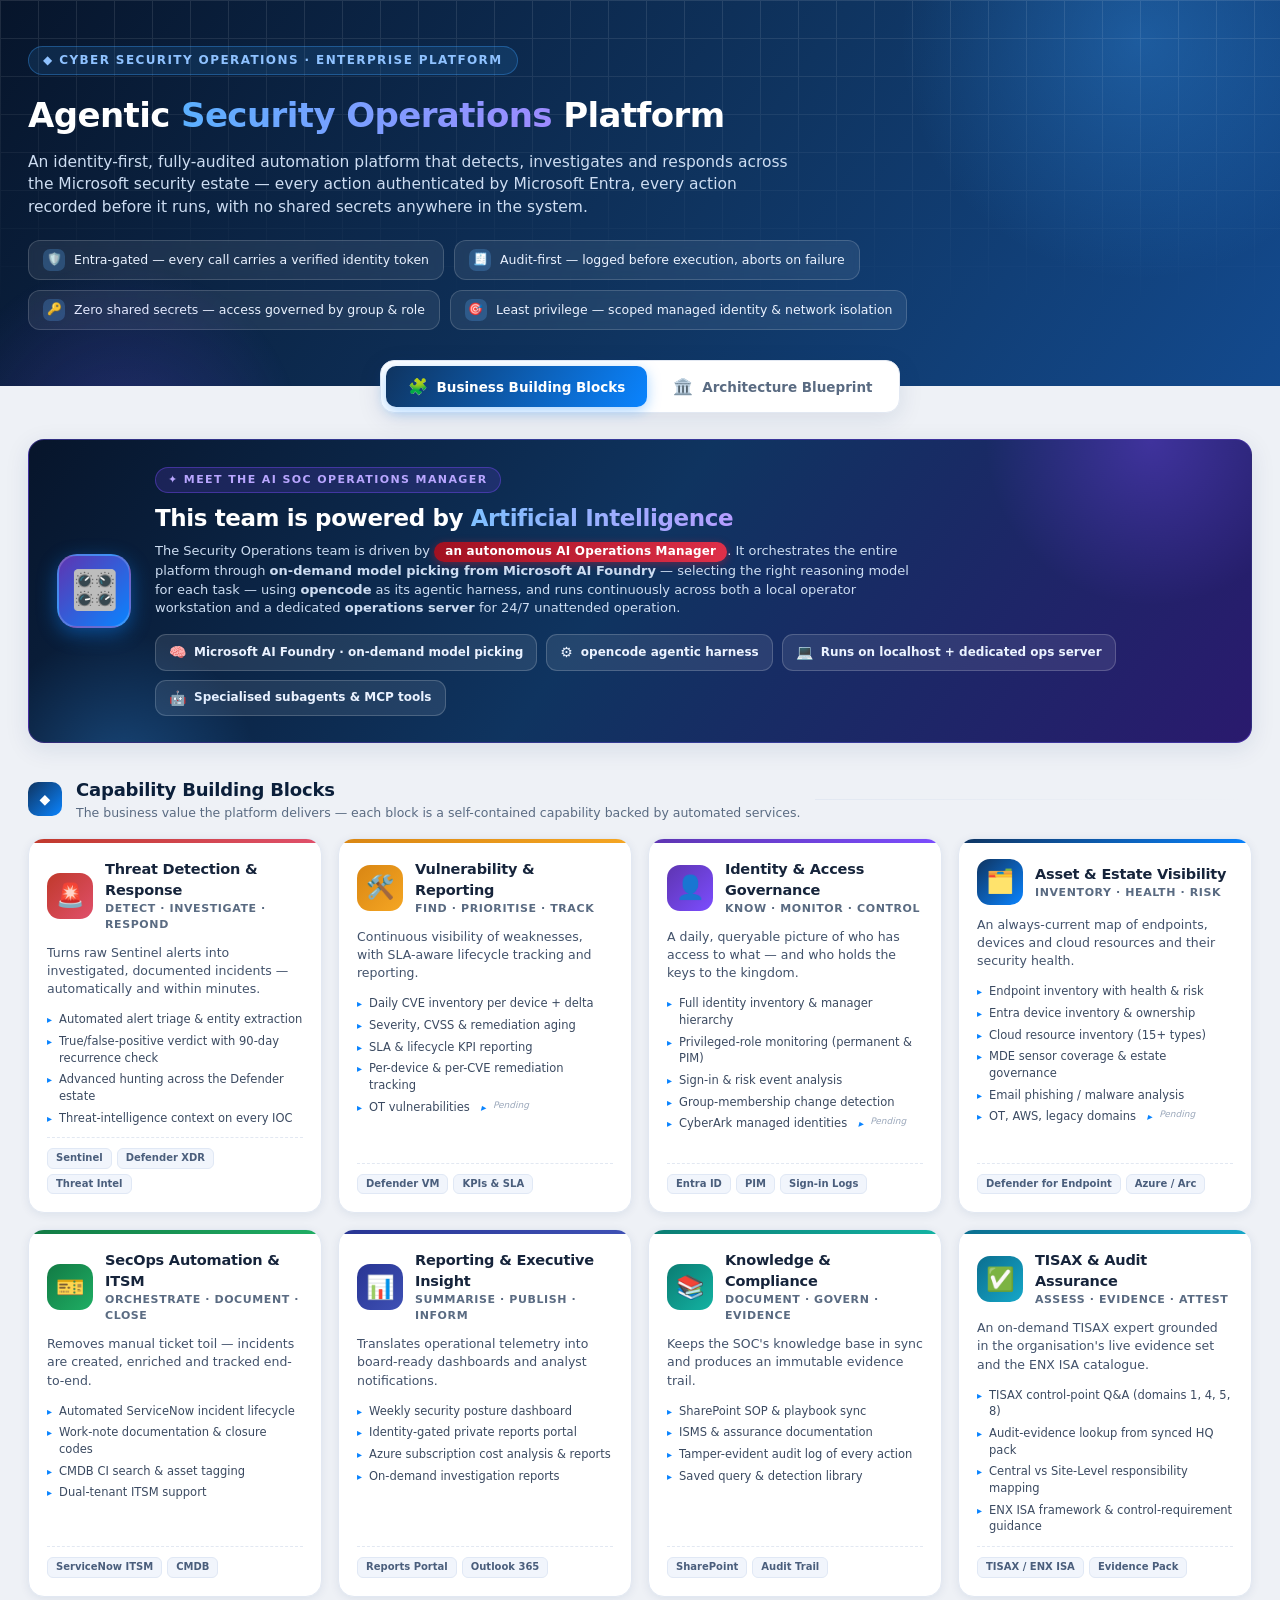
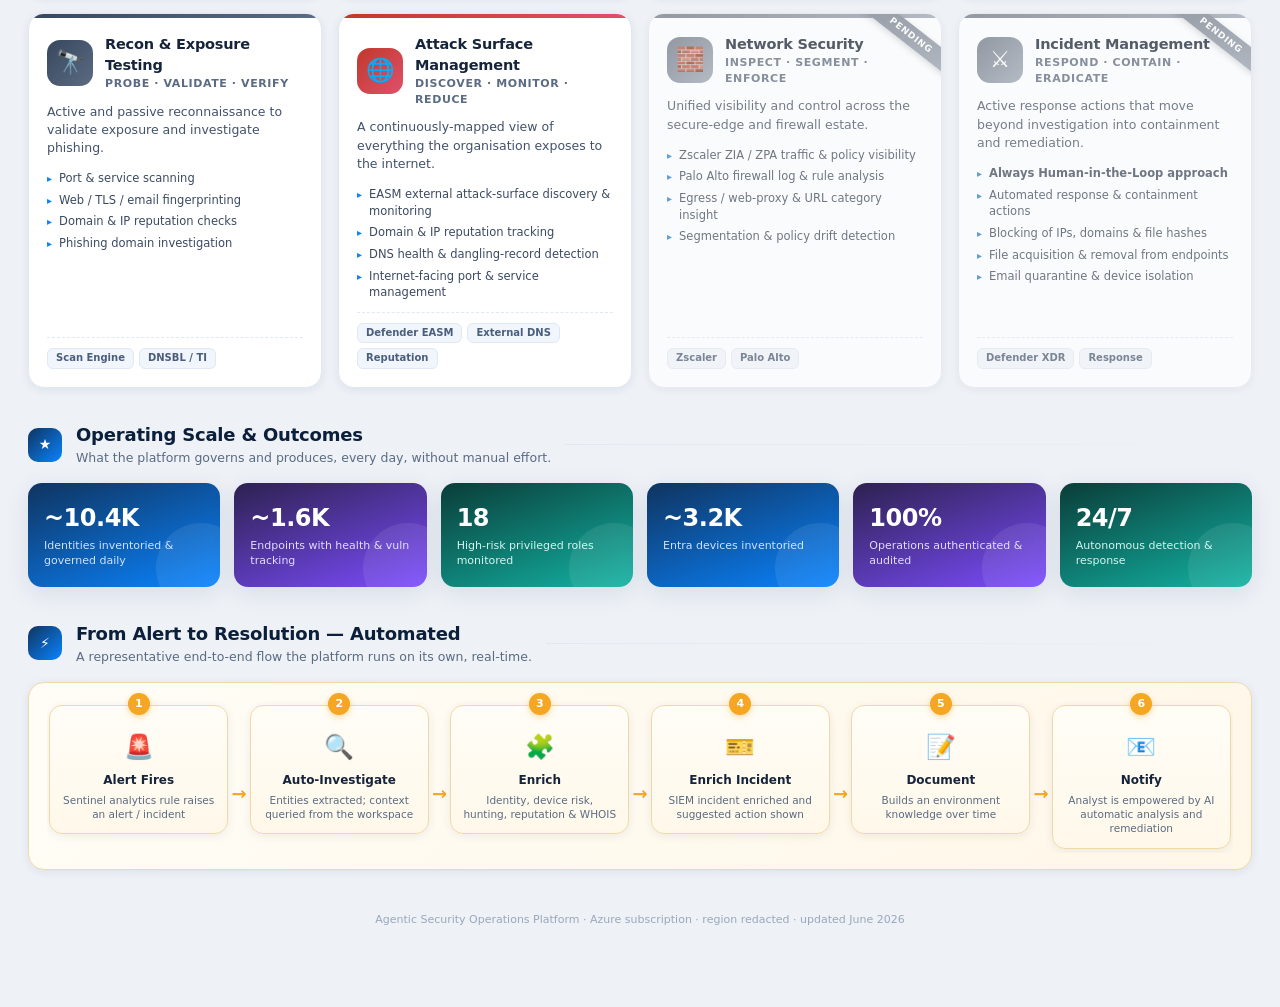
==== portfolio-agentic-SOC.html @ 091a1f12 "Publish TUI CV site" ====
<!DOCTYPE html>
<html lang="en">
<head>
<meta charset="UTF-8">
<meta name="viewport" content="width=device-width, initial-scale=1.0">
<title>Agentic Cyber Security Operations — Architecture Blueprint</title>
<style>
  /* ── Reset & tokens ─────────────────────────────────────────────── */
  *, *::before, *::after { box-sizing: border-box; margin: 0; padding: 0; }
  :root {
    --navy:#0b1f3a; --navy2:#0f3460; --azure:#0a84ff; --azure2:#3aa0ff;
    --ink:#16243b; --muted:#5a6b82; --line:#e2e8f2; --bg:#eef1f6; --card:#ffffff;
    --teal:#0e9c8f; --violet:#7c4dff; --amber:#f5a623; --rose:#e0506b; --green:#1a9d57;
    --shadow:0 6px 24px rgba(15,52,96,.10); --shadow-sm:0 2px 10px rgba(15,52,96,.08);
    --radius:16px;
  }
  body {
    font-family:"Segoe UI", system-ui, -apple-system, sans-serif;
    background:radial-gradient(1200px 600px at 80% -100px, #dde9fb 0%, var(--bg) 55%);
    color:var(--ink); min-height:100vh; line-height:1.45;
    padding:0 0 80px;
  }
  .wrap { max-width:1460px; margin:0 auto; padding:0 28px; }

  /* ── Hero ───────────────────────────────────────────────────────── */
  .hero {
    position:relative; overflow:hidden;
    background:linear-gradient(125deg, #07152b 0%, var(--navy2) 55%, #134a8e 100%);
    color:#fff; padding:46px 28px 56px; margin-bottom:-26px;
  }
  .hero::before, .hero::after {
    content:''; position:absolute; border-radius:50%; pointer-events:none;
  }
  .hero::before { width:520px; height:520px; top:-220px; right:-120px;
    background:radial-gradient(circle, rgba(58,160,255,.30), transparent 65%); }
  .hero::after { width:400px; height:400px; bottom:-260px; left:-80px;
    background:radial-gradient(circle, rgba(124,77,255,.22), transparent 65%); }
  .hero-grid {
    position:absolute; inset:0; opacity:.10;
    background-image:linear-gradient(#fff 1px, transparent 1px), linear-gradient(90deg,#fff 1px, transparent 1px);
    background-size:38px 38px; mask-image:linear-gradient(to bottom, #000, transparent 80%);
  }
  .hero-inner { position:relative; max-width:1460px; margin:0 auto; }
  .eyebrow {
    display:inline-flex; align-items:center; gap:8px; font-size:12px; font-weight:600;
    letter-spacing:1.4px; text-transform:uppercase; color:#8fc2ff;
    background:rgba(58,160,255,.12); border:1px solid rgba(58,160,255,.35);
    padding:5px 14px; border-radius:30px;
  }
  .hero h1 { font-size:34px; font-weight:800; letter-spacing:-.6px; margin-top:16px; }
  .hero h1 .grad {
    background:linear-gradient(90deg,#5bb0ff,#9d8bff); -webkit-background-clip:text;
    background-clip:text; -webkit-text-fill-color:transparent;
  }
  .hero .lede { font-size:15.5px; color:#cdddf2; max-width:760px; margin-top:10px; }
  .gov-ribbon { display:flex; flex-wrap:wrap; gap:10px; margin-top:22px; }
  .gov-pill {
    display:flex; align-items:center; gap:9px; font-size:12.5px; font-weight:500;
    background:rgba(255,255,255,.08); border:1px solid rgba(255,255,255,.16);
    padding:8px 14px; border-radius:12px; color:#eaf2ff; backdrop-filter:blur(4px);
  }
  .gov-pill .ic {
    width:22px; height:22px; border-radius:7px; display:grid; place-items:center;
    font-size:12px; background:rgba(91,176,255,.25);
  }

  /* ── View switch ────────────────────────────────────────────────── */
  .switch-bar { position:relative; z-index:3; display:flex; justify-content:center; margin:0 0 26px; }
  .switch {
    display:inline-flex; background:var(--card); border:1px solid var(--line);
    border-radius:14px; padding:5px; box-shadow:var(--shadow); gap:4px;
  }
  .switch button {
    border:none; background:transparent; cursor:pointer; font-family:inherit;
    font-size:13.5px; font-weight:700; color:var(--muted); padding:11px 22px;
    border-radius:10px; display:flex; align-items:center; gap:9px; transition:.18s;
  }
  .switch button .em { font-size:16px; }
  .switch button.active { color:#fff; background:linear-gradient(120deg,var(--navy2),var(--azure)); box-shadow:0 4px 14px rgba(10,132,255,.35); }
  .switch button:not(.active):hover { color:var(--navy2); background:#f1f5fc; }

  .view { display:none; animation:fade .35s ease; }
  .view.active { display:block; }
  @keyframes fade { from{opacity:0; transform:translateY(8px);} to{opacity:1; transform:none;} }

  /* ── Section heading ────────────────────────────────────────────── */
  .sec-head { display:flex; align-items:center; gap:14px; margin:34px 0 16px; }
  .sec-num {
    width:34px; height:34px; border-radius:10px; flex-shrink:0; display:grid; place-items:center;
    font-weight:800; font-size:14px; color:#fff;
    background:linear-gradient(135deg,var(--navy2),var(--azure));
  }
  .sec-head h2 { font-size:18px; font-weight:800; color:var(--navy); letter-spacing:-.2px; }
  .sec-head p { font-size:12.5px; color:var(--muted); margin-top:1px; }
  .sec-head .rule { flex:1; height:1px; background:linear-gradient(90deg,var(--line),transparent); }

  /* ── Generic cards ──────────────────────────────────────────────── */
  .card { background:var(--card); border:1px solid var(--line); border-radius:var(--radius); box-shadow:var(--shadow-sm); }

  /* ════════════════════════════ BUSINESS VIEW ════════════════════ */
  .blocks {
    display:grid; grid-template-columns:repeat(4,1fr); gap:16px;
  }
  .block {
    position:relative; background:var(--card); border:1px solid var(--line);
    border-radius:var(--radius); padding:20px 18px 18px; box-shadow:var(--shadow-sm);
    overflow:hidden; transition:.2s; display:flex; flex-direction:column; gap:11px;
  }
  .block:hover { transform:translateY(-4px); box-shadow:var(--shadow); border-color:#cfe0fb; }
  .block .accent-bar { position:absolute; top:0; left:0; right:0; height:4px; }
  .block .b-head { display:flex; align-items:center; gap:12px; }
  .block .b-ico {
    width:46px; height:46px; border-radius:13px; flex-shrink:0; display:grid; place-items:center;
    font-size:23px; color:#fff;
  }
  .block h3 { font-size:14.5px; font-weight:800; color:var(--ink); letter-spacing:-.2px; }
  .block .b-tag { font-size:11px; font-weight:600; color:var(--muted); text-transform:uppercase; letter-spacing:.6px; }
  .block .b-value { font-size:12.5px; color:#42526b; }
  .block .b-list { display:flex; flex-direction:column; gap:5px; margin-top:2px; }
  .block .b-list span { font-size:11.5px; color:#3b4a61; display:flex; align-items:flex-start; gap:7px; }
  .block .b-list span::before { content:'▸'; color:var(--azure); font-size:10px; margin-top:2px; flex-shrink:0; }
  .block .b-list span .pend {
    font-size:9px; color:#9aa7ba; font-style:italic; margin-left:4px;
  }
  .block .b-foot {
    margin-top:auto; padding-top:10px; border-top:1px dashed var(--line);
    font-size:10.5px; color:var(--muted); display:flex; flex-wrap:wrap; gap:5px;
  }
  .block .chip {
    background:#f1f5fc; border:1px solid #e0e8f5; border-radius:6px; padding:2px 8px;
    font-size:10px; font-weight:600; color:#4a5e7c;
  }

  /* accent themes */
  .t-rose   .accent-bar,.t-rose   .b-ico{background:linear-gradient(135deg,#c0392b,#e0506b);}
  .t-amber  .accent-bar,.t-amber  .b-ico{background:linear-gradient(135deg,#d98613,#f5a623);}
  .t-violet .accent-bar,.t-violet .b-ico{background:linear-gradient(135deg,#5e35b1,#7c4dff);}
  .t-teal   .accent-bar,.t-teal   .b-ico{background:linear-gradient(135deg,#0b7c72,#13b3a3);}
  .t-azure  .accent-bar,.t-azure  .b-ico{background:linear-gradient(135deg,#0f3460,#0a84ff);}
  .t-green  .accent-bar,.t-green  .b-ico{background:linear-gradient(135deg,#127a44,#1fae64);}
  .t-slate  .accent-bar,.t-slate  .b-ico{background:linear-gradient(135deg,#37475e,#5a6b82);}
  .t-indigo .accent-bar,.t-indigo .b-ico{background:linear-gradient(135deg,#283593,#3f51b5);}
  .t-cyan   .accent-bar,.t-cyan   .b-ico{background:linear-gradient(135deg,#0b6e8f,#16a8c9);}
  .t-gray   .accent-bar,.t-gray   .b-ico{background:linear-gradient(135deg,#6b7787,#9aa7ba);}

  /* pending / not-yet-live capability */
  .block.pending { opacity:.72; filter:grayscale(.35); }
  .block.pending:hover { opacity:1; filter:grayscale(0); }
  .block .b-pending {
    position:absolute; top:12px; right:-30px; transform:rotate(38deg);
    background:linear-gradient(135deg,#6b7787,#9aa7ba); color:#fff; font-size:9px; font-weight:800;
    letter-spacing:.8px; text-transform:uppercase; padding:3px 34px; box-shadow:0 2px 6px rgba(0,0,0,.18);
  }

  /* ── AI ops intro banner ────────────────────────────────────────── */
  .aiops {
    position:relative; overflow:hidden; border-radius:var(--radius); margin:6px 0 30px;
    background:linear-gradient(125deg,#07152b 0%, #0f3460 48%, #2a1a6e 100%);
    color:#fff; padding:26px 28px; box-shadow:var(--shadow);
    border:1px solid rgba(124,77,255,.35);
  }
  .aiops::before { content:''; position:absolute; width:360px; height:360px; top:-180px; right:-80px;
    background:radial-gradient(circle, rgba(124,77,255,.35), transparent 65%); pointer-events:none; }
  .aiops::after { content:''; position:absolute; width:300px; height:300px; bottom:-180px; left:-60px;
    background:radial-gradient(circle, rgba(58,160,255,.28), transparent 65%); pointer-events:none; }
  .aiops-inner { position:relative; display:flex; align-items:center; gap:24px; flex-wrap:wrap; }
  .aiops-avatar {
    width:74px; height:74px; border-radius:20px; flex-shrink:0; display:grid; place-items:center;
    font-size:38px; background:linear-gradient(135deg,#5e35b1,#0a84ff);
    box-shadow:0 6px 20px rgba(10,132,255,.45); border:2px solid rgba(255,255,255,.18);
  }
  .aiops-eyebrow {
    display:inline-flex; align-items:center; gap:8px; font-size:11px; font-weight:700;
    letter-spacing:1.4px; text-transform:uppercase; color:#b9a6ff;
    background:rgba(124,77,255,.16); border:1px solid rgba(124,77,255,.4);
    padding:4px 12px; border-radius:30px;
  }
  .aiops h3 { font-size:23px; font-weight:800; letter-spacing:-.4px; margin-top:9px; }
  .aiops h3 .grad { background:linear-gradient(90deg,#7fc0ff,#b69dff); -webkit-background-clip:text; background-clip:text; -webkit-text-fill-color:transparent; }
  .aiops p { font-size:13px; color:#cdddf2; max-width:760px; margin-top:7px; }
  .aiops-chips { display:flex; flex-wrap:wrap; gap:9px; margin-top:16px; }
  .aiops-chip {
    display:flex; align-items:center; gap:8px; font-size:12px; font-weight:600;
    background:rgba(255,255,255,.09); border:1px solid rgba(255,255,255,.18);
    padding:7px 13px; border-radius:11px; color:#eaf2ff;
  }
  .aiops-chip .rc-ic { font-size:14px; }
  .red-pill {
    display:inline-block; background:linear-gradient(120deg,#a01020,#e0304a);
    color:#fff; font-weight:800; font-style:normal; padding:1px 11px;
    border-radius:30px; font-size:.92em; letter-spacing:.2px;
    box-shadow:0 2px 8px rgba(200,30,50,.45);
  }

  /* outcomes strip */
  .outcomes { display:grid; grid-template-columns:repeat(6,1fr); gap:14px; }
  .kpi {
    background:linear-gradient(160deg,#0f3460,#0a84ff); color:#fff; border-radius:14px;
    padding:18px 16px; box-shadow:var(--shadow); position:relative; overflow:hidden;
  }
  .kpi::after { content:''; position:absolute; right:-26px; bottom:-26px; width:90px; height:90px; border-radius:50%; background:rgba(255,255,255,.08); }
  .kpi .n { font-size:24px; font-weight:800; letter-spacing:-.5px; }
  .kpi .l { font-size:11px; color:#cfe2ff; margin-top:3px; line-height:1.35; }
  .kpi.alt { background:linear-gradient(160deg,#2d2150,#7c4dff); }
  .kpi.alt .l { color:#e3dcff; }
  .kpi.alt2 { background:linear-gradient(160deg,#0a3d39,#13b3a3); }
  .kpi.alt2 .l { color:#d6f5f0; }

  /* triage flow (business story) */
  .flow { display:flex; align-items:stretch; gap:0; overflow-x:auto; padding:16px 2px 4px; }
  .flow-step { min-width:150px; flex:1; display:flex; flex-direction:column; align-items:center; }
  .flow-box {
    border:1.5px solid #f0d9a8; border-radius:13px; padding:18px 12px 12px;
    text-align:center; width:100%; box-shadow:var(--shadow-sm); position:relative;
    background:linear-gradient(180deg,#fffdf7,#fff8ea); overflow:visible;
  }
  .flow-num {
    position:absolute; top:-13px; left:50%; transform:translateX(-50%);
    width:22px; height:22px; border-radius:50%; background:var(--amber); color:#fff;
    font-size:11px; font-weight:800; display:grid; place-items:center; box-shadow:0 2px 6px rgba(245,166,35,.4);
  }
  .flow-ic { font-size:24px; margin:6px 0 7px; }
  .flow-t { font-size:12px; font-weight:800; color:var(--ink); }
  .flow-d { font-size:10.5px; color:var(--muted); margin-top:4px; line-height:1.35; }
  .flow-arr { display:flex; align-items:center; padding:0 3px; margin-top:34px; color:var(--amber); font-size:18px; font-weight:800; flex-shrink:0; }

  /* ════════════════════════════ ARCHITECTURE VIEW ════════════════ */
  .layer {
    background:var(--card); border:1px solid var(--line); border-radius:var(--radius);
    padding:16px 18px; box-shadow:var(--shadow-sm); position:relative;
  }
  .layer-tag {
    position:absolute; top:-10px; left:18px; font-size:10px; font-weight:800; letter-spacing:1px;
    text-transform:uppercase; color:#fff; padding:3px 11px; border-radius:20px;
    background:linear-gradient(120deg,var(--navy2),var(--azure));
  }
  .layer-sub { font-size:11.5px; color:var(--muted); margin:4px 0 12px; }

  /* identity plane */
  .plane { display:grid; grid-template-columns:repeat(4,1fr); gap:14px; }
  .node {
    border-radius:13px; padding:14px; border:1.5px solid var(--line); background:#fbfcff;
    display:flex; flex-direction:column; gap:7px;
  }
  .node .n-head { display:flex; align-items:center; gap:10px; }
  .node .n-ic { width:38px; height:38px; border-radius:11px; display:grid; place-items:center; font-size:19px; color:#fff; flex-shrink:0; }
  .node h4 { font-size:13px; font-weight:800; color:var(--ink); }
  .node .n-meta { font-size:11px; color:var(--muted); }
  .node ul { list-style:none; display:flex; flex-direction:column; gap:4px; }
  .node li { font-size:11px; color:#3b4a61; display:flex; gap:6px; align-items:flex-start; }
  .node li::before { content:'•'; color:var(--azure); flex-shrink:0; }
  .gate { background:linear-gradient(135deg,#10243f,#155293); color:#fff; border:none; }
  .gate h4, .gate .n-meta { color:#fff; }
  .gate .n-meta { color:#bcd6f5; }
  .gate li { color:#dbe8fa; } .gate li::before { color:#7fc0ff; }
  .gate .n-ic { background:rgba(255,255,255,.18); }

  /* vertical connector */
  .vconn { display:flex; flex-direction:column; align-items:center; height:34px; position:relative; }
  .vconn .ln { width:2px; flex:1; background:linear-gradient(#b9c6dc,#cfd9ea); }
  .vconn .hd { width:0; height:0; border-left:6px solid transparent; border-right:6px solid transparent; border-top:8px solid #b9c6dc; }
  .vconn .lbl {
    position:absolute; top:50%; left:calc(50% + 14px); transform:translateY(-50%);
    font-size:10px; color:var(--muted); background:var(--bg); border:1px solid var(--line);
    border-radius:10px; padding:1px 9px; white-space:nowrap;
  }

  /* audit band */
  .audit-band {
    display:flex; align-items:center; justify-content:center; gap:10px;
    background:linear-gradient(90deg,#fff5e9,#fff9f0); border:1.5px solid #f0c98c;
    border-radius:30px; padding:9px 20px; font-size:12px; font-weight:700; color:#b65d12;
    box-shadow:0 2px 10px rgba(245,166,35,.16); margin:0 auto; max-width:max-content;
  }
  .audit-band .pulse { width:9px; height:9px; border-radius:50%; background:var(--amber); animation:pulse 1.7s infinite; }
  @keyframes pulse { 0%,100%{opacity:1;transform:scale(1);} 50%{opacity:.35;transform:scale(.65);} }

  /* function grid */
  .fn-grid { display:grid; grid-template-columns:repeat(4,1fr); gap:9px; }
  .fn {
    background:#f6f9ff; border:1px solid #d8e6fb; border-radius:10px; padding:9px 11px;
    display:flex; flex-direction:column; gap:2px;
  }
  .fn .route { font-family:"Consolas","SF Mono",monospace; font-size:11px; font-weight:700; color:var(--azure); }
  .fn .desc { font-size:10.5px; color:#52617a; }
  .fn.proxy { background:linear-gradient(135deg,#eef4ff,#e7f0ff); border:1.5px solid #b9d2fb; grid-column:span 4; }
  .fn.proxy .route { color:var(--violet); }

  /* connectors row */
  .conn-grid { display:grid; grid-template-columns:repeat(7,1fr); gap:9px; }
  .conn {
    border-radius:11px; padding:11px 9px; text-align:center; border:1.5px solid #cfe0d6;
    background:#f3fbf6; display:flex; flex-direction:column; align-items:center; gap:6px;
  }
  .conn .c-ic { width:30px; height:30px; border-radius:9px; display:grid; place-items:center; font-size:14px; font-weight:800; color:#fff; }
  .conn .c-n { font-size:11px; font-weight:700; color:var(--ink); }
  .conn.email { background:#fff4f1; border-color:#f3cab8; }
  .iplock {
    display:inline-flex; align-items:center; gap:8px; font-size:11.5px; font-weight:700; color:#0b7c72;
    background:#e6f7f4; border:1.5px solid #a8e0d8; border-radius:10px; padding:7px 14px; margin-top:12px;
  }

  /* systems pillars */
  .pillars { display:grid; grid-template-columns:repeat(5,1fr); gap:13px; }
  .pillar { border-radius:13px; overflow:hidden; box-shadow:var(--shadow-sm); display:flex; flex-direction:column; }
  .pillar .p-head { padding:11px 14px; font-size:12px; font-weight:800; color:#fff; display:flex; align-items:center; gap:9px; letter-spacing:.3px; }
  .pillar .p-body { background:var(--card); border:1.5px solid var(--line); border-top:none; border-radius:0 0 13px 13px; padding:12px 13px; flex:1; display:flex; flex-direction:column; gap:9px; }
  .p-item { font-size:11.5px; }
  .p-item .pl { font-weight:700; color:var(--ink); }
  .p-item .pd { font-size:10.5px; color:var(--muted); }
  .ph-sentinel{background:linear-gradient(100deg,#0f3460,#0a84ff);}
  .ph-defender{background:linear-gradient(100deg,#7b1c1c,#d0473b);}
  .ph-entra{background:linear-gradient(100deg,#4a148c,#8e3ad0);}
  .ph-azure{background:linear-gradient(100deg,#2d1a7a,#5b3df0);}
  .ph-ext{background:linear-gradient(100deg,#27323f,#5a6b82);}

  /* data tables */
  .tbl-grid { display:grid; grid-template-columns:repeat(auto-fill,minmax(220px,1fr)); gap:9px; }
  .tbl {
    background:#f6f9ff; border:1px solid #d8e6fb; border-radius:9px; padding:10px 12px;
  }
  .tbl .tn { font-family:"Consolas","SF Mono",monospace; font-size:11px; font-weight:700; color:var(--azure); }
  .tbl .tdsc { font-size:10px; color:#5a6b82; margin-top:3px; line-height:1.4; }
  .tbl .tb { display:inline-block; margin-top:5px; font-size:9.5px; font-weight:700; border-radius:5px; padding:1px 7px; }
  .tb.daily{background:#e8f6ed;color:#127a44;} .tb.audit{background:#fff1df;color:#b65d12;}

  /* outputs */
  .out-grid { display:grid; grid-template-columns:repeat(4,1fr); gap:14px; }
  .out {
    border-radius:14px; padding:16px; border:1.5px solid var(--line); background:var(--card);
    box-shadow:var(--shadow-sm); display:flex; flex-direction:column; gap:8px;
  }
  .out .o-t { font-size:13.5px; font-weight:800; display:flex; align-items:center; gap:9px; }
  .out .o-b { font-size:11.5px; color:#52617a; }
  .out .o-b strong { color:var(--ink); }

  .footnote { text-align:center; font-size:11px; color:#9aa7ba; margin-top:42px; }

  @media (max-width:1080px){
    .blocks,.fn-grid{grid-template-columns:repeat(2,1fr);} .fn.proxy{grid-column:span 2;}
    .outcomes,.pillars,.out-grid{grid-template-columns:repeat(3,1fr);}
    .conn-grid{grid-template-columns:repeat(4,1fr);} .plane{grid-template-columns:1fr;}
  }
  @media (max-width:680px){
    .blocks,.outcomes,.pillars,.out-grid,.conn-grid{grid-template-columns:1fr 1fr;}
    .hero h1{font-size:26px;}
  }
</style>
</head>
<body>

<!-- ════════════════════════════════════════════════ HERO -->
<div class="hero">
  <div class="hero-grid"></div>
  <div class="hero-inner">
    <span class="eyebrow">◆ Cyber Security Operations · Enterprise Platform</span>
    <h1>Agentic <span class="grad">Security Operations</span> Platform</h1>
    <p class="lede">An identity-first, fully-audited automation platform that detects, investigates and
      responds across the Microsoft security estate — every action authenticated by Microsoft Entra,
      every action recorded before it runs, with no shared secrets anywhere in the system.</p>
    <div class="gov-ribbon">
      <div class="gov-pill"><span class="ic">🛡️</span> Entra-gated — every call carries a verified identity token</div>
      <div class="gov-pill"><span class="ic">🧾</span> Audit-first — logged before execution, aborts on failure</div>
      <div class="gov-pill"><span class="ic">🔑</span> Zero shared secrets — access governed by group &amp; role</div>
      <div class="gov-pill"><span class="ic">🎯</span> Least privilege — scoped managed identity &amp; network isolation</div>
    </div>
  </div>
</div>

<div class="wrap">

  <!-- ════════════════════════════════════════════════ VIEW SWITCH -->
  <div class="switch-bar">
    <div class="switch">
      <button id="btn-biz" class="active" onclick="showView('biz')"><span class="em">🧩</span> Business Building Blocks</button>
      <button id="btn-arch" onclick="showView('arch')"><span class="em">🏛️</span> Architecture Blueprint</button>
    </div>
  </div>

  <!-- ══════════════════════════════════════════════════════════════ -->
  <!-- ════════════════════════════  BUSINESS VIEW  ═════════════════ -->
  <!-- ══════════════════════════════════════════════════════════════ -->
  <section id="view-biz" class="view active">

    <!-- AI SOC Operations Manager intro -->
    <div class="aiops">
      <div class="aiops-inner">
        <div class="aiops-avatar">🎛️</div>
        <div style="flex:1;min-width:280px;">
          <span class="aiops-eyebrow">✦ Meet the AI SOC Operations Manager</span>
          <h3>This team is powered by <span class="grad">Artificial Intelligence</span></h3>
          <p>The Security Operations team is driven by <em class="red-pill">an autonomous AI Operations Manager</em>.
            It orchestrates the entire platform through <strong>on-demand model picking from Microsoft AI Foundry</strong> —
            selecting the right reasoning model for each task — using <strong>opencode</strong> as its agentic harness, and runs
            continuously across both a local operator workstation and a dedicated <strong>operations server</strong> for 24/7 unattended operation.</p>
          <div class="aiops-chips">
            <div class="aiops-chip"><span class="rc-ic">🧠</span> Microsoft AI Foundry · on-demand model picking</div>
            <div class="aiops-chip"><span class="rc-ic">⚙️</span> opencode agentic harness</div>
            <div class="aiops-chip"><span class="rc-ic">💻</span> Runs on localhost + dedicated ops server</div>
            <div class="aiops-chip"><span class="rc-ic">🤖</span> Specialised subagents &amp; MCP tools</div>
          </div>
        </div>
      </div>
    </div>

    <div class="sec-head">
      <div class="sec-num">◆</div>
      <div><h2>Capability Building Blocks</h2>
      <p>The business value the platform delivers — each block is a self-contained capability backed by automated services.</p></div>
      <div class="rule"></div>
    </div>

    <div class="blocks">

      <div class="block t-rose">
        <div class="accent-bar"></div>
        <div class="b-head"><div class="b-ico">🚨</div>
          <div><h3>Threat Detection &amp; Response</h3><div class="b-tag">Detect · Investigate · Respond</div></div></div>
        <div class="b-value">Turns raw Sentinel alerts into investigated, documented incidents — automatically and within minutes.</div>
        <div class="b-list">
          <span>Automated alert triage &amp; entity extraction</span>
          <span>True/false-positive verdict with 90-day recurrence check</span>
          <span>Advanced hunting across the Defender estate</span>
          <span>Threat-intelligence context on every IOC</span>
        </div>
        <div class="b-foot"><span class="chip">Sentinel</span><span class="chip">Defender XDR</span><span class="chip">Threat Intel</span></div>
      </div>

      <div class="block t-amber">
        <div class="accent-bar"></div>
        <div class="b-head"><div class="b-ico">🛠️</div>
          <div><h3>Vulnerability &amp; Reporting</h3><div class="b-tag">Find · Prioritise · Track</div></div></div>
        <div class="b-value">Continuous visibility of weaknesses, with SLA-aware lifecycle tracking and reporting.</div>
        <div class="b-list">
          <span>Daily CVE inventory per device + delta</span>
          <span>Severity, CVSS &amp; remediation aging</span>
          <span>SLA &amp; lifecycle KPI reporting</span>
          <span>Per-device &amp; per-CVE remediation tracking</span>
          <span>OT vulnerabilities <span class="pend">Pending</span></span>
        </div>
        <div class="b-foot"><span class="chip">Defender VM</span><span class="chip">KPIs &amp; SLA</span></div>
      </div>

      <div class="block t-violet">
        <div class="accent-bar"></div>
        <div class="b-head"><div class="b-ico">👤</div>
          <div><h3>Identity &amp; Access Governance</h3><div class="b-tag">Know · Monitor · Control</div></div></div>
        <div class="b-value">A daily, queryable picture of who has access to what — and who holds the keys to the kingdom.</div>
        <div class="b-list">
          <span>Full identity inventory &amp; manager hierarchy</span>
          <span>Privileged-role monitoring (permanent &amp; PIM)</span>
          <span>Sign-in &amp; risk event analysis</span>
          <span>Group-membership change detection</span>
          <span>CyberArk managed identities <span class="pend">Pending</span></span>
        </div>
        <div class="b-foot"><span class="chip">Entra ID</span><span class="chip">PIM</span><span class="chip">Sign-in Logs</span></div>
      </div>

      <div class="block t-azure">
        <div class="accent-bar"></div>
        <div class="b-head"><div class="b-ico">🗂️</div>
          <div><h3>Asset &amp; Estate Visibility</h3><div class="b-tag">Inventory · Health · Risk</div></div></div>
        <div class="b-value">An always-current map of endpoints, devices and cloud resources and their security health.</div>
        <div class="b-list">
          <span>Endpoint inventory with health &amp; risk</span>
          <span>Entra device inventory &amp; ownership</span>
          <span>Cloud resource inventory (15+ types)</span>
          <span>MDE sensor coverage &amp; estate governance</span>
          <span>Email phishing / malware analysis</span>
          <span>OT, AWS, legacy domains <span class="pend">Pending</span></span>
        </div>
        <div class="b-foot"><span class="chip">Defender for Endpoint</span><span class="chip">Azure / Arc</span></div>
      </div>

      <div class="block t-green">
        <div class="accent-bar"></div>
        <div class="b-head"><div class="b-ico">🎫</div>
          <div><h3>SecOps Automation &amp; ITSM</h3><div class="b-tag">Orchestrate · Document · Close</div></div></div>
        <div class="b-value">Removes manual ticket toil — incidents are created, enriched and tracked end-to-end.</div>
        <div class="b-list">
          <span>Automated ServiceNow incident lifecycle</span>
          <span>Work-note documentation &amp; closure codes</span>
          <span>CMDB CI search &amp; asset tagging</span>
          <span>Dual-tenant ITSM support</span>
        </div>
        <div class="b-foot"><span class="chip">ServiceNow ITSM</span><span class="chip">CMDB</span></div>
      </div>

      <div class="block t-indigo">
        <div class="accent-bar"></div>
        <div class="b-head"><div class="b-ico">📊</div>
          <div><h3>Reporting &amp; Executive Insight</h3><div class="b-tag">Summarise · Publish · Inform</div></div></div>
        <div class="b-value">Translates operational telemetry into board-ready dashboards and analyst notifications.</div>
        <div class="b-list">
          <span>Weekly security posture dashboard</span>
          <span>Identity-gated private reports portal</span>
          <span>Azure subscription cost analysis &amp; reports</span>
          <span>On-demand investigation reports</span>
        </div>
        <div class="b-foot"><span class="chip">Reports Portal</span><span class="chip">Outlook 365</span></div>
      </div>

      <div class="block t-teal">
        <div class="accent-bar"></div>
        <div class="b-head"><div class="b-ico">📚</div>
          <div><h3>Knowledge &amp; Compliance</h3><div class="b-tag">Document · Govern · Evidence</div></div></div>
        <div class="b-value">Keeps the SOC's knowledge base in sync and produces an immutable evidence trail.</div>
        <div class="b-list">
          <span>SharePoint SOP &amp; playbook sync</span>
          <span>ISMS &amp; assurance documentation</span>
          <span>Tamper-evident audit log of every action</span>
          <span>Saved query &amp; detection library</span>
        </div>
        <div class="b-foot"><span class="chip">SharePoint</span><span class="chip">Audit Trail</span></div>
      </div>

      <div class="block t-cyan">
        <div class="accent-bar"></div>
        <div class="b-head"><div class="b-ico">✅</div>
          <div><h3>TISAX &amp; Audit Assurance</h3><div class="b-tag">Assess · Evidence · Attest</div></div></div>
        <div class="b-value">An on-demand TISAX expert grounded in the organisation's live evidence set and the ENX ISA catalogue.</div>
        <div class="b-list">
          <span>TISAX control-point Q&amp;A (domains 1, 4, 5, 8)</span>
          <span>Audit-evidence lookup from synced HQ pack</span>
          <span>Central vs Site-Level responsibility mapping</span>
          <span>ENX ISA framework &amp; control-requirement guidance</span>
        </div>
        <div class="b-foot"><span class="chip">TISAX / ENX ISA</span><span class="chip">Evidence Pack</span></div>
      </div>

      <div class="block t-slate">
        <div class="accent-bar"></div>
        <div class="b-head"><div class="b-ico">🔭</div>
          <div><h3>Recon &amp; Exposure Testing</h3><div class="b-tag">Probe · Validate · Verify</div></div></div>
        <div class="b-value">Active and passive reconnaissance to validate exposure and investigate phishing.</div>
        <div class="b-list">
          <span>Port &amp; service scanning</span>
          <span>Web / TLS / email fingerprinting</span>
          <span>Domain &amp; IP reputation checks</span>
          <span>Phishing domain investigation</span>
        </div>
        <div class="b-foot"><span class="chip">Scan Engine</span><span class="chip">DNSBL / TI</span></div>
      </div>

      <div class="block t-rose">
        <div class="accent-bar"></div>
        <div class="b-head"><div class="b-ico">🌐</div>
          <div><h3>Attack Surface Management</h3><div class="b-tag">Discover · Monitor · Reduce</div></div></div>
        <div class="b-value">A continuously-mapped view of everything the organisation exposes to the internet.</div>
        <div class="b-list">
          <span>EASM external attack-surface discovery &amp; monitoring</span>
          <span>Domain &amp; IP reputation tracking</span>
          <span>DNS health &amp; dangling-record detection</span>
          <span>Internet-facing port &amp; service management</span>
        </div>
        <div class="b-foot"><span class="chip">Defender EASM</span><span class="chip">External DNS</span><span class="chip">Reputation</span></div>
      </div>

      <div class="block t-gray pending">
        <div class="accent-bar"></div>
        <div class="b-pending">Pending</div>
        <div class="b-head"><div class="b-ico">🧱</div>
          <div><h3>Network Security</h3><div class="b-tag">Inspect · Segment · Enforce</div></div></div>
        <div class="b-value">Unified visibility and control across the secure-edge and firewall estate.</div>
        <div class="b-list">
          <span>Zscaler ZIA / ZPA traffic &amp; policy visibility</span>
          <span>Palo Alto firewall log &amp; rule analysis</span>
          <span>Egress / web-proxy &amp; URL category insight</span>
          <span>Segmentation &amp; policy drift detection</span>
        </div>
        <div class="b-foot"><span class="chip">Zscaler</span><span class="chip">Palo Alto</span></div>
      </div>

      <div class="block t-gray pending">
        <div class="accent-bar"></div>
        <div class="b-pending">Pending</div>
        <div class="b-head"><div class="b-ico">⚔️</div>
          <div><h3>Incident Management</h3><div class="b-tag">Respond · Contain · Eradicate</div></div></div>
        <div class="b-value">Active response actions that move beyond investigation into containment and remediation.</div>
        <div class="b-list">
          <span><strong>Always Human-in-the-Loop approach</strong></span>
          <span>Automated response &amp; containment actions</span>
          <span>Blocking of IPs, domains &amp; file hashes</span>
          <span>File acquisition &amp; removal from endpoints</span>
          <span>Email quarantine &amp; device isolation</span>
        </div>
        <div class="b-foot"><span class="chip">Defender XDR</span><span class="chip">Response</span></div>
      </div>

    </div>

    <!-- outcomes -->
    <div class="sec-head">
      <div class="sec-num">★</div>
      <div><h2>Operating Scale &amp; Outcomes</h2>
      <p>What the platform governs and produces, every day, without manual effort.</p></div>
      <div class="rule"></div>
    </div>
    <div class="outcomes">
      <div class="kpi"><div class="n">~10.4K</div><div class="l">Identities inventoried &amp; governed daily</div></div>
      <div class="kpi alt"><div class="n">~1.6K</div><div class="l">Endpoints with health &amp; vuln tracking</div></div>
      <div class="kpi alt2"><div class="n">18</div><div class="l">High-risk privileged roles monitored</div></div>
      <div class="kpi"><div class="n">~3.2K</div><div class="l">Entra devices inventoried</div></div>
      <div class="kpi alt"><div class="n">100%</div><div class="l">Operations authenticated &amp; audited</div></div>
      <div class="kpi alt2"><div class="n">24/7</div><div class="l">Autonomous detection &amp; response</div></div>
    </div>

    <!-- triage business story -->
    <div class="sec-head">
      <div class="sec-num">⚡</div>
      <div><h2>From Alert to Resolution — Automated</h2>
      <p>A representative end-to-end flow the platform runs on its own, real-time.</p></div>
      <div class="rule"></div>
    </div>
    <div class="card" style="padding:6px 18px 16px;background:linear-gradient(135deg,#fffdf6,#fff7e8);border-color:#f0d9a8;overflow:visible;">
      <div class="flow">
        <div class="flow-step"><div class="flow-box"><div class="flow-num">1</div><div class="flow-ic">🚨</div><div class="flow-t">Alert Fires</div><div class="flow-d">Sentinel analytics rule raises an alert / incident</div></div></div>
        <div class="flow-arr">→</div>
        <div class="flow-step"><div class="flow-box"><div class="flow-num">2</div><div class="flow-ic">🔍</div><div class="flow-t">Auto-Investigate</div><div class="flow-d">Entities extracted; context queried from the workspace</div></div></div>
        <div class="flow-arr">→</div>
        <div class="flow-step"><div class="flow-box"><div class="flow-num">3</div><div class="flow-ic">🧩</div><div class="flow-t">Enrich</div><div class="flow-d">Identity, device risk, hunting, reputation &amp; WHOIS</div></div></div>
        <div class="flow-arr">→</div>
        <div class="flow-step"><div class="flow-box"><div class="flow-num">4</div><div class="flow-ic">🎫</div><div class="flow-t">Enrich Incident</div><div class="flow-d">SIEM incident enriched and suggested action shown</div></div></div>
        <div class="flow-arr">→</div>
        <div class="flow-step"><div class="flow-box"><div class="flow-num">5</div><div class="flow-ic">📝</div><div class="flow-t">Document</div><div class="flow-d">Builds an environment knowledge over time</div></div></div>
        <div class="flow-arr">→</div>
        <div class="flow-step"><div class="flow-box"><div class="flow-num">6</div><div class="flow-ic">📧</div><div class="flow-t">Notify</div><div class="flow-d">Analyst is empowered by AI automatic analysis and remediation</div></div></div>
      </div>
    </div>

  </section>

  <!-- ══════════════════════════════════════════════════════════════ -->
  <!-- ═══════════════════════  ARCHITECTURE VIEW  ══════════════════ -->
  <!-- ══════════════════════════════════════════════════════════════ -->
  <section id="view-arch" class="view">

    <!-- LAYER 1: Identity & Access Plane -->
    <div class="sec-head">
      <div class="sec-num">1</div>
      <div><h2>Identity &amp; Access Plane</h2>
      <p>Microsoft Entra is the single authorization plane. Callers present a token; app roles decide what they can invoke.</p></div>
      <div class="rule"></div>
    </div>
    <div class="layer">
      <span class="layer-tag">Who can act</span>
      <div class="plane" style="margin-top:8px;">
        <div class="node">
          <div class="n-head"><div class="n-ic" style="background:linear-gradient(135deg,#0f3460,#0a84ff);">👥</div>
            <div><h4>AS2 Operators</h4><div class="n-meta">Interactive · az login</div></div></div>
          <ul>
            <li>SOC operators group grants the <em>Function.Invoke</em> app role</li>
            <li>Entra SSO, MFA, Conditional Access &amp; Azure RBAC on the session</li>
            <li>Access is revoked by removing group membership</li>
          </ul>
        </div>
        <div class="node">
          <div class="n-head"><div class="n-ic" style="background:linear-gradient(135deg,#5e35b1,#7c4dff);">🤖</div>
            <div><h4>Automation Identity</h4><div class="n-meta">Managed Identity</div></div></div>
          <ul>
            <li>Scoped user-assigned managed identity</li>
            <li>Holds the <em>Function.Invoke</em> app role</li>
            <li>Attached to compute &amp; the operations host</li>
          </ul>
        </div>
        <div class="node">
          <div class="n-head"><div class="n-ic" style="background:linear-gradient(135deg,#0b7c72,#13b3a3);">📊</div>
            <div><h4>Reports Readers</h4><div class="n-meta">Portal SSO</div></div></div>
          <ul>
            <li>Report readers group grants the <em>Report.Read</em> app role</li>
            <li>Private storage is served only through the reports Function</li>
            <li>No public containers, SAS links or shareable tokens</li>
          </ul>
        </div>
        <div class="node gate">
          <div class="n-head"><div class="n-ic">🛡️</div>
            <div><h4>Microsoft Entra — Easy Auth Gates</h4><div class="n-meta">AS2 audience + reports audience</div></div></div>
          <ul>
            <li>AS2 requires the Function invocation app role</li>
            <li>Reports require the portal read app role</li>
            <li>Disable the Enterprise App to cut access at the audience</li>
          </ul>
        </div>
      </div>
    </div>

    <div class="vconn"><div class="ln"></div><div class="hd"></div><div class="lbl">authenticated request</div></div>

    <!-- LAYER 2: Automation Core -->
    <div class="sec-head">
      <div class="sec-num">2</div>
      <div><h2>Intelligent Automation Core</h2>
      <p>The reasoning engine and tooling that decides what to do and calls the platform services.</p></div>
      <div class="rule"></div>
    </div>
    <div class="layer" style="background:linear-gradient(135deg,#0b1f3a,#13427e);color:#fff;border:none;">
      <span class="layer-tag">The brain</span>
      <div style="display:flex;align-items:center;gap:22px;flex-wrap:wrap;margin-top:6px;">
        <div style="display:flex;align-items:center;gap:16px;">
          <div style="width:58px;height:58px;border-radius:15px;background:rgba(255,255,255,.16);display:grid;place-items:center;font-size:28px;">🧠</div>
          <div>
            <div style="font-size:19px;font-weight:800;">Agentic Reasoning Engine</div>
            <div style="font-size:12.5px;color:#bcd6f5;margin-top:3px;">Operator laptop + ops VM · goal-driven AI agents · specialised subagents · MCP tools + typed Python wrappers · shared endpoint resolver + token broker</div>
          </div>
        </div>
        <div style="margin-left:auto;display:flex;flex-wrap:wrap;gap:7px;max-width:640px;justify-content:flex-end;">
          <span class="gov-pill" style="font-size:11.5px;padding:6px 11px;">Resolves endpoints centrally</span>
          <span class="gov-pill" style="font-size:11.5px;padding:6px 11px;">Acquires Entra bearer per call</span>
          <span class="gov-pill" style="font-size:11.5px;padding:6px 11px;">Audits before every action</span>
          <span class="gov-pill" style="font-size:11.5px;padding:6px 11px;">Plain endpoint map, no secret URLs</span>
        </div>
      </div>
    </div>

    <div class="vconn"><div class="ln"></div><div class="hd"></div></div>
    <div class="audit-band"><span class="pulse"></span>🧾 MANDATORY AUDIT GATE — every audited operation writes a server-side audit record before execution · aborts on failure</div>
    <div class="vconn"><div class="ln"></div><div class="hd"></div><div class="lbl">invoke</div></div>

    <!-- LAYER 3: Secure Function Gateway -->
    <div class="sec-head">
      <div class="sec-num">3</div>
      <div><h2>Secure Function Gateway</h2>
      <p>A Python function app — the Entra-gated front door. Every capability is an HTTP endpoint or a scheduled job.</p></div>
      <div class="rule"></div>
    </div>
    <div class="layer">
      <span class="layer-tag">Compute · Easy Auth</span>
      <div class="layer-sub" style="margin-top:10px;">Linux Elastic-Premium function app · VNet-integrated with a fixed corporate egress IP · one identity, one audience, one role. Server-side audit gate on every audited route.</div>
      <div class="fn-grid">
        <div class="fn"><span class="route">/api/audit</span><span class="desc">Mandatory audit gate → log table</span></div>
        <div class="fn"><span class="route">/api/la-query</span><span class="desc">Log Analytics KQL workspace query</span></div>
        <div class="fn"><span class="route">/api/defender-query</span><span class="desc">Defender Advanced Hunting</span></div>
        <div class="fn"><span class="route">/api/threat-intel</span><span class="desc">Graph threat-intel articles</span></div>
        <div class="fn"><span class="route">/api/entra-identity</span><span class="desc">Live identity lookups</span></div>
        <div class="fn"><span class="route">/api/entra-device</span><span class="desc">Live device lookups</span></div>
        <div class="fn"><span class="route">/api/privroles-query</span><span class="desc">Privileged-role queries</span></div>
        <div class="fn"><span class="route">/api/mde-machines</span><span class="desc">Endpoint machine inventory</span></div>
        <div class="fn"><span class="route">/api/az-query</span><span class="desc">Azure Resource Graph / ARM</span></div>
        <div class="fn"><span class="route">/api/az-vmruncommand</span><span class="desc">Governed VM command execution</span></div>
        <div class="fn"><span class="route">/api/sentinel-incidents</span><span class="desc">Sentinel incident ops</span></div>
        <div class="fn"><span class="route">/api/sn-&#42;</span><span class="desc">ServiceNow incident &amp; CMDB ops</span></div>
        <div class="fn"><span class="route">timer functions</span><span class="desc">Daily inventory, exposure &amp; vulnerability ingestion</span></div>
        <div class="fn proxy"><span class="route">/api/connector/{op}</span><span class="desc">Entra-gated proxy → the network-isolated managed-connector flows (SharePoint &amp; Outlook). The connector URLs &amp; signatures live only in Key Vault and are read server-side; callers never see them.</span></div>
      </div>
    </div>

    <div class="vconn"><div class="ln"></div><div class="hd"></div><div class="lbl">proxied · from corporate egress only</div></div>

    <!-- LAYER 4: Network-isolated connectors -->
    <div class="sec-head">
      <div class="sec-num">4</div>
      <div><h2>Network-Isolated Connector Flows</h2>
      <p>Managed-connector integrations (SharePoint, Outlook) kept for their authenticate-once experience — but locked down.</p></div>
      <div class="rule"></div>
    </div>
    <div class="layer">
      <span class="layer-tag">Managed connectors</span>
      <div class="conn-grid" style="margin-top:8px;">
        <div class="conn"><div class="c-ic" style="background:#038387;">SP</div><div class="c-n">List Folder</div></div>
        <div class="conn"><div class="c-ic" style="background:#038387;">SP</div><div class="c-n">Download</div></div>
        <div class="conn"><div class="c-ic" style="background:#038387;">SP</div><div class="c-n">Upload</div></div>
        <div class="conn"><div class="c-ic" style="background:#038387;">SP</div><div class="c-n">Create Folder</div></div>
        <div class="conn"><div class="c-ic" style="background:#038387;">SP</div><div class="c-n">Delete File</div></div>
        <div class="conn"><div class="c-ic" style="background:#038387;">SP</div><div class="c-n">Delete Folder</div></div>
        <div class="conn email"><div class="c-ic" style="background:#c0392b;">✉</div><div class="c-n">Send Mail</div></div>
      </div>
      <div class="iplock">🔒 Dual gate — AS2 authorises the caller with the Function invocation app role, then the connector trigger accepts only the platform's fixed corporate egress IPs plus the server-held signature. A leaked signature is useless from anywhere else.</div>
    </div>

    <div class="vconn"><div class="ln"></div><div class="hd"></div><div class="lbl">query &amp; act on</div></div>

    <!-- LAYER 5: Connected systems -->
    <div class="sec-head">
      <div class="sec-num">5</div>
      <div><h2>Connected Microsoft &amp; External Systems</h2>
      <p>The sources of truth the platform reads from and acts upon.</p></div>
      <div class="rule"></div>
    </div>
    <div class="pillars">
      <div class="pillar"><div class="p-head ph-sentinel">◈ Microsoft Sentinel</div>
        <div class="p-body">
          <div class="p-item"><span class="pl">Log Analytics workspace</span><div class="pd">KQL · curated telemetry · DCR ingestion</div></div>
          <div class="p-item"><span class="pl">Incidents &amp; alerts</span><div class="pd">SLA tracking · entities · comments</div></div>
          <div class="p-item"><span class="pl">Saved detection library</span><div class="pd">Reusable hunting &amp; reporting queries</div></div>
        </div></div>
      <div class="pillar"><div class="p-head ph-defender">🛡 Microsoft Defender</div>
        <div class="p-body">
          <div class="p-item"><span class="pl">Defender for Endpoint</span><div class="pd">Machine inventory · health · risk</div></div>
          <div class="p-item"><span class="pl">Vulnerability &amp; EASM</span><div class="pd">CVE dump + delta · external attack surface</div></div>
          <div class="p-item"><span class="pl">Advanced hunting &amp; XDR</span><div class="pd">All Defender tables · email threats</div></div>
        </div></div>
      <div class="pillar"><div class="p-head ph-entra">👤 Entra ID &amp; Graph</div>
        <div class="p-body">
          <div class="p-item"><span class="pl">Identity, device &amp; Intune</span><div class="pd">Users · managers · groups · devices · policy reach</div></div>
          <div class="p-item"><span class="pl">Privileged access</span><div class="pd">Permanent · PIM-active · eligible</div></div>
          <div class="p-item"><span class="pl">Sign-in &amp; risk telemetry</span><div class="pd">Sign-in / audit logs · risk events</div></div>
        </div></div>
      <div class="pillar"><div class="p-head ph-azure">☁ Azure Platform</div>
        <div class="p-body">
          <div class="p-item"><span class="pl">Resource Manager / Graph</span><div class="pd">VMs · Arc · DBs · edge origins · public IPs · IAM</div></div>
          <div class="p-item"><span class="pl">Key Vault &amp; Cost Mgmt</span><div class="pd">Secrets / signatures · subscription spend</div></div>
          <div class="p-item"><span class="pl">Scan host</span><div class="pd">Port / web / TLS recon engine</div></div>
        </div></div>
      <div class="pillar"><div class="p-head ph-ext">🌐 External Systems</div>
        <div class="p-body">
          <div class="p-item"><span class="pl">AWS commercial estate</span><div class="pd">Accounts · compute · storage · DNS · ingress</div></div>
          <div class="p-item"><span class="pl">ServiceNow ITSM</span><div class="pd">Dual-tenant · incidents · CMDB</div></div>
          <div class="p-item"><span class="pl">SharePoint &amp; Outlook 365</span><div class="pd">Knowledge base · TISAX evidence · email</div></div>
          <div class="p-item"><span class="pl">DNS &amp; threat-intel feeds</span><div class="pd">External DNS · reputation sources</div></div>
        </div></div>
    </div>

    <div class="vconn"><div class="ln"></div><div class="hd"></div><div class="lbl">ingested into the data platform</div></div>

    <!-- LAYER 6: Data platform -->
    <div class="sec-head">
      <div class="sec-num">6</div>
      <div><h2>Security Data Platform</h2>
      <p>Project-owned ingestion endpoint feeding curated telemetry streams — the analytical backbone.</p></div>
      <div class="rule"></div>
    </div>
    <div class="layer">
      <span class="layer-tag">Curated telemetry</span>
      <div class="tbl-grid" style="margin-top:8px;">
        <div class="tbl"><div class="tn">Server-side audit trail</div><div class="tdsc">Caller identity · action · route · curated arguments</div><span class="tb audit">every action</span></div>
        <div class="tbl"><div class="tn">Endpoint posture</div><div class="tdsc">Device OS, health, onboarding, risk &amp; exposure</div><span class="tb daily">daily</span></div>
        <div class="tbl"><div class="tn">Vulnerability baseline</div><div class="tdsc">All device-CVE findings with severity, CVSS &amp; remediation metadata</div><span class="tb daily">daily</span></div>
        <div class="tbl"><div class="tn">Vulnerability movement</div><div class="tdsc">New, fixed and changed findings for lifecycle and SLA tracking</div><span class="tb daily">daily</span></div>
        <div class="tbl"><div class="tn">Identity inventory</div><div class="tdsc">Users, accounts, groups, manager hierarchy and ownership context</div><span class="tb daily">daily</span></div>
        <div class="tbl"><div class="tn">Entra device registry</div><div class="tdsc">Registered devices with ownership and transitive group membership</div><span class="tb daily">daily</span></div>
        <div class="tbl"><div class="tn">Privileged access</div><div class="tdsc">Permanent, active and eligible assignments across high-risk roles</div><span class="tb daily">daily</span></div>
        <div class="tbl"><div class="tn">Azure exposure posture</div><div class="tdsc">Normalized resource inventory with ownership, type and exposure attributes</div><span class="tb daily">daily</span></div>
        <div class="tbl"><div class="tn">Azure raw resource graph</div><div class="tdsc">Full-fidelity cloud-resource snapshot for deep dives and reprocessing</div><span class="tb daily">daily</span></div>
        <div class="tbl"><div class="tn">Azure compute estate</div><div class="tdsc">Virtual machines and scale sets with power state, OS and identity links</div><span class="tb daily">daily</span></div>
        <div class="tbl"><div class="tn">Arc-connected estate</div><div class="tdsc">Hybrid machines with connectivity, extension and onboarding context</div><span class="tb daily">daily</span></div>
        <div class="tbl"><div class="tn">Front Door origins</div><div class="tdsc">Internet-facing application origins behind first-party edge services</div><span class="tb daily">daily</span></div>
        <div class="tbl"><div class="tn">External attack surface</div><div class="tdsc">Discovered assets, ports, services, TLS and policy observations</div><span class="tb daily">daily</span></div>
        <div class="tbl"><div class="tn">Authoritative external DNS</div><div class="tdsc">Public zone records and day-over-day DNS change tracking</div><span class="tb daily">daily</span></div>
        <div class="tbl"><div class="tn">Dangling DNS exposure</div><div class="tdsc">Potential orphaned cloud targets and takeover-risk candidates</div><span class="tb daily">daily</span></div>
        <div class="tbl"><div class="tn">AWS raw inventory</div><div class="tdsc">Full commercial cloud snapshot for traceability and replay</div><span class="tb daily">daily</span></div>
        <div class="tbl"><div class="tn">AWS account map</div><div class="tdsc">Account identity, ownership and organizational metadata</div><span class="tb daily">daily</span></div>
        <div class="tbl"><div class="tn">AWS compute</div><div class="tdsc">Instances, state, platform, networking and exposure attributes</div><span class="tb daily">daily</span></div>
        <div class="tbl"><div class="tn">AWS storage</div><div class="tdsc">Object-storage buckets, region, policy and public-access posture</div><span class="tb daily">daily</span></div>
        <div class="tbl"><div class="tn">AWS load balancing</div><div class="tdsc">Ingress endpoints, schemes, listeners and target relationships</div><span class="tb daily">daily</span></div>
        <div class="tbl"><div class="tn">AWS databases</div><div class="tdsc">Managed data services with engine, encryption and exposure posture</div><span class="tb daily">daily</span></div>
        <div class="tbl"><div class="tn">AWS CDN</div><div class="tdsc">Edge distributions, aliases, origins and viewer security settings</div><span class="tb daily">daily</span></div>
        <div class="tbl"><div class="tn">AWS API gateways</div><div class="tdsc">Published API front doors, stages, endpoints and public reachability</div><span class="tb daily">daily</span></div>
        <div class="tbl"><div class="tn">AWS network controls</div><div class="tdsc">Security-group rules and internet exposure paths</div><span class="tb daily">daily</span></div>
        <div class="tbl"><div class="tn">AWS hosted zones</div><div class="tdsc">Public DNS zones, ownership and delegation metadata</div><span class="tb daily">daily</span></div>
        <div class="tbl"><div class="tn">AWS DNS records</div><div class="tdsc">Cloud-hosted public records for attack-surface correlation</div><span class="tb daily">daily</span></div>
        <div class="tbl"><div class="tn">Intune device state</div><div class="tdsc">Managed-device compliance, ownership and platform posture</div><span class="tb daily">daily</span></div>
        <div class="tbl"><div class="tn">Intune policy reach</div><div class="tdsc">Which devices are reached by configuration-policy assignments</div><span class="tb daily">daily</span></div>
        <div class="tbl"><div class="tn">Intune policy settings</div><div class="tdsc">Flattened configuration settings for policy drift and control review</div><span class="tb daily">daily</span></div>
        <div class="tbl"><div class="tn">ServiceNow CMDB</div><div class="tdsc">Configuration items, class coverage and operational ownership context</div><span class="tb daily">daily</span></div>
      </div>
    </div>

    <div class="vconn"><div class="ln"></div><div class="hd"></div><div class="lbl">consumed by</div></div>

    <!-- LAYER 7: Experience & outputs -->
    <div class="sec-head">
      <div class="sec-num">7</div>
      <div><h2>Experience &amp; Outputs</h2>
      <p>Where analysts and management consume the results — all identity-gated, none publicly exposed.</p></div>
      <div class="rule"></div>
    </div>
    <div class="out-grid">
      <div class="out" style="border-color:#0a84ff;">
        <div class="o-t" style="color:#0a84ff;">🔐 Private Reports Portal</div>
        <div class="o-b">Single-sign-on web portal serving dashboards &amp; investigation reports from <strong>private storage</strong> over the corporate private backbone. Unguessable per-report links; <strong>no public access, no shareable tokens</strong>.</div>
      </div>
      <div class="out" style="border-color:#3f51b5;">
        <div class="o-t" style="color:#3f51b5;">📊 Dashboards &amp; Cost Reports</div>
        <div class="o-b">Auto-generated weekly posture dashboard (alerts, incidents, ITSM, vulnerabilities, exposure, platform usage) plus Azure subscription cost-analysis reports — published to the portal.</div>
      </div>
      <div class="out" style="border-color:#c0392b;">
        <div class="o-t" style="color:#c0392b;">📧 Email Reports &amp; Alerts</div>
        <div class="o-b">HTML triage notifications &amp; digests via Outlook 365. <strong>Restricted</strong> to <strong>corporate-domain</strong> recipients only.</div>
      </div>
      <div class="out" style="border-color:#1a9d57;">
        <div class="o-t" style="color:#1a9d57;">🎫 ServiceNow, KB &amp; TISAX</div>
        <div class="o-b">Enriched incidents &amp; CMDB updates in ServiceNow, a continuously synced SharePoint SOP / playbook / ISMS library, and a TISAX audit-evidence assistant grounded in the live HQ evidence pack.</div>
      </div>
    </div>

  </section>

  <div class="footnote">
    Agentic Security Operations Platform · Azure subscription · region redacted · updated June 2026
  </div>

</div><!-- /wrap -->

<script>
  function showView(v){
    var biz = v === 'biz';
    document.getElementById('view-biz').classList.toggle('active', biz);
    document.getElementById('view-arch').classList.toggle('active', !biz);
    document.getElementById('btn-biz').classList.toggle('active', biz);
    document.getElementById('btn-arch').classList.toggle('active', !biz);
    window.scrollTo({top:0, behavior:'smooth'});
  }
</script>

</body>
</html>
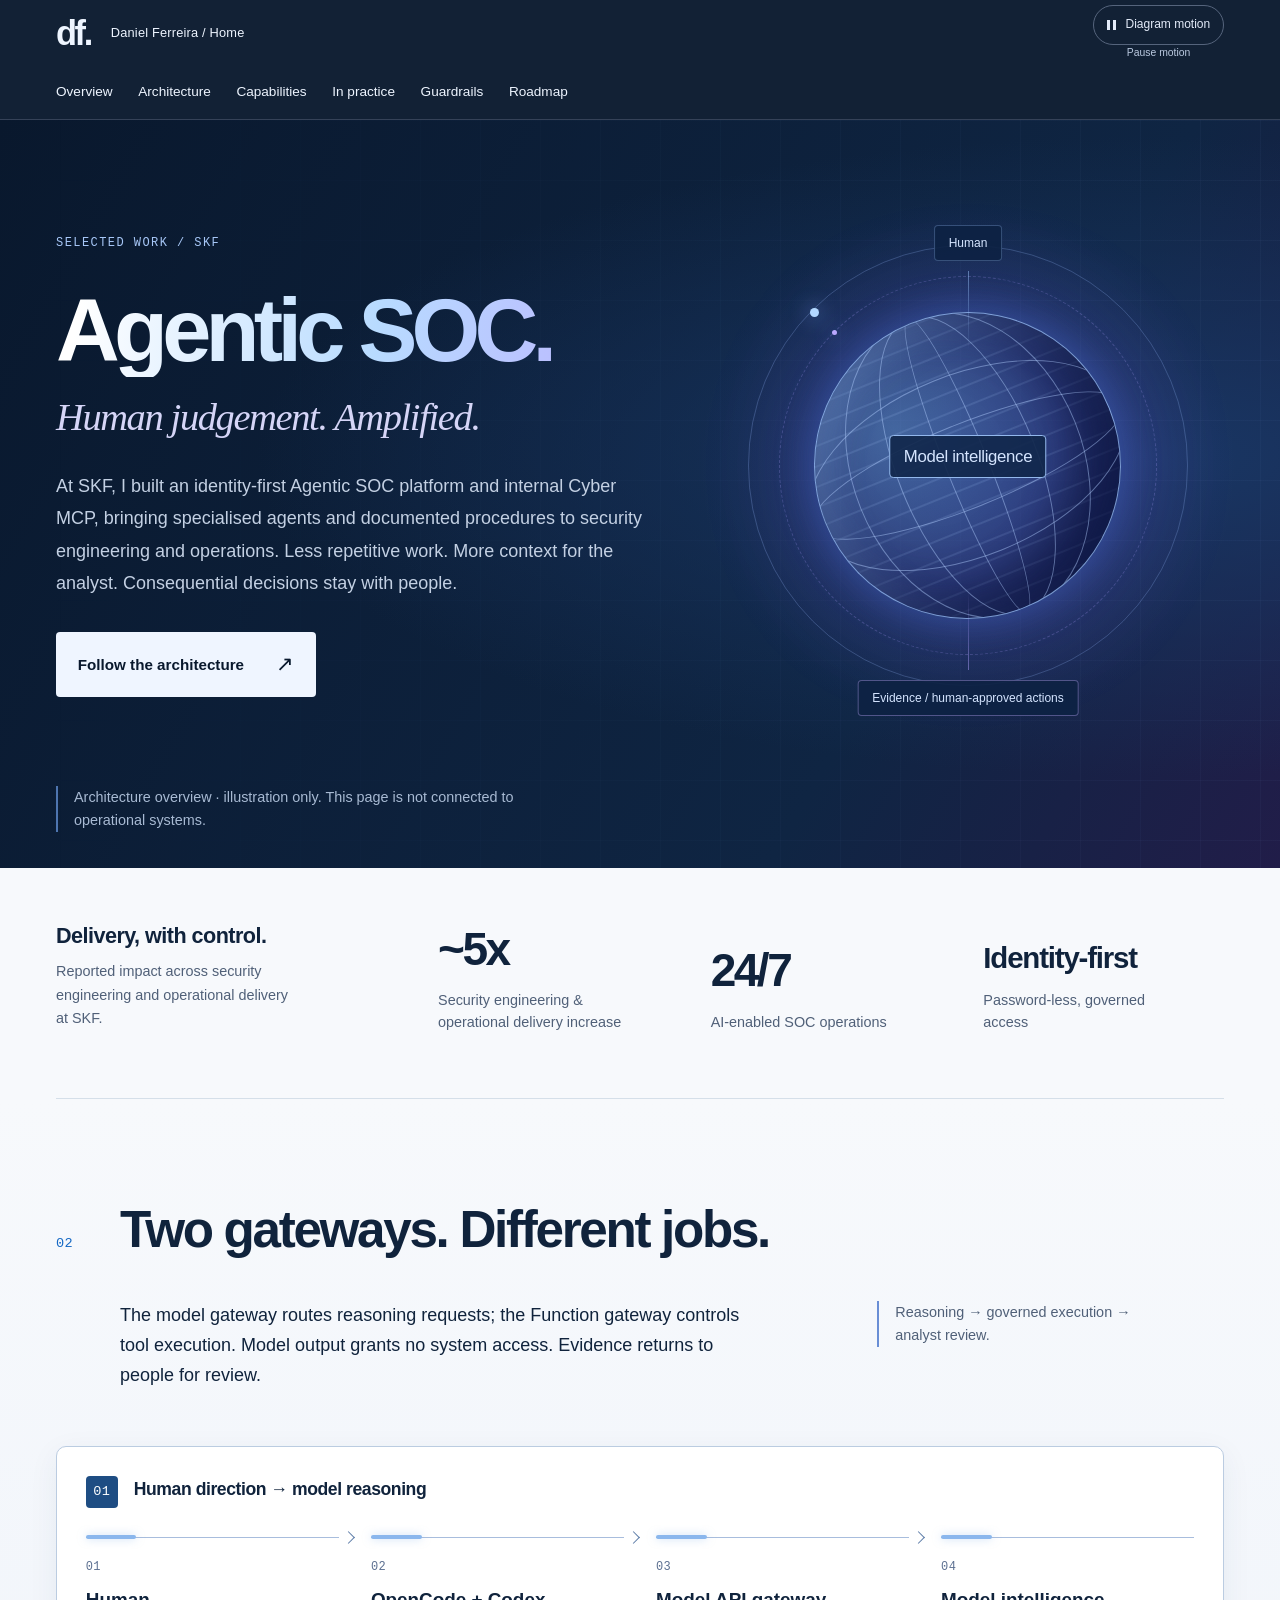
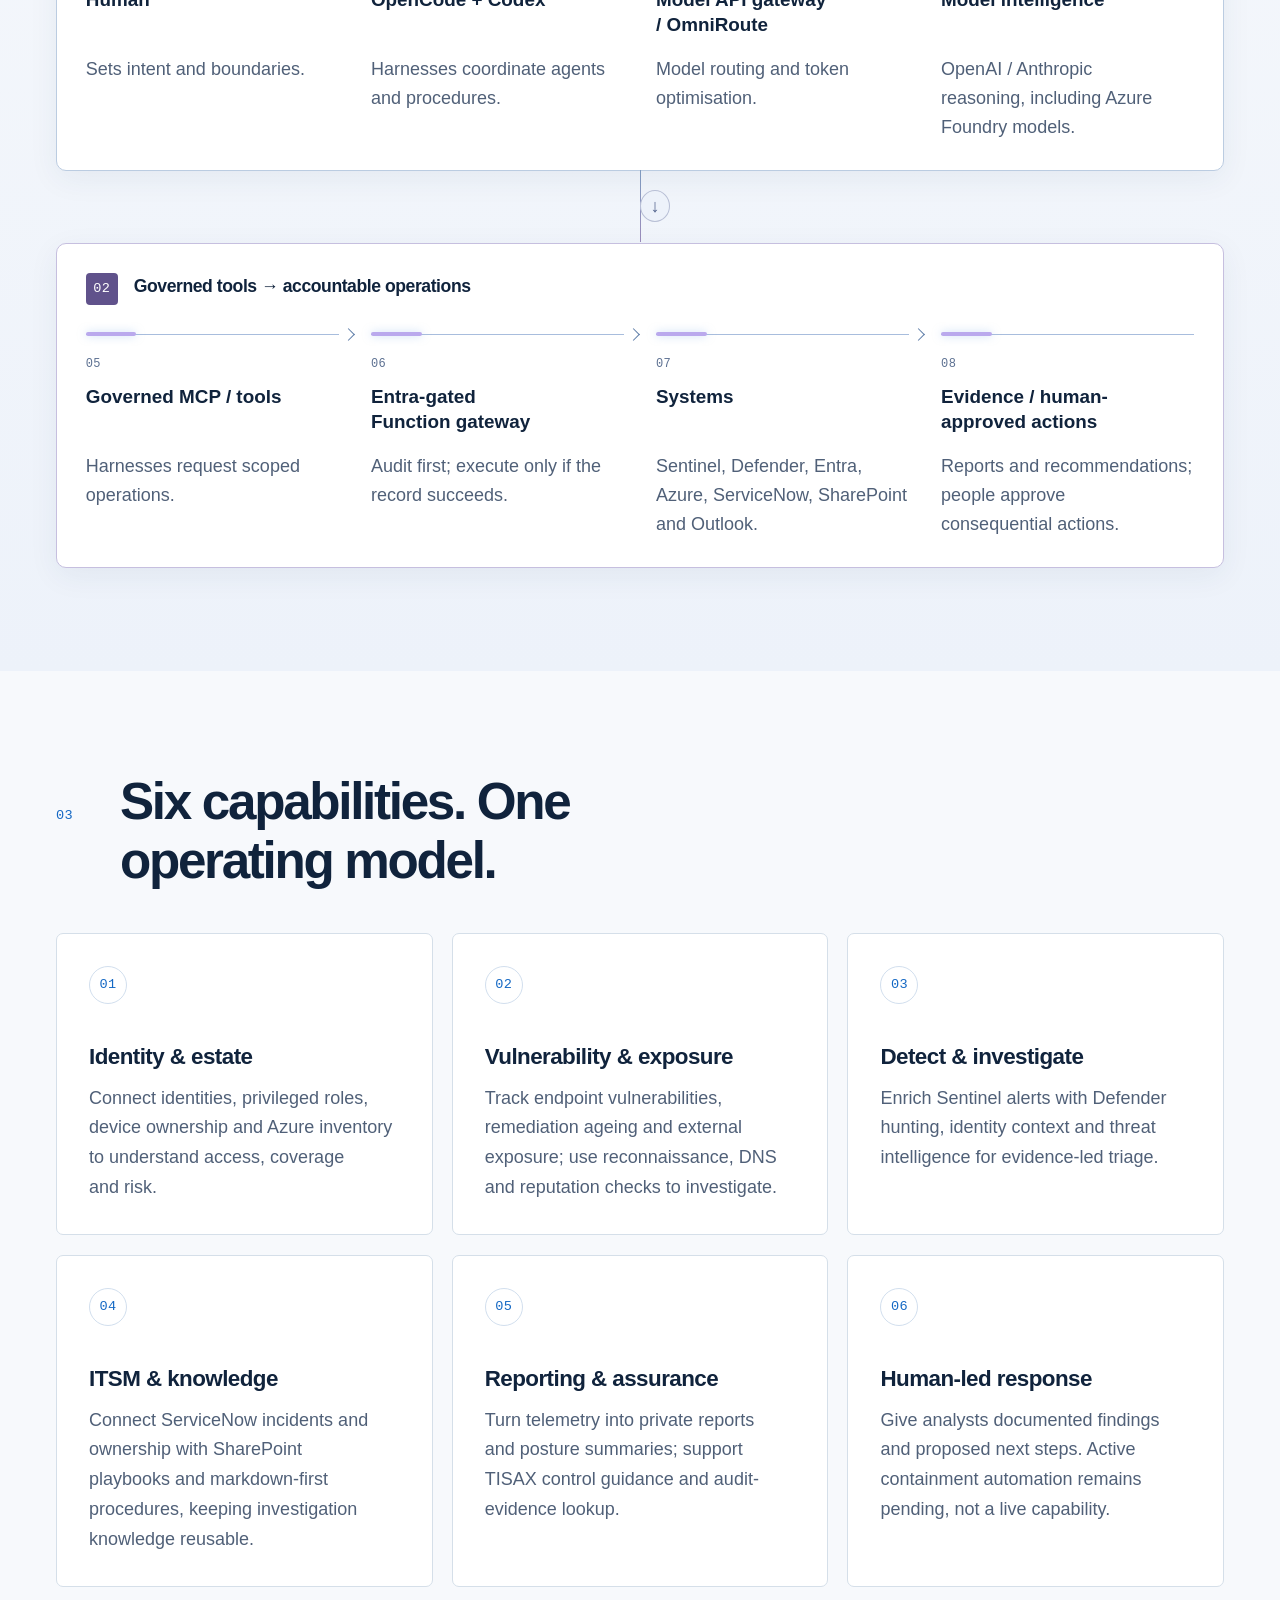
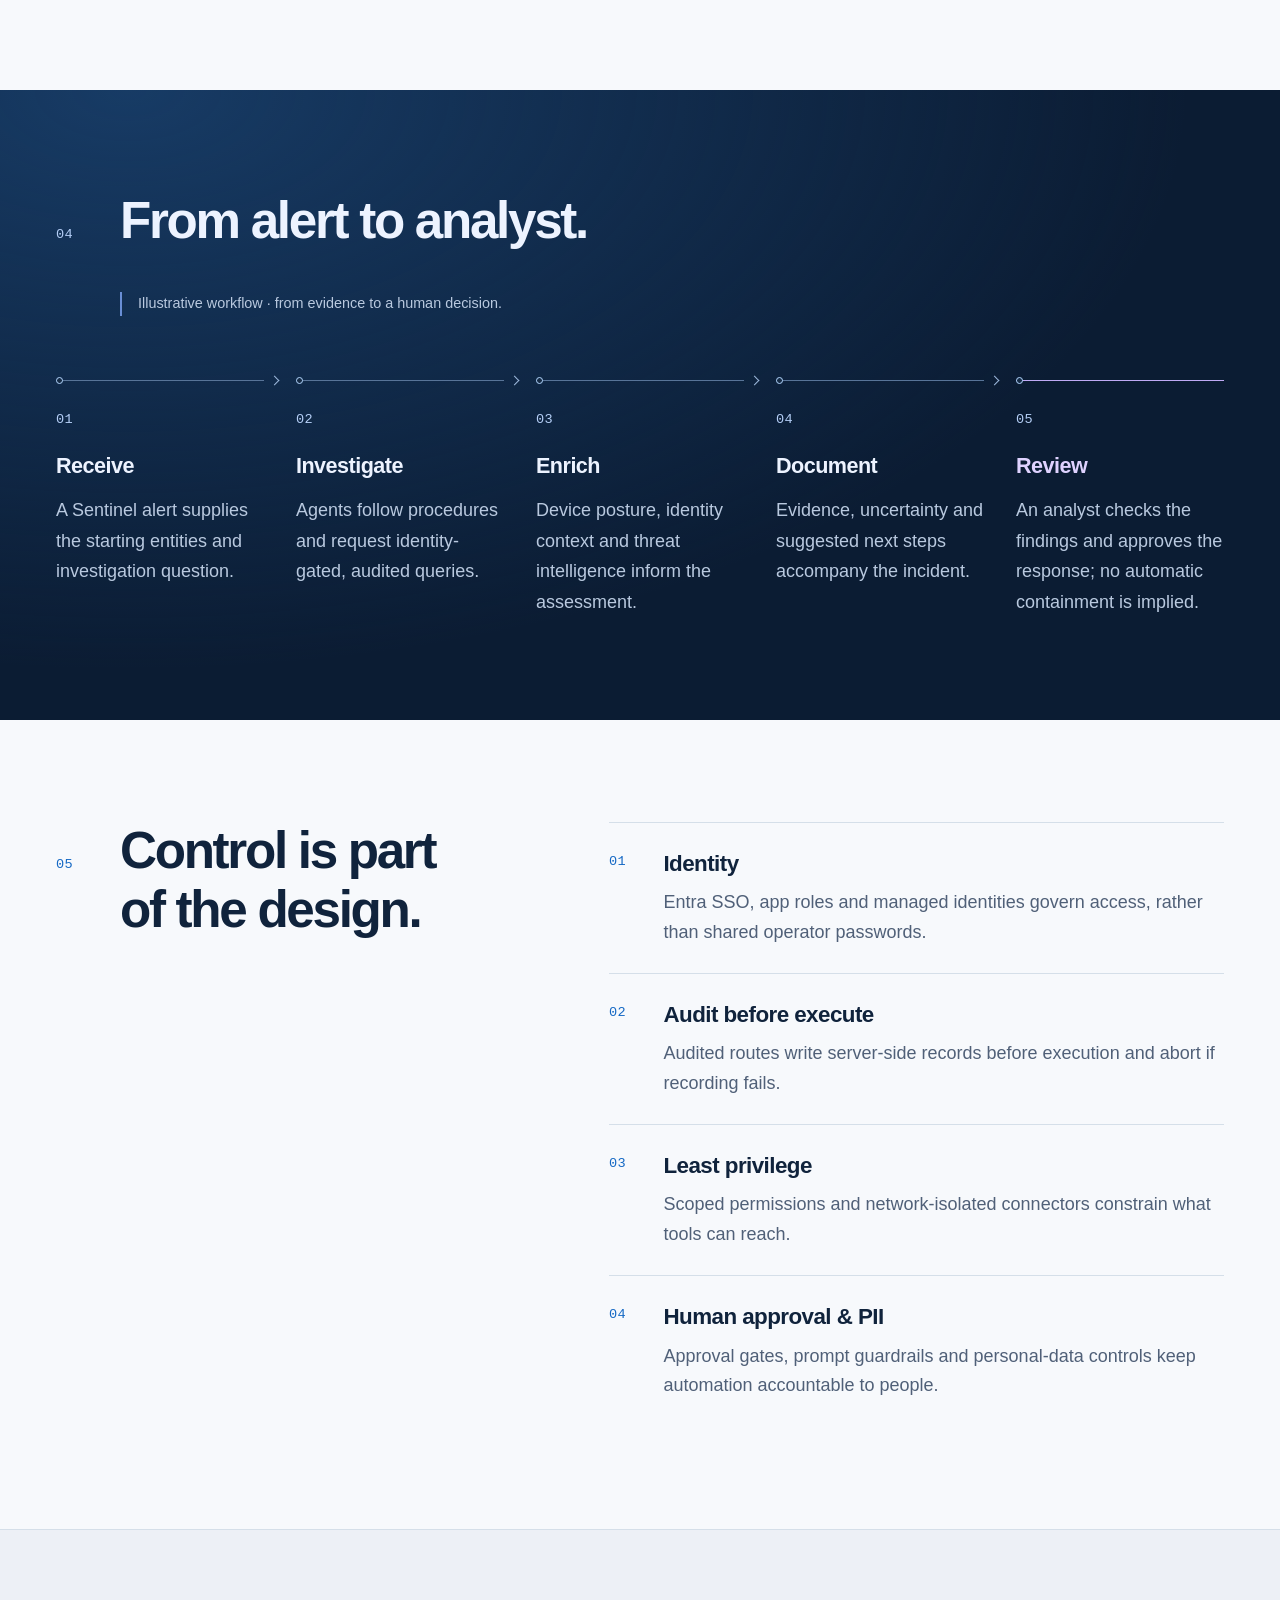
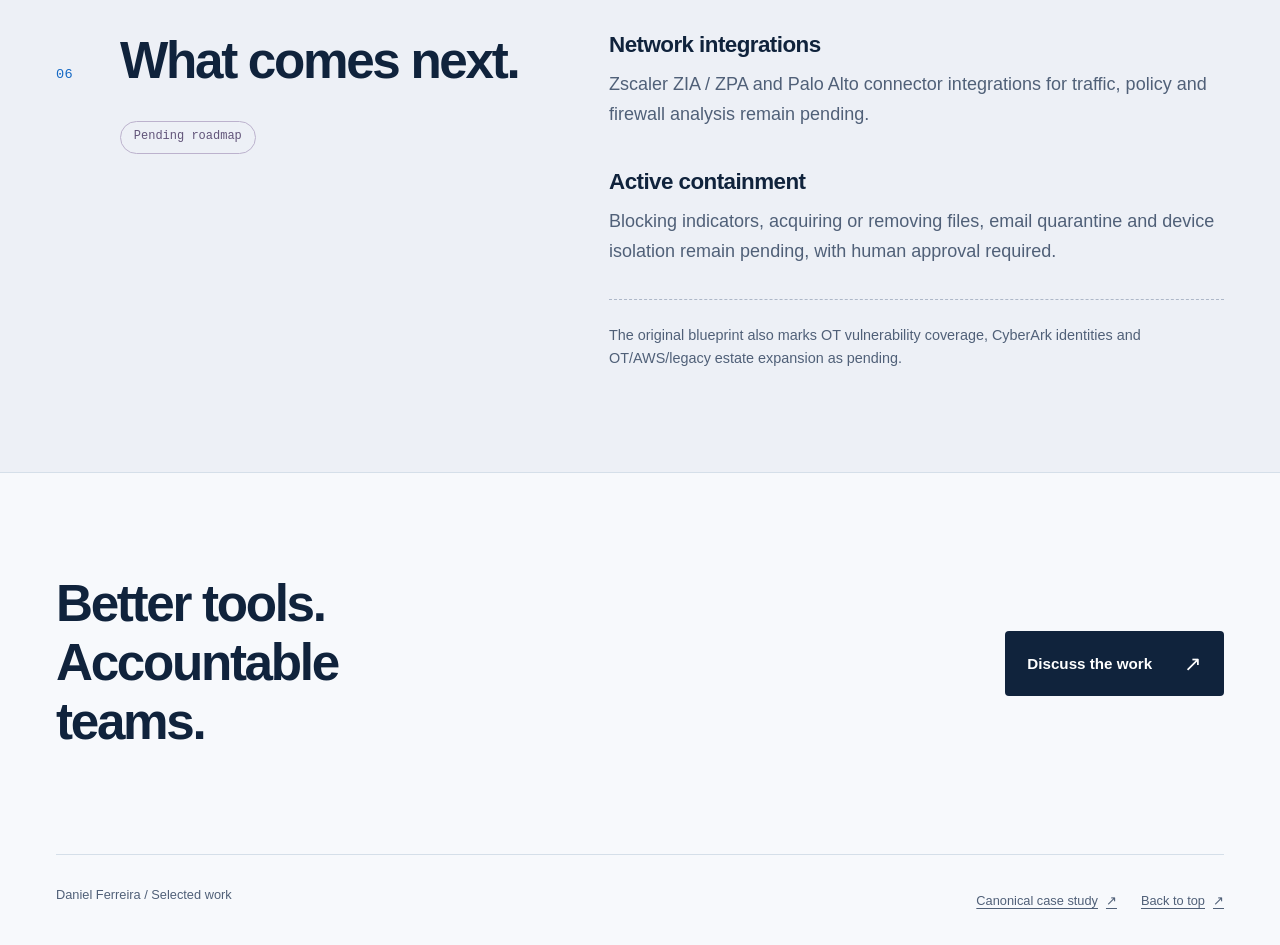
==== commit 20bd355b: "Mirror the tab-free Agentic SOC case study and canonical links" ====
--- a/portfolio-agentic-SOC.html
+++ b/portfolio-agentic-SOC.html
@@ -1,906 +1,94 @@
-<!DOCTYPE html>
+<!doctype html>
 <html lang="en">
 <head>
-<meta charset="UTF-8">
-<meta name="viewport" content="width=device-width, initial-scale=1.0">
-<title>Agentic Cyber Security Operations — Architecture Blueprint</title>
-<style>
-  /* ── Reset & tokens ─────────────────────────────────────────────── */
-  *, *::before, *::after { box-sizing: border-box; margin: 0; padding: 0; }
-  :root {
-    --navy:#0b1f3a; --navy2:#0f3460; --azure:#0a84ff; --azure2:#3aa0ff;
-    --ink:#16243b; --muted:#5a6b82; --line:#e2e8f2; --bg:#eef1f6; --card:#ffffff;
-    --teal:#0e9c8f; --violet:#7c4dff; --amber:#f5a623; --rose:#e0506b; --green:#1a9d57;
-    --shadow:0 6px 24px rgba(15,52,96,.10); --shadow-sm:0 2px 10px rgba(15,52,96,.08);
-    --radius:16px;
-  }
-  body {
-    font-family:"Segoe UI", system-ui, -apple-system, sans-serif;
-    background:radial-gradient(1200px 600px at 80% -100px, #dde9fb 0%, var(--bg) 55%);
-    color:var(--ink); min-height:100vh; line-height:1.45;
-    padding:0 0 80px;
-  }
-  .wrap { max-width:1460px; margin:0 auto; padding:0 28px; }
-
-  /* ── Hero ───────────────────────────────────────────────────────── */
-  .hero {
-    position:relative; overflow:hidden;
-    background:linear-gradient(125deg, #07152b 0%, var(--navy2) 55%, #134a8e 100%);
-    color:#fff; padding:46px 28px 56px; margin-bottom:-26px;
-  }
-  .hero::before, .hero::after {
-    content:''; position:absolute; border-radius:50%; pointer-events:none;
-  }
-  .hero::before { width:520px; height:520px; top:-220px; right:-120px;
-    background:radial-gradient(circle, rgba(58,160,255,.30), transparent 65%); }
-  .hero::after { width:400px; height:400px; bottom:-260px; left:-80px;
-    background:radial-gradient(circle, rgba(124,77,255,.22), transparent 65%); }
-  .hero-grid {
-    position:absolute; inset:0; opacity:.10;
-    background-image:linear-gradient(#fff 1px, transparent 1px), linear-gradient(90deg,#fff 1px, transparent 1px);
-    background-size:38px 38px; mask-image:linear-gradient(to bottom, #000, transparent 80%);
-  }
-  .hero-inner { position:relative; max-width:1460px; margin:0 auto; }
-  .eyebrow {
-    display:inline-flex; align-items:center; gap:8px; font-size:12px; font-weight:600;
-    letter-spacing:1.4px; text-transform:uppercase; color:#8fc2ff;
-    background:rgba(58,160,255,.12); border:1px solid rgba(58,160,255,.35);
-    padding:5px 14px; border-radius:30px;
-  }
-  .hero h1 { font-size:34px; font-weight:800; letter-spacing:-.6px; margin-top:16px; }
-  .hero h1 .grad {
-    background:linear-gradient(90deg,#5bb0ff,#9d8bff); -webkit-background-clip:text;
-    background-clip:text; -webkit-text-fill-color:transparent;
-  }
-  .hero .lede { font-size:15.5px; color:#cdddf2; max-width:760px; margin-top:10px; }
-  .gov-ribbon { display:flex; flex-wrap:wrap; gap:10px; margin-top:22px; }
-  .gov-pill {
-    display:flex; align-items:center; gap:9px; font-size:12.5px; font-weight:500;
-    background:rgba(255,255,255,.08); border:1px solid rgba(255,255,255,.16);
-    padding:8px 14px; border-radius:12px; color:#eaf2ff; backdrop-filter:blur(4px);
-  }
-  .gov-pill .ic {
-    width:22px; height:22px; border-radius:7px; display:grid; place-items:center;
-    font-size:12px; background:rgba(91,176,255,.25);
-  }
-
-  /* ── View switch ────────────────────────────────────────────────── */
-  .switch-bar { position:relative; z-index:3; display:flex; justify-content:center; margin:0 0 26px; }
-  .switch {
-    display:inline-flex; background:var(--card); border:1px solid var(--line);
-    border-radius:14px; padding:5px; box-shadow:var(--shadow); gap:4px;
-  }
-  .switch button {
-    border:none; background:transparent; cursor:pointer; font-family:inherit;
-    font-size:13.5px; font-weight:700; color:var(--muted); padding:11px 22px;
-    border-radius:10px; display:flex; align-items:center; gap:9px; transition:.18s;
-  }
-  .switch button .em { font-size:16px; }
-  .switch button.active { color:#fff; background:linear-gradient(120deg,var(--navy2),var(--azure)); box-shadow:0 4px 14px rgba(10,132,255,.35); }
-  .switch button:not(.active):hover { color:var(--navy2); background:#f1f5fc; }
-
-  .view { display:none; animation:fade .35s ease; }
-  .view.active { display:block; }
-  @keyframes fade { from{opacity:0; transform:translateY(8px);} to{opacity:1; transform:none;} }
-
-  /* ── Section heading ────────────────────────────────────────────── */
-  .sec-head { display:flex; align-items:center; gap:14px; margin:34px 0 16px; }
-  .sec-num {
-    width:34px; height:34px; border-radius:10px; flex-shrink:0; display:grid; place-items:center;
-    font-weight:800; font-size:14px; color:#fff;
-    background:linear-gradient(135deg,var(--navy2),var(--azure));
-  }
-  .sec-head h2 { font-size:18px; font-weight:800; color:var(--navy); letter-spacing:-.2px; }
-  .sec-head p { font-size:12.5px; color:var(--muted); margin-top:1px; }
-  .sec-head .rule { flex:1; height:1px; background:linear-gradient(90deg,var(--line),transparent); }
-
-  /* ── Generic cards ──────────────────────────────────────────────── */
-  .card { background:var(--card); border:1px solid var(--line); border-radius:var(--radius); box-shadow:var(--shadow-sm); }
-
-  /* ════════════════════════════ BUSINESS VIEW ════════════════════ */
-  .blocks {
-    display:grid; grid-template-columns:repeat(4,1fr); gap:16px;
-  }
-  .block {
-    position:relative; background:var(--card); border:1px solid var(--line);
-    border-radius:var(--radius); padding:20px 18px 18px; box-shadow:var(--shadow-sm);
-    overflow:hidden; transition:.2s; display:flex; flex-direction:column; gap:11px;
-  }
-  .block:hover { transform:translateY(-4px); box-shadow:var(--shadow); border-color:#cfe0fb; }
-  .block .accent-bar { position:absolute; top:0; left:0; right:0; height:4px; }
-  .block .b-head { display:flex; align-items:center; gap:12px; }
-  .block .b-ico {
-    width:46px; height:46px; border-radius:13px; flex-shrink:0; display:grid; place-items:center;
-    font-size:23px; color:#fff;
-  }
-  .block h3 { font-size:14.5px; font-weight:800; color:var(--ink); letter-spacing:-.2px; }
-  .block .b-tag { font-size:11px; font-weight:600; color:var(--muted); text-transform:uppercase; letter-spacing:.6px; }
-  .block .b-value { font-size:12.5px; color:#42526b; }
-  .block .b-list { display:flex; flex-direction:column; gap:5px; margin-top:2px; }
-  .block .b-list span { font-size:11.5px; color:#3b4a61; display:flex; align-items:flex-start; gap:7px; }
-  .block .b-list span::before { content:'▸'; color:var(--azure); font-size:10px; margin-top:2px; flex-shrink:0; }
-  .block .b-list span .pend {
-    font-size:9px; color:#9aa7ba; font-style:italic; margin-left:4px;
-  }
-  .block .b-foot {
-    margin-top:auto; padding-top:10px; border-top:1px dashed var(--line);
-    font-size:10.5px; color:var(--muted); display:flex; flex-wrap:wrap; gap:5px;
-  }
-  .block .chip {
-    background:#f1f5fc; border:1px solid #e0e8f5; border-radius:6px; padding:2px 8px;
-    font-size:10px; font-weight:600; color:#4a5e7c;
-  }
-
-  /* accent themes */
-  .t-rose   .accent-bar,.t-rose   .b-ico{background:linear-gradient(135deg,#c0392b,#e0506b);}
-  .t-amber  .accent-bar,.t-amber  .b-ico{background:linear-gradient(135deg,#d98613,#f5a623);}
-  .t-violet .accent-bar,.t-violet .b-ico{background:linear-gradient(135deg,#5e35b1,#7c4dff);}
-  .t-teal   .accent-bar,.t-teal   .b-ico{background:linear-gradient(135deg,#0b7c72,#13b3a3);}
-  .t-azure  .accent-bar,.t-azure  .b-ico{background:linear-gradient(135deg,#0f3460,#0a84ff);}
-  .t-green  .accent-bar,.t-green  .b-ico{background:linear-gradient(135deg,#127a44,#1fae64);}
-  .t-slate  .accent-bar,.t-slate  .b-ico{background:linear-gradient(135deg,#37475e,#5a6b82);}
-  .t-indigo .accent-bar,.t-indigo .b-ico{background:linear-gradient(135deg,#283593,#3f51b5);}
-  .t-cyan   .accent-bar,.t-cyan   .b-ico{background:linear-gradient(135deg,#0b6e8f,#16a8c9);}
-  .t-gray   .accent-bar,.t-gray   .b-ico{background:linear-gradient(135deg,#6b7787,#9aa7ba);}
-
-  /* pending / not-yet-live capability */
-  .block.pending { opacity:.72; filter:grayscale(.35); }
-  .block.pending:hover { opacity:1; filter:grayscale(0); }
-  .block .b-pending {
-    position:absolute; top:12px; right:-30px; transform:rotate(38deg);
-    background:linear-gradient(135deg,#6b7787,#9aa7ba); color:#fff; font-size:9px; font-weight:800;
-    letter-spacing:.8px; text-transform:uppercase; padding:3px 34px; box-shadow:0 2px 6px rgba(0,0,0,.18);
-  }
-
-  /* ── AI ops intro banner ────────────────────────────────────────── */
-  .aiops {
-    position:relative; overflow:hidden; border-radius:var(--radius); margin:6px 0 30px;
-    background:linear-gradient(125deg,#07152b 0%, #0f3460 48%, #2a1a6e 100%);
-    color:#fff; padding:26px 28px; box-shadow:var(--shadow);
-    border:1px solid rgba(124,77,255,.35);
-  }
-  .aiops::before { content:''; position:absolute; width:360px; height:360px; top:-180px; right:-80px;
-    background:radial-gradient(circle, rgba(124,77,255,.35), transparent 65%); pointer-events:none; }
-  .aiops::after { content:''; position:absolute; width:300px; height:300px; bottom:-180px; left:-60px;
-    background:radial-gradient(circle, rgba(58,160,255,.28), transparent 65%); pointer-events:none; }
-  .aiops-inner { position:relative; display:flex; align-items:center; gap:24px; flex-wrap:wrap; }
-  .aiops-avatar {
-    width:74px; height:74px; border-radius:20px; flex-shrink:0; display:grid; place-items:center;
-    font-size:38px; background:linear-gradient(135deg,#5e35b1,#0a84ff);
-    box-shadow:0 6px 20px rgba(10,132,255,.45); border:2px solid rgba(255,255,255,.18);
-  }
-  .aiops-eyebrow {
-    display:inline-flex; align-items:center; gap:8px; font-size:11px; font-weight:700;
-    letter-spacing:1.4px; text-transform:uppercase; color:#b9a6ff;
-    background:rgba(124,77,255,.16); border:1px solid rgba(124,77,255,.4);
-    padding:4px 12px; border-radius:30px;
-  }
-  .aiops h3 { font-size:23px; font-weight:800; letter-spacing:-.4px; margin-top:9px; }
-  .aiops h3 .grad { background:linear-gradient(90deg,#7fc0ff,#b69dff); -webkit-background-clip:text; background-clip:text; -webkit-text-fill-color:transparent; }
-  .aiops p { font-size:13px; color:#cdddf2; max-width:760px; margin-top:7px; }
-  .aiops-chips { display:flex; flex-wrap:wrap; gap:9px; margin-top:16px; }
-  .aiops-chip {
-    display:flex; align-items:center; gap:8px; font-size:12px; font-weight:600;
-    background:rgba(255,255,255,.09); border:1px solid rgba(255,255,255,.18);
-    padding:7px 13px; border-radius:11px; color:#eaf2ff;
-  }
-  .aiops-chip .rc-ic { font-size:14px; }
-  .red-pill {
-    display:inline-block; background:linear-gradient(120deg,#a01020,#e0304a);
-    color:#fff; font-weight:800; font-style:normal; padding:1px 11px;
-    border-radius:30px; font-size:.92em; letter-spacing:.2px;
-    box-shadow:0 2px 8px rgba(200,30,50,.45);
-  }
-
-  /* outcomes strip */
-  .outcomes { display:grid; grid-template-columns:repeat(6,1fr); gap:14px; }
-  .kpi {
-    background:linear-gradient(160deg,#0f3460,#0a84ff); color:#fff; border-radius:14px;
-    padding:18px 16px; box-shadow:var(--shadow); position:relative; overflow:hidden;
-  }
-  .kpi::after { content:''; position:absolute; right:-26px; bottom:-26px; width:90px; height:90px; border-radius:50%; background:rgba(255,255,255,.08); }
-  .kpi .n { font-size:24px; font-weight:800; letter-spacing:-.5px; }
-  .kpi .l { font-size:11px; color:#cfe2ff; margin-top:3px; line-height:1.35; }
-  .kpi.alt { background:linear-gradient(160deg,#2d2150,#7c4dff); }
-  .kpi.alt .l { color:#e3dcff; }
-  .kpi.alt2 { background:linear-gradient(160deg,#0a3d39,#13b3a3); }
-  .kpi.alt2 .l { color:#d6f5f0; }
-
-  /* triage flow (business story) */
-  .flow { display:flex; align-items:stretch; gap:0; overflow-x:auto; padding:16px 2px 4px; }
-  .flow-step { min-width:150px; flex:1; display:flex; flex-direction:column; align-items:center; }
-  .flow-box {
-    border:1.5px solid #f0d9a8; border-radius:13px; padding:18px 12px 12px;
-    text-align:center; width:100%; box-shadow:var(--shadow-sm); position:relative;
-    background:linear-gradient(180deg,#fffdf7,#fff8ea); overflow:visible;
-  }
-  .flow-num {
-    position:absolute; top:-13px; left:50%; transform:translateX(-50%);
-    width:22px; height:22px; border-radius:50%; background:var(--amber); color:#fff;
-    font-size:11px; font-weight:800; display:grid; place-items:center; box-shadow:0 2px 6px rgba(245,166,35,.4);
-  }
-  .flow-ic { font-size:24px; margin:6px 0 7px; }
-  .flow-t { font-size:12px; font-weight:800; color:var(--ink); }
-  .flow-d { font-size:10.5px; color:var(--muted); margin-top:4px; line-height:1.35; }
-  .flow-arr { display:flex; align-items:center; padding:0 3px; margin-top:34px; color:var(--amber); font-size:18px; font-weight:800; flex-shrink:0; }
-
-  /* ════════════════════════════ ARCHITECTURE VIEW ════════════════ */
-  .layer {
-    background:var(--card); border:1px solid var(--line); border-radius:var(--radius);
-    padding:16px 18px; box-shadow:var(--shadow-sm); position:relative;
-  }
-  .layer-tag {
-    position:absolute; top:-10px; left:18px; font-size:10px; font-weight:800; letter-spacing:1px;
-    text-transform:uppercase; color:#fff; padding:3px 11px; border-radius:20px;
-    background:linear-gradient(120deg,var(--navy2),var(--azure));
-  }
-  .layer-sub { font-size:11.5px; color:var(--muted); margin:4px 0 12px; }
-
-  /* identity plane */
-  .plane { display:grid; grid-template-columns:repeat(4,1fr); gap:14px; }
-  .node {
-    border-radius:13px; padding:14px; border:1.5px solid var(--line); background:#fbfcff;
-    display:flex; flex-direction:column; gap:7px;
-  }
-  .node .n-head { display:flex; align-items:center; gap:10px; }
-  .node .n-ic { width:38px; height:38px; border-radius:11px; display:grid; place-items:center; font-size:19px; color:#fff; flex-shrink:0; }
-  .node h4 { font-size:13px; font-weight:800; color:var(--ink); }
-  .node .n-meta { font-size:11px; color:var(--muted); }
-  .node ul { list-style:none; display:flex; flex-direction:column; gap:4px; }
-  .node li { font-size:11px; color:#3b4a61; display:flex; gap:6px; align-items:flex-start; }
-  .node li::before { content:'•'; color:var(--azure); flex-shrink:0; }
-  .gate { background:linear-gradient(135deg,#10243f,#155293); color:#fff; border:none; }
-  .gate h4, .gate .n-meta { color:#fff; }
-  .gate .n-meta { color:#bcd6f5; }
-  .gate li { color:#dbe8fa; } .gate li::before { color:#7fc0ff; }
-  .gate .n-ic { background:rgba(255,255,255,.18); }
-
-  /* vertical connector */
-  .vconn { display:flex; flex-direction:column; align-items:center; height:34px; position:relative; }
-  .vconn .ln { width:2px; flex:1; background:linear-gradient(#b9c6dc,#cfd9ea); }
-  .vconn .hd { width:0; height:0; border-left:6px solid transparent; border-right:6px solid transparent; border-top:8px solid #b9c6dc; }
-  .vconn .lbl {
-    position:absolute; top:50%; left:calc(50% + 14px); transform:translateY(-50%);
-    font-size:10px; color:var(--muted); background:var(--bg); border:1px solid var(--line);
-    border-radius:10px; padding:1px 9px; white-space:nowrap;
-  }
-
-  /* audit band */
-  .audit-band {
-    display:flex; align-items:center; justify-content:center; gap:10px;
-    background:linear-gradient(90deg,#fff5e9,#fff9f0); border:1.5px solid #f0c98c;
-    border-radius:30px; padding:9px 20px; font-size:12px; font-weight:700; color:#b65d12;
-    box-shadow:0 2px 10px rgba(245,166,35,.16); margin:0 auto; max-width:max-content;
-  }
-  .audit-band .pulse { width:9px; height:9px; border-radius:50%; background:var(--amber); animation:pulse 1.7s infinite; }
-  @keyframes pulse { 0%,100%{opacity:1;transform:scale(1);} 50%{opacity:.35;transform:scale(.65);} }
-
-  /* function grid */
-  .fn-grid { display:grid; grid-template-columns:repeat(4,1fr); gap:9px; }
-  .fn {
-    background:#f6f9ff; border:1px solid #d8e6fb; border-radius:10px; padding:9px 11px;
-    display:flex; flex-direction:column; gap:2px;
-  }
-  .fn .route { font-family:"Consolas","SF Mono",monospace; font-size:11px; font-weight:700; color:var(--azure); }
-  .fn .desc { font-size:10.5px; color:#52617a; }
-  .fn.proxy { background:linear-gradient(135deg,#eef4ff,#e7f0ff); border:1.5px solid #b9d2fb; grid-column:span 4; }
-  .fn.proxy .route { color:var(--violet); }
-
-  /* connectors row */
-  .conn-grid { display:grid; grid-template-columns:repeat(7,1fr); gap:9px; }
-  .conn {
-    border-radius:11px; padding:11px 9px; text-align:center; border:1.5px solid #cfe0d6;
-    background:#f3fbf6; display:flex; flex-direction:column; align-items:center; gap:6px;
-  }
-  .conn .c-ic { width:30px; height:30px; border-radius:9px; display:grid; place-items:center; font-size:14px; font-weight:800; color:#fff; }
-  .conn .c-n { font-size:11px; font-weight:700; color:var(--ink); }
-  .conn.email { background:#fff4f1; border-color:#f3cab8; }
-  .iplock {
-    display:inline-flex; align-items:center; gap:8px; font-size:11.5px; font-weight:700; color:#0b7c72;
-    background:#e6f7f4; border:1.5px solid #a8e0d8; border-radius:10px; padding:7px 14px; margin-top:12px;
-  }
-
-  /* systems pillars */
-  .pillars { display:grid; grid-template-columns:repeat(5,1fr); gap:13px; }
-  .pillar { border-radius:13px; overflow:hidden; box-shadow:var(--shadow-sm); display:flex; flex-direction:column; }
-  .pillar .p-head { padding:11px 14px; font-size:12px; font-weight:800; color:#fff; display:flex; align-items:center; gap:9px; letter-spacing:.3px; }
-  .pillar .p-body { background:var(--card); border:1.5px solid var(--line); border-top:none; border-radius:0 0 13px 13px; padding:12px 13px; flex:1; display:flex; flex-direction:column; gap:9px; }
-  .p-item { font-size:11.5px; }
-  .p-item .pl { font-weight:700; color:var(--ink); }
-  .p-item .pd { font-size:10.5px; color:var(--muted); }
-  .ph-sentinel{background:linear-gradient(100deg,#0f3460,#0a84ff);}
-  .ph-defender{background:linear-gradient(100deg,#7b1c1c,#d0473b);}
-  .ph-entra{background:linear-gradient(100deg,#4a148c,#8e3ad0);}
-  .ph-azure{background:linear-gradient(100deg,#2d1a7a,#5b3df0);}
-  .ph-ext{background:linear-gradient(100deg,#27323f,#5a6b82);}
-
-  /* data tables */
-  .tbl-grid { display:grid; grid-template-columns:repeat(auto-fill,minmax(220px,1fr)); gap:9px; }
-  .tbl {
-    background:#f6f9ff; border:1px solid #d8e6fb; border-radius:9px; padding:10px 12px;
-  }
-  .tbl .tn { font-family:"Consolas","SF Mono",monospace; font-size:11px; font-weight:700; color:var(--azure); }
-  .tbl .tdsc { font-size:10px; color:#5a6b82; margin-top:3px; line-height:1.4; }
-  .tbl .tb { display:inline-block; margin-top:5px; font-size:9.5px; font-weight:700; border-radius:5px; padding:1px 7px; }
-  .tb.daily{background:#e8f6ed;color:#127a44;} .tb.audit{background:#fff1df;color:#b65d12;}
-
-  /* outputs */
-  .out-grid { display:grid; grid-template-columns:repeat(4,1fr); gap:14px; }
-  .out {
-    border-radius:14px; padding:16px; border:1.5px solid var(--line); background:var(--card);
-    box-shadow:var(--shadow-sm); display:flex; flex-direction:column; gap:8px;
-  }
-  .out .o-t { font-size:13.5px; font-weight:800; display:flex; align-items:center; gap:9px; }
-  .out .o-b { font-size:11.5px; color:#52617a; }
-  .out .o-b strong { color:var(--ink); }
-
-  .footnote { text-align:center; font-size:11px; color:#9aa7ba; margin-top:42px; }
-
-  @media (max-width:1080px){
-    .blocks,.fn-grid{grid-template-columns:repeat(2,1fr);} .fn.proxy{grid-column:span 2;}
-    .outcomes,.pillars,.out-grid{grid-template-columns:repeat(3,1fr);}
-    .conn-grid{grid-template-columns:repeat(4,1fr);} .plane{grid-template-columns:1fr;}
-  }
-  @media (max-width:680px){
-    .blocks,.outcomes,.pillars,.out-grid,.conn-grid{grid-template-columns:1fr 1fr;}
-    .hero h1{font-size:26px;}
-  }
-</style>
+  <meta charset="utf-8">
+  <meta name="viewport" content="width=device-width, initial-scale=1">
+  <title>Agentic SOC | Daniel Ferreira</title>
+  <meta name="description" content="An identity-first Agentic SOC built at SKF: model routing, governed tools and human oversight. An illustrated architecture case study by Daniel Ferreira.">
+  <link rel="canonical" href="https://daniel.ferreira.fm/portfolio-agentic-SOC.html">
+  <meta property="og:type" content="article">
+  <meta property="og:url" content="https://daniel.ferreira.fm/portfolio-agentic-SOC.html">
+  <meta property="og:title" content="Agentic SOC | Daniel Ferreira">
+  <meta property="og:description" content="An identity-first Agentic SOC built at SKF: model routing, governed tools and human oversight. An illustrated architecture case study by Daniel Ferreira.">
+  <meta name="twitter:card" content="summary">
+  <meta name="twitter:title" content="Agentic SOC | Daniel Ferreira">
+  <meta name="twitter:description" content="An identity-first Agentic SOC built at SKF: model routing, governed tools and human oversight. An illustrated architecture case study by Daniel Ferreira.">
+  <meta name="theme-color" content="#09182d">
+  <link rel="stylesheet" href="/soc.css">
+  <script src="/soc.js" defer></script>
 </head>
 <body>
-
-<!-- ════════════════════════════════════════════════ HERO -->
-<div class="hero">
-  <div class="hero-grid"></div>
-  <div class="hero-inner">
-    <span class="eyebrow">◆ Cyber Security Operations · Enterprise Platform</span>
-    <h1>Agentic <span class="grad">Security Operations</span> Platform</h1>
-    <p class="lede">An identity-first, fully-audited automation platform that detects, investigates and
-      responds across the Microsoft security estate — every action authenticated by Microsoft Entra,
-      every action recorded before it runs, with no shared secrets anywhere in the system.</p>
-    <div class="gov-ribbon">
-      <div class="gov-pill"><span class="ic">🛡️</span> Entra-gated — every call carries a verified identity token</div>
-      <div class="gov-pill"><span class="ic">🧾</span> Audit-first — logged before execution, aborts on failure</div>
-      <div class="gov-pill"><span class="ic">🔑</span> Zero shared secrets — access governed by group &amp; role</div>
-      <div class="gov-pill"><span class="ic">🎯</span> Least privilege — scoped managed identity &amp; network isolation</div>
+  <a class="skip-link" href="#main">Skip to case study</a>
+  <header class="masthead">
+    <div class="wrap masthead-inner">
+      <a class="home-link" href="https://daniel.ferreira.fm/"><span class="wordmark" aria-hidden="true">df.</span><span>Daniel Ferreira / Home</span></a>
+      <div class="motion-tools" hidden><button class="motion-control" type="button" aria-pressed="false" aria-describedby="motion-state" data-motion data-pause-label="Pause motion" data-resume-label="Resume motion" data-reduced-label="Reduced motion"><span class="motion-icon" aria-hidden="true"></span>Diagram motion</button><span id="motion-state">Resume motion</span></div>
     </div>
-  </div>
-</div>
-
-<div class="wrap">
-
-  <!-- ════════════════════════════════════════════════ VIEW SWITCH -->
-  <div class="switch-bar">
-    <div class="switch">
-      <button id="btn-biz" class="active" onclick="showView('biz')"><span class="em">🧩</span> Business Building Blocks</button>
-      <button id="btn-arch" onclick="showView('arch')"><span class="em">🏛️</span> Architecture Blueprint</button>
-    </div>
-  </div>
-
-  <!-- ══════════════════════════════════════════════════════════════ -->
-  <!-- ════════════════════════════  BUSINESS VIEW  ═════════════════ -->
-  <!-- ══════════════════════════════════════════════════════════════ -->
-  <section id="view-biz" class="view active">
-
-    <!-- AI SOC Operations Manager intro -->
-    <div class="aiops">
-      <div class="aiops-inner">
-        <div class="aiops-avatar">🎛️</div>
-        <div style="flex:1;min-width:280px;">
-          <span class="aiops-eyebrow">✦ Meet the AI SOC Operations Manager</span>
-          <h3>This team is powered by <span class="grad">Artificial Intelligence</span></h3>
-          <p>The Security Operations team is driven by <em class="red-pill">an autonomous AI Operations Manager</em>.
-            It orchestrates the entire platform through <strong>on-demand model picking from Microsoft AI Foundry</strong> —
-            selecting the right reasoning model for each task — using <strong>opencode</strong> as its agentic harness, and runs
-            continuously across both a local operator workstation and a dedicated <strong>operations server</strong> for 24/7 unattended operation.</p>
-          <div class="aiops-chips">
-            <div class="aiops-chip"><span class="rc-ic">🧠</span> Microsoft AI Foundry · on-demand model picking</div>
-            <div class="aiops-chip"><span class="rc-ic">⚙️</span> opencode agentic harness</div>
-            <div class="aiops-chip"><span class="rc-ic">💻</span> Runs on localhost + dedicated ops server</div>
-            <div class="aiops-chip"><span class="rc-ic">🤖</span> Specialised subagents &amp; MCP tools</div>
-          </div>
+    <nav class="section-nav wrap" aria-label="Case study sections"><a href="#overview">Overview</a><a href="#architecture">Architecture</a><a href="#capabilities">Capabilities</a><a href="#story">In practice</a><a href="#guardrails">Guardrails</a><a href="#roadmap">Roadmap</a></nav>
+  </header>
+  <main id="main" tabindex="-1">
+    <section id="overview" class="hero" aria-labelledby="overview-title" tabindex="-1">
+      <div class="wrap hero-grid">
+        <div class="hero-copy">
+          <p class="eyebrow">Selected work / SKF</p>
+          <h1 id="overview-title">Agentic SOC.</h1>
+          <p class="hero-serif">Human judgement. Amplified.</p>
+          <p class="hero-description">At SKF, I built an identity-first Agentic SOC platform and internal Cyber MCP, bringing specialised agents and documented procedures to security engineering and operations. Less repetitive work. More context for the analyst. Consequential decisions stay with people.</p>
+          <a class="button" href="#architecture">Follow the architecture <span aria-hidden="true">↗</span></a>
         </div>
+        <div class="core-visual" aria-hidden="true">
+          <div class="core-orbit"></div><div class="core-orbit orbit-inner"></div>
+          <div class="core-sphere"><i></i><i></i><i></i><i></i><i></i></div>
+          <div class="core-label core-label-top">Human</div>
+          <div class="core-label core-label-center">Model intelligence</div>
+          <div class="core-label core-label-bottom">Evidence / human-approved actions</div>
+          <div class="core-signal"></div>
+        </div>
+        <p class="notice hero-notice">Architecture overview · illustration only. This page is not connected to operational systems.</p>
       </div>
-    </div>
-
-    <div class="sec-head">
-      <div class="sec-num">◆</div>
-      <div><h2>Capability Building Blocks</h2>
-      <p>The business value the platform delivers — each block is a self-contained capability backed by automated services.</p></div>
-      <div class="rule"></div>
-    </div>
-
-    <div class="blocks">
-
-      <div class="block t-rose">
-        <div class="accent-bar"></div>
-        <div class="b-head"><div class="b-ico">🚨</div>
-          <div><h3>Threat Detection &amp; Response</h3><div class="b-tag">Detect · Investigate · Respond</div></div></div>
-        <div class="b-value">Turns raw Sentinel alerts into investigated, documented incidents — automatically and within minutes.</div>
-        <div class="b-list">
-          <span>Automated alert triage &amp; entity extraction</span>
-          <span>True/false-positive verdict with 90-day recurrence check</span>
-          <span>Advanced hunting across the Defender estate</span>
-          <span>Threat-intelligence context on every IOC</span>
-        </div>
-        <div class="b-foot"><span class="chip">Sentinel</span><span class="chip">Defender XDR</span><span class="chip">Threat Intel</span></div>
+    </section>
+    <section class="outcomes wrap" aria-labelledby="outcomes-title">
+      <div class="outcomes-intro"><h2 id="outcomes-title">Delivery, with control.</h2><p class="note">Reported impact across security engineering and operational delivery at SKF.</p></div>
+      <dl class="outcome-list"><div><dt>Security engineering &amp; operational delivery increase</dt><dd>~5x</dd></div><div><dt>AI-enabled SOC operations</dt><dd>24/7</dd></div><div><dt>Password-less, governed access</dt><dd>Identity-first</dd></div></dl>
+    </section>
+    <section id="architecture" class="architecture section-space" aria-labelledby="architecture-title" tabindex="-1">
+      <div class="wrap">
+        <div class="section-heading" data-reveal><span class="index" aria-hidden="true">02</span><h2 id="architecture-title">Two gateways. Different jobs.</h2></div>
+        <div class="architecture-intro"><p>The model gateway routes reasoning requests; the Function gateway controls tool execution. Model output grants no system access. Evidence returns to people for review.</p><p class="notice">Reasoning → governed execution → analyst review.</p></div>
+        <ol class="architecture-paths" role="list"><li class="path" data-reveal>
+          <h3 class="path-title"><span class="index" aria-hidden="true">01</span>Human direction → model reasoning</h3>
+          <ol class="path-steps" role="list"><li class="path-step"><span class="index" aria-hidden="true">01</span><h4>Human</h4><p>Sets intent and boundaries.</p></li><li class="path-step"><span class="index" aria-hidden="true">02</span><h4>OpenCode + Codex</h4><p>Harnesses coordinate agents and procedures.</p></li><li class="path-step"><span class="index" aria-hidden="true">03</span><h4>Model API gateway / OmniRoute</h4><p>Model routing and token optimisation.</p></li><li class="path-step"><span class="index" aria-hidden="true">04</span><h4>Model intelligence</h4><p>OpenAI / Anthropic reasoning, including Azure Foundry models.</p></li></ol>
+          <div class="path-connector" aria-hidden="true"><span>↓</span></div>
+        </li><li class="path" data-reveal>
+          <h3 class="path-title"><span class="index" aria-hidden="true">02</span>Governed tools → accountable operations</h3>
+          <ol class="path-steps" role="list"><li class="path-step"><span class="index" aria-hidden="true">05</span><h4>Governed MCP / tools</h4><p>Harnesses request scoped operations.</p></li><li class="path-step"><span class="index" aria-hidden="true">06</span><h4>Entra-gated Function gateway</h4><p>Audit first; execute only if the record succeeds.</p></li><li class="path-step"><span class="index" aria-hidden="true">07</span><h4>Systems</h4><p>Sentinel, Defender, Entra, Azure, ServiceNow, SharePoint and Outlook.</p></li><li class="path-step"><span class="index" aria-hidden="true">08</span><h4>Evidence / human-approved actions</h4><p>Reports and recommendations; people approve consequential actions.</p></li></ol>
+          
+        </li></ol>
       </div>
-
-      <div class="block t-amber">
-        <div class="accent-bar"></div>
-        <div class="b-head"><div class="b-ico">🛠️</div>
-          <div><h3>Vulnerability &amp; Reporting</h3><div class="b-tag">Find · Prioritise · Track</div></div></div>
-        <div class="b-value">Continuous visibility of weaknesses, with SLA-aware lifecycle tracking and reporting.</div>
-        <div class="b-list">
-          <span>Daily CVE inventory per device + delta</span>
-          <span>Severity, CVSS &amp; remediation aging</span>
-          <span>SLA &amp; lifecycle KPI reporting</span>
-          <span>Per-device &amp; per-CVE remediation tracking</span>
-          <span>OT vulnerabilities <span class="pend">Pending</span></span>
-        </div>
-        <div class="b-foot"><span class="chip">Defender VM</span><span class="chip">KPIs &amp; SLA</span></div>
+    </section>
+    <section id="capabilities" class="capabilities section-space wrap" aria-labelledby="capabilities-title" tabindex="-1">
+      <div class="section-heading" data-reveal><span class="index" aria-hidden="true">03</span><h2 id="capabilities-title">Six capabilities. One operating model.</h2></div>
+      <ul class="capability-grid" role="list"><li class="capability" data-reveal><span class="index" aria-hidden="true">01</span><h3>Identity &amp; estate</h3><p>Connect identities, privileged roles, device ownership and Azure inventory to understand access, coverage and risk.</p></li><li class="capability" data-reveal><span class="index" aria-hidden="true">02</span><h3>Vulnerability &amp; exposure</h3><p>Track endpoint vulnerabilities, remediation ageing and external exposure; use reconnaissance, DNS and reputation checks to investigate.</p></li><li class="capability" data-reveal><span class="index" aria-hidden="true">03</span><h3>Detect &amp; investigate</h3><p>Enrich Sentinel alerts with Defender hunting, identity context and threat intelligence for evidence-led triage.</p></li><li class="capability" data-reveal><span class="index" aria-hidden="true">04</span><h3>ITSM &amp; knowledge</h3><p>Connect ServiceNow incidents and ownership with SharePoint playbooks and markdown-first procedures, keeping investigation knowledge reusable.</p></li><li class="capability" data-reveal><span class="index" aria-hidden="true">05</span><h3>Reporting &amp; assurance</h3><p>Turn telemetry into private reports and posture summaries; support TISAX control guidance and audit-evidence lookup.</p></li><li class="capability" data-reveal><span class="index" aria-hidden="true">06</span><h3>Human-led response</h3><p>Give analysts documented findings and proposed next steps. Active containment automation remains pending, not a live capability.</p></li></ul>
+    </section>
+    <section id="story" class="story section-space" aria-labelledby="story-title" tabindex="-1">
+      <div class="wrap">
+        <div class="section-heading" data-reveal><span class="index" aria-hidden="true">04</span><h2 id="story-title">From alert to analyst.</h2></div>
+        <p class="notice">Illustrative workflow · from evidence to a human decision.</p>
+        <ol class="story-steps" role="list"><li data-reveal><span class="index" aria-hidden="true">01</span><h3>Receive</h3><p>A Sentinel alert supplies the starting entities and investigation question.</p></li><li data-reveal><span class="index" aria-hidden="true">02</span><h3>Investigate</h3><p>Agents follow procedures and request identity-gated, audited queries.</p></li><li data-reveal><span class="index" aria-hidden="true">03</span><h3>Enrich</h3><p>Device posture, identity context and threat intelligence inform the assessment.</p></li><li data-reveal><span class="index" aria-hidden="true">04</span><h3>Document</h3><p>Evidence, uncertainty and suggested next steps accompany the incident.</p></li><li data-reveal><span class="index" aria-hidden="true">05</span><h3>Review</h3><p>An analyst checks the findings and approves the response; no automatic containment is implied.</p></li></ol>
       </div>
-
-      <div class="block t-violet">
-        <div class="accent-bar"></div>
-        <div class="b-head"><div class="b-ico">👤</div>
-          <div><h3>Identity &amp; Access Governance</h3><div class="b-tag">Know · Monitor · Control</div></div></div>
-        <div class="b-value">A daily, queryable picture of who has access to what — and who holds the keys to the kingdom.</div>
-        <div class="b-list">
-          <span>Full identity inventory &amp; manager hierarchy</span>
-          <span>Privileged-role monitoring (permanent &amp; PIM)</span>
-          <span>Sign-in &amp; risk event analysis</span>
-          <span>Group-membership change detection</span>
-          <span>CyberArk managed identities <span class="pend">Pending</span></span>
-        </div>
-        <div class="b-foot"><span class="chip">Entra ID</span><span class="chip">PIM</span><span class="chip">Sign-in Logs</span></div>
+    </section>
+    <section id="guardrails" class="guardrails section-space wrap" aria-labelledby="guardrails-title" tabindex="-1">
+      <div class="section-heading" data-reveal><span class="index" aria-hidden="true">05</span><h2 id="guardrails-title">Control is part of the design.</h2></div>
+      <ul class="guardrail-list" role="list"><li data-reveal><span class="index" aria-hidden="true">01</span><h3>Identity</h3><p>Entra SSO, app roles and managed identities govern access, rather than shared operator passwords.</p></li><li data-reveal><span class="index" aria-hidden="true">02</span><h3>Audit before execute</h3><p>Audited routes write server-side records before execution and abort if recording fails.</p></li><li data-reveal><span class="index" aria-hidden="true">03</span><h3>Least privilege</h3><p>Scoped permissions and network-isolated connectors constrain what tools can reach.</p></li><li data-reveal><span class="index" aria-hidden="true">04</span><h3>Human approval &amp; PII</h3><p>Approval gates, prompt guardrails and personal-data controls keep automation accountable to people.</p></li></ul>
+    </section>
+    <section id="roadmap" class="roadmap section-space" aria-labelledby="roadmap-title" tabindex="-1">
+      <div class="wrap roadmap-grid">
+        <div><div class="section-heading" data-reveal><span class="index" aria-hidden="true">06</span><h2 id="roadmap-title">What comes next.</h2></div><p class="status">Pending roadmap</p></div>
+        <div><ul class="roadmap-list" role="list"><li data-reveal><h3>Network integrations</h3><p>Zscaler ZIA / ZPA and Palo Alto connector integrations for traffic, policy and firewall analysis remain pending.</p></li><li data-reveal><h3>Active containment</h3><p>Blocking indicators, acquiring or removing files, email quarantine and device isolation remain pending, with human approval required.</p></li></ul><p class="note roadmap-note">The original blueprint also marks OT vulnerability coverage, CyberArk identities and OT/AWS/legacy estate expansion as pending.</p></div>
       </div>
-
-      <div class="block t-azure">
-        <div class="accent-bar"></div>
-        <div class="b-head"><div class="b-ico">🗂️</div>
-          <div><h3>Asset &amp; Estate Visibility</h3><div class="b-tag">Inventory · Health · Risk</div></div></div>
-        <div class="b-value">An always-current map of endpoints, devices and cloud resources and their security health.</div>
-        <div class="b-list">
-          <span>Endpoint inventory with health &amp; risk</span>
-          <span>Entra device inventory &amp; ownership</span>
-          <span>Cloud resource inventory (15+ types)</span>
-          <span>MDE sensor coverage &amp; estate governance</span>
-          <span>Email phishing / malware analysis</span>
-          <span>OT, AWS, legacy domains <span class="pend">Pending</span></span>
-        </div>
-        <div class="b-foot"><span class="chip">Defender for Endpoint</span><span class="chip">Azure / Arc</span></div>
-      </div>
-
-      <div class="block t-green">
-        <div class="accent-bar"></div>
-        <div class="b-head"><div class="b-ico">🎫</div>
-          <div><h3>SecOps Automation &amp; ITSM</h3><div class="b-tag">Orchestrate · Document · Close</div></div></div>
-        <div class="b-value">Removes manual ticket toil — incidents are created, enriched and tracked end-to-end.</div>
-        <div class="b-list">
-          <span>Automated ServiceNow incident lifecycle</span>
-          <span>Work-note documentation &amp; closure codes</span>
-          <span>CMDB CI search &amp; asset tagging</span>
-          <span>Dual-tenant ITSM support</span>
-        </div>
-        <div class="b-foot"><span class="chip">ServiceNow ITSM</span><span class="chip">CMDB</span></div>
-      </div>
-
-      <div class="block t-indigo">
-        <div class="accent-bar"></div>
-        <div class="b-head"><div class="b-ico">📊</div>
-          <div><h3>Reporting &amp; Executive Insight</h3><div class="b-tag">Summarise · Publish · Inform</div></div></div>
-        <div class="b-value">Translates operational telemetry into board-ready dashboards and analyst notifications.</div>
-        <div class="b-list">
-          <span>Weekly security posture dashboard</span>
-          <span>Identity-gated private reports portal</span>
-          <span>Azure subscription cost analysis &amp; reports</span>
-          <span>On-demand investigation reports</span>
-        </div>
-        <div class="b-foot"><span class="chip">Reports Portal</span><span class="chip">Outlook 365</span></div>
-      </div>
-
-      <div class="block t-teal">
-        <div class="accent-bar"></div>
-        <div class="b-head"><div class="b-ico">📚</div>
-          <div><h3>Knowledge &amp; Compliance</h3><div class="b-tag">Document · Govern · Evidence</div></div></div>
-        <div class="b-value">Keeps the SOC's knowledge base in sync and produces an immutable evidence trail.</div>
-        <div class="b-list">
-          <span>SharePoint SOP &amp; playbook sync</span>
-          <span>ISMS &amp; assurance documentation</span>
-          <span>Tamper-evident audit log of every action</span>
-          <span>Saved query &amp; detection library</span>
-        </div>
-        <div class="b-foot"><span class="chip">SharePoint</span><span class="chip">Audit Trail</span></div>
-      </div>
-
-      <div class="block t-cyan">
-        <div class="accent-bar"></div>
-        <div class="b-head"><div class="b-ico">✅</div>
-          <div><h3>TISAX &amp; Audit Assurance</h3><div class="b-tag">Assess · Evidence · Attest</div></div></div>
-        <div class="b-value">An on-demand TISAX expert grounded in the organisation's live evidence set and the ENX ISA catalogue.</div>
-        <div class="b-list">
-          <span>TISAX control-point Q&amp;A (domains 1, 4, 5, 8)</span>
-          <span>Audit-evidence lookup from synced HQ pack</span>
-          <span>Central vs Site-Level responsibility mapping</span>
-          <span>ENX ISA framework &amp; control-requirement guidance</span>
-        </div>
-        <div class="b-foot"><span class="chip">TISAX / ENX ISA</span><span class="chip">Evidence Pack</span></div>
-      </div>
-
-      <div class="block t-slate">
-        <div class="accent-bar"></div>
-        <div class="b-head"><div class="b-ico">🔭</div>
-          <div><h3>Recon &amp; Exposure Testing</h3><div class="b-tag">Probe · Validate · Verify</div></div></div>
-        <div class="b-value">Active and passive reconnaissance to validate exposure and investigate phishing.</div>
-        <div class="b-list">
-          <span>Port &amp; service scanning</span>
-          <span>Web / TLS / email fingerprinting</span>
-          <span>Domain &amp; IP reputation checks</span>
-          <span>Phishing domain investigation</span>
-        </div>
-        <div class="b-foot"><span class="chip">Scan Engine</span><span class="chip">DNSBL / TI</span></div>
-      </div>
-
-      <div class="block t-rose">
-        <div class="accent-bar"></div>
-        <div class="b-head"><div class="b-ico">🌐</div>
-          <div><h3>Attack Surface Management</h3><div class="b-tag">Discover · Monitor · Reduce</div></div></div>
-        <div class="b-value">A continuously-mapped view of everything the organisation exposes to the internet.</div>
-        <div class="b-list">
-          <span>EASM external attack-surface discovery &amp; monitoring</span>
-          <span>Domain &amp; IP reputation tracking</span>
-          <span>DNS health &amp; dangling-record detection</span>
-          <span>Internet-facing port &amp; service management</span>
-        </div>
-        <div class="b-foot"><span class="chip">Defender EASM</span><span class="chip">External DNS</span><span class="chip">Reputation</span></div>
-      </div>
-
-      <div class="block t-gray pending">
-        <div class="accent-bar"></div>
-        <div class="b-pending">Pending</div>
-        <div class="b-head"><div class="b-ico">🧱</div>
-          <div><h3>Network Security</h3><div class="b-tag">Inspect · Segment · Enforce</div></div></div>
-        <div class="b-value">Unified visibility and control across the secure-edge and firewall estate.</div>
-        <div class="b-list">
-          <span>Zscaler ZIA / ZPA traffic &amp; policy visibility</span>
-          <span>Palo Alto firewall log &amp; rule analysis</span>
-          <span>Egress / web-proxy &amp; URL category insight</span>
-          <span>Segmentation &amp; policy drift detection</span>
-        </div>
-        <div class="b-foot"><span class="chip">Zscaler</span><span class="chip">Palo Alto</span></div>
-      </div>
-
-      <div class="block t-gray pending">
-        <div class="accent-bar"></div>
-        <div class="b-pending">Pending</div>
-        <div class="b-head"><div class="b-ico">⚔️</div>
-          <div><h3>Incident Management</h3><div class="b-tag">Respond · Contain · Eradicate</div></div></div>
-        <div class="b-value">Active response actions that move beyond investigation into containment and remediation.</div>
-        <div class="b-list">
-          <span><strong>Always Human-in-the-Loop approach</strong></span>
-          <span>Automated response &amp; containment actions</span>
-          <span>Blocking of IPs, domains &amp; file hashes</span>
-          <span>File acquisition &amp; removal from endpoints</span>
-          <span>Email quarantine &amp; device isolation</span>
-        </div>
-        <div class="b-foot"><span class="chip">Defender XDR</span><span class="chip">Response</span></div>
-      </div>
-
-    </div>
-
-    <!-- outcomes -->
-    <div class="sec-head">
-      <div class="sec-num">★</div>
-      <div><h2>Operating Scale &amp; Outcomes</h2>
-      <p>What the platform governs and produces, every day, without manual effort.</p></div>
-      <div class="rule"></div>
-    </div>
-    <div class="outcomes">
-      <div class="kpi"><div class="n">~10.4K</div><div class="l">Identities inventoried &amp; governed daily</div></div>
-      <div class="kpi alt"><div class="n">~1.6K</div><div class="l">Endpoints with health &amp; vuln tracking</div></div>
-      <div class="kpi alt2"><div class="n">18</div><div class="l">High-risk privileged roles monitored</div></div>
-      <div class="kpi"><div class="n">~3.2K</div><div class="l">Entra devices inventoried</div></div>
-      <div class="kpi alt"><div class="n">100%</div><div class="l">Operations authenticated &amp; audited</div></div>
-      <div class="kpi alt2"><div class="n">24/7</div><div class="l">Autonomous detection &amp; response</div></div>
-    </div>
-
-    <!-- triage business story -->
-    <div class="sec-head">
-      <div class="sec-num">⚡</div>
-      <div><h2>From Alert to Resolution — Automated</h2>
-      <p>A representative end-to-end flow the platform runs on its own, real-time.</p></div>
-      <div class="rule"></div>
-    </div>
-    <div class="card" style="padding:6px 18px 16px;background:linear-gradient(135deg,#fffdf6,#fff7e8);border-color:#f0d9a8;overflow:visible;">
-      <div class="flow">
-        <div class="flow-step"><div class="flow-box"><div class="flow-num">1</div><div class="flow-ic">🚨</div><div class="flow-t">Alert Fires</div><div class="flow-d">Sentinel analytics rule raises an alert / incident</div></div></div>
-        <div class="flow-arr">→</div>
-        <div class="flow-step"><div class="flow-box"><div class="flow-num">2</div><div class="flow-ic">🔍</div><div class="flow-t">Auto-Investigate</div><div class="flow-d">Entities extracted; context queried from the workspace</div></div></div>
-        <div class="flow-arr">→</div>
-        <div class="flow-step"><div class="flow-box"><div class="flow-num">3</div><div class="flow-ic">🧩</div><div class="flow-t">Enrich</div><div class="flow-d">Identity, device risk, hunting, reputation &amp; WHOIS</div></div></div>
-        <div class="flow-arr">→</div>
-        <div class="flow-step"><div class="flow-box"><div class="flow-num">4</div><div class="flow-ic">🎫</div><div class="flow-t">Enrich Incident</div><div class="flow-d">SIEM incident enriched and suggested action shown</div></div></div>
-        <div class="flow-arr">→</div>
-        <div class="flow-step"><div class="flow-box"><div class="flow-num">5</div><div class="flow-ic">📝</div><div class="flow-t">Document</div><div class="flow-d">Builds an environment knowledge over time</div></div></div>
-        <div class="flow-arr">→</div>
-        <div class="flow-step"><div class="flow-box"><div class="flow-num">6</div><div class="flow-ic">📧</div><div class="flow-t">Notify</div><div class="flow-d">Analyst is empowered by AI automatic analysis and remediation</div></div></div>
-      </div>
-    </div>
-
-  </section>
-
-  <!-- ══════════════════════════════════════════════════════════════ -->
-  <!-- ═══════════════════════  ARCHITECTURE VIEW  ══════════════════ -->
-  <!-- ══════════════════════════════════════════════════════════════ -->
-  <section id="view-arch" class="view">
-
-    <!-- LAYER 1: Identity & Access Plane -->
-    <div class="sec-head">
-      <div class="sec-num">1</div>
-      <div><h2>Identity &amp; Access Plane</h2>
-      <p>Microsoft Entra is the single authorization plane. Callers present a token; app roles decide what they can invoke.</p></div>
-      <div class="rule"></div>
-    </div>
-    <div class="layer">
-      <span class="layer-tag">Who can act</span>
-      <div class="plane" style="margin-top:8px;">
-        <div class="node">
-          <div class="n-head"><div class="n-ic" style="background:linear-gradient(135deg,#0f3460,#0a84ff);">👥</div>
-            <div><h4>AS2 Operators</h4><div class="n-meta">Interactive · az login</div></div></div>
-          <ul>
-            <li>SOC operators group grants the <em>Function.Invoke</em> app role</li>
-            <li>Entra SSO, MFA, Conditional Access &amp; Azure RBAC on the session</li>
-            <li>Access is revoked by removing group membership</li>
-          </ul>
-        </div>
-        <div class="node">
-          <div class="n-head"><div class="n-ic" style="background:linear-gradient(135deg,#5e35b1,#7c4dff);">🤖</div>
-            <div><h4>Automation Identity</h4><div class="n-meta">Managed Identity</div></div></div>
-          <ul>
-            <li>Scoped user-assigned managed identity</li>
-            <li>Holds the <em>Function.Invoke</em> app role</li>
-            <li>Attached to compute &amp; the operations host</li>
-          </ul>
-        </div>
-        <div class="node">
-          <div class="n-head"><div class="n-ic" style="background:linear-gradient(135deg,#0b7c72,#13b3a3);">📊</div>
-            <div><h4>Reports Readers</h4><div class="n-meta">Portal SSO</div></div></div>
-          <ul>
-            <li>Report readers group grants the <em>Report.Read</em> app role</li>
-            <li>Private storage is served only through the reports Function</li>
-            <li>No public containers, SAS links or shareable tokens</li>
-          </ul>
-        </div>
-        <div class="node gate">
-          <div class="n-head"><div class="n-ic">🛡️</div>
-            <div><h4>Microsoft Entra — Easy Auth Gates</h4><div class="n-meta">AS2 audience + reports audience</div></div></div>
-          <ul>
-            <li>AS2 requires the Function invocation app role</li>
-            <li>Reports require the portal read app role</li>
-            <li>Disable the Enterprise App to cut access at the audience</li>
-          </ul>
-        </div>
-      </div>
-    </div>
-
-    <div class="vconn"><div class="ln"></div><div class="hd"></div><div class="lbl">authenticated request</div></div>
-
-    <!-- LAYER 2: Automation Core -->
-    <div class="sec-head">
-      <div class="sec-num">2</div>
-      <div><h2>Intelligent Automation Core</h2>
-      <p>The reasoning engine and tooling that decides what to do and calls the platform services.</p></div>
-      <div class="rule"></div>
-    </div>
-    <div class="layer" style="background:linear-gradient(135deg,#0b1f3a,#13427e);color:#fff;border:none;">
-      <span class="layer-tag">The brain</span>
-      <div style="display:flex;align-items:center;gap:22px;flex-wrap:wrap;margin-top:6px;">
-        <div style="display:flex;align-items:center;gap:16px;">
-          <div style="width:58px;height:58px;border-radius:15px;background:rgba(255,255,255,.16);display:grid;place-items:center;font-size:28px;">🧠</div>
-          <div>
-            <div style="font-size:19px;font-weight:800;">Agentic Reasoning Engine</div>
-            <div style="font-size:12.5px;color:#bcd6f5;margin-top:3px;">Operator laptop + ops VM · goal-driven AI agents · specialised subagents · MCP tools + typed Python wrappers · shared endpoint resolver + token broker</div>
-          </div>
-        </div>
-        <div style="margin-left:auto;display:flex;flex-wrap:wrap;gap:7px;max-width:640px;justify-content:flex-end;">
-          <span class="gov-pill" style="font-size:11.5px;padding:6px 11px;">Resolves endpoints centrally</span>
-          <span class="gov-pill" style="font-size:11.5px;padding:6px 11px;">Acquires Entra bearer per call</span>
-          <span class="gov-pill" style="font-size:11.5px;padding:6px 11px;">Audits before every action</span>
-          <span class="gov-pill" style="font-size:11.5px;padding:6px 11px;">Plain endpoint map, no secret URLs</span>
-        </div>
-      </div>
-    </div>
-
-    <div class="vconn"><div class="ln"></div><div class="hd"></div></div>
-    <div class="audit-band"><span class="pulse"></span>🧾 MANDATORY AUDIT GATE — every audited operation writes a server-side audit record before execution · aborts on failure</div>
-    <div class="vconn"><div class="ln"></div><div class="hd"></div><div class="lbl">invoke</div></div>
-
-    <!-- LAYER 3: Secure Function Gateway -->
-    <div class="sec-head">
-      <div class="sec-num">3</div>
-      <div><h2>Secure Function Gateway</h2>
-      <p>A Python function app — the Entra-gated front door. Every capability is an HTTP endpoint or a scheduled job.</p></div>
-      <div class="rule"></div>
-    </div>
-    <div class="layer">
-      <span class="layer-tag">Compute · Easy Auth</span>
-      <div class="layer-sub" style="margin-top:10px;">Linux Elastic-Premium function app · VNet-integrated with a fixed corporate egress IP · one identity, one audience, one role. Server-side audit gate on every audited route.</div>
-      <div class="fn-grid">
-        <div class="fn"><span class="route">/api/audit</span><span class="desc">Mandatory audit gate → log table</span></div>
-        <div class="fn"><span class="route">/api/la-query</span><span class="desc">Log Analytics KQL workspace query</span></div>
-        <div class="fn"><span class="route">/api/defender-query</span><span class="desc">Defender Advanced Hunting</span></div>
-        <div class="fn"><span class="route">/api/threat-intel</span><span class="desc">Graph threat-intel articles</span></div>
-        <div class="fn"><span class="route">/api/entra-identity</span><span class="desc">Live identity lookups</span></div>
-        <div class="fn"><span class="route">/api/entra-device</span><span class="desc">Live device lookups</span></div>
-        <div class="fn"><span class="route">/api/privroles-query</span><span class="desc">Privileged-role queries</span></div>
-        <div class="fn"><span class="route">/api/mde-machines</span><span class="desc">Endpoint machine inventory</span></div>
-        <div class="fn"><span class="route">/api/az-query</span><span class="desc">Azure Resource Graph / ARM</span></div>
-        <div class="fn"><span class="route">/api/az-vmruncommand</span><span class="desc">Governed VM command execution</span></div>
-        <div class="fn"><span class="route">/api/sentinel-incidents</span><span class="desc">Sentinel incident ops</span></div>
-        <div class="fn"><span class="route">/api/sn-&#42;</span><span class="desc">ServiceNow incident &amp; CMDB ops</span></div>
-        <div class="fn"><span class="route">timer functions</span><span class="desc">Daily inventory, exposure &amp; vulnerability ingestion</span></div>
-        <div class="fn proxy"><span class="route">/api/connector/{op}</span><span class="desc">Entra-gated proxy → the network-isolated managed-connector flows (SharePoint &amp; Outlook). The connector URLs &amp; signatures live only in Key Vault and are read server-side; callers never see them.</span></div>
-      </div>
-    </div>
-
-    <div class="vconn"><div class="ln"></div><div class="hd"></div><div class="lbl">proxied · from corporate egress only</div></div>
-
-    <!-- LAYER 4: Network-isolated connectors -->
-    <div class="sec-head">
-      <div class="sec-num">4</div>
-      <div><h2>Network-Isolated Connector Flows</h2>
-      <p>Managed-connector integrations (SharePoint, Outlook) kept for their authenticate-once experience — but locked down.</p></div>
-      <div class="rule"></div>
-    </div>
-    <div class="layer">
-      <span class="layer-tag">Managed connectors</span>
-      <div class="conn-grid" style="margin-top:8px;">
-        <div class="conn"><div class="c-ic" style="background:#038387;">SP</div><div class="c-n">List Folder</div></div>
-        <div class="conn"><div class="c-ic" style="background:#038387;">SP</div><div class="c-n">Download</div></div>
-        <div class="conn"><div class="c-ic" style="background:#038387;">SP</div><div class="c-n">Upload</div></div>
-        <div class="conn"><div class="c-ic" style="background:#038387;">SP</div><div class="c-n">Create Folder</div></div>
-        <div class="conn"><div class="c-ic" style="background:#038387;">SP</div><div class="c-n">Delete File</div></div>
-        <div class="conn"><div class="c-ic" style="background:#038387;">SP</div><div class="c-n">Delete Folder</div></div>
-        <div class="conn email"><div class="c-ic" style="background:#c0392b;">✉</div><div class="c-n">Send Mail</div></div>
-      </div>
-      <div class="iplock">🔒 Dual gate — AS2 authorises the caller with the Function invocation app role, then the connector trigger accepts only the platform's fixed corporate egress IPs plus the server-held signature. A leaked signature is useless from anywhere else.</div>
-    </div>
-
-    <div class="vconn"><div class="ln"></div><div class="hd"></div><div class="lbl">query &amp; act on</div></div>
-
-    <!-- LAYER 5: Connected systems -->
-    <div class="sec-head">
-      <div class="sec-num">5</div>
-      <div><h2>Connected Microsoft &amp; External Systems</h2>
-      <p>The sources of truth the platform reads from and acts upon.</p></div>
-      <div class="rule"></div>
-    </div>
-    <div class="pillars">
-      <div class="pillar"><div class="p-head ph-sentinel">◈ Microsoft Sentinel</div>
-        <div class="p-body">
-          <div class="p-item"><span class="pl">Log Analytics workspace</span><div class="pd">KQL · curated telemetry · DCR ingestion</div></div>
-          <div class="p-item"><span class="pl">Incidents &amp; alerts</span><div class="pd">SLA tracking · entities · comments</div></div>
-          <div class="p-item"><span class="pl">Saved detection library</span><div class="pd">Reusable hunting &amp; reporting queries</div></div>
-        </div></div>
-      <div class="pillar"><div class="p-head ph-defender">🛡 Microsoft Defender</div>
-        <div class="p-body">
-          <div class="p-item"><span class="pl">Defender for Endpoint</span><div class="pd">Machine inventory · health · risk</div></div>
-          <div class="p-item"><span class="pl">Vulnerability &amp; EASM</span><div class="pd">CVE dump + delta · external attack surface</div></div>
-          <div class="p-item"><span class="pl">Advanced hunting &amp; XDR</span><div class="pd">All Defender tables · email threats</div></div>
-        </div></div>
-      <div class="pillar"><div class="p-head ph-entra">👤 Entra ID &amp; Graph</div>
-        <div class="p-body">
-          <div class="p-item"><span class="pl">Identity, device &amp; Intune</span><div class="pd">Users · managers · groups · devices · policy reach</div></div>
-          <div class="p-item"><span class="pl">Privileged access</span><div class="pd">Permanent · PIM-active · eligible</div></div>
-          <div class="p-item"><span class="pl">Sign-in &amp; risk telemetry</span><div class="pd">Sign-in / audit logs · risk events</div></div>
-        </div></div>
-      <div class="pillar"><div class="p-head ph-azure">☁ Azure Platform</div>
-        <div class="p-body">
-          <div class="p-item"><span class="pl">Resource Manager / Graph</span><div class="pd">VMs · Arc · DBs · edge origins · public IPs · IAM</div></div>
-          <div class="p-item"><span class="pl">Key Vault &amp; Cost Mgmt</span><div class="pd">Secrets / signatures · subscription spend</div></div>
-          <div class="p-item"><span class="pl">Scan host</span><div class="pd">Port / web / TLS recon engine</div></div>
-        </div></div>
-      <div class="pillar"><div class="p-head ph-ext">🌐 External Systems</div>
-        <div class="p-body">
-          <div class="p-item"><span class="pl">AWS commercial estate</span><div class="pd">Accounts · compute · storage · DNS · ingress</div></div>
-          <div class="p-item"><span class="pl">ServiceNow ITSM</span><div class="pd">Dual-tenant · incidents · CMDB</div></div>
-          <div class="p-item"><span class="pl">SharePoint &amp; Outlook 365</span><div class="pd">Knowledge base · TISAX evidence · email</div></div>
-          <div class="p-item"><span class="pl">DNS &amp; threat-intel feeds</span><div class="pd">External DNS · reputation sources</div></div>
-        </div></div>
-    </div>
-
-    <div class="vconn"><div class="ln"></div><div class="hd"></div><div class="lbl">ingested into the data platform</div></div>
-
-    <!-- LAYER 6: Data platform -->
-    <div class="sec-head">
-      <div class="sec-num">6</div>
-      <div><h2>Security Data Platform</h2>
-      <p>Project-owned ingestion endpoint feeding curated telemetry streams — the analytical backbone.</p></div>
-      <div class="rule"></div>
-    </div>
-    <div class="layer">
-      <span class="layer-tag">Curated telemetry</span>
-      <div class="tbl-grid" style="margin-top:8px;">
-        <div class="tbl"><div class="tn">Server-side audit trail</div><div class="tdsc">Caller identity · action · route · curated arguments</div><span class="tb audit">every action</span></div>
-        <div class="tbl"><div class="tn">Endpoint posture</div><div class="tdsc">Device OS, health, onboarding, risk &amp; exposure</div><span class="tb daily">daily</span></div>
-        <div class="tbl"><div class="tn">Vulnerability baseline</div><div class="tdsc">All device-CVE findings with severity, CVSS &amp; remediation metadata</div><span class="tb daily">daily</span></div>
-        <div class="tbl"><div class="tn">Vulnerability movement</div><div class="tdsc">New, fixed and changed findings for lifecycle and SLA tracking</div><span class="tb daily">daily</span></div>
-        <div class="tbl"><div class="tn">Identity inventory</div><div class="tdsc">Users, accounts, groups, manager hierarchy and ownership context</div><span class="tb daily">daily</span></div>
-        <div class="tbl"><div class="tn">Entra device registry</div><div class="tdsc">Registered devices with ownership and transitive group membership</div><span class="tb daily">daily</span></div>
-        <div class="tbl"><div class="tn">Privileged access</div><div class="tdsc">Permanent, active and eligible assignments across high-risk roles</div><span class="tb daily">daily</span></div>
-        <div class="tbl"><div class="tn">Azure exposure posture</div><div class="tdsc">Normalized resource inventory with ownership, type and exposure attributes</div><span class="tb daily">daily</span></div>
-        <div class="tbl"><div class="tn">Azure raw resource graph</div><div class="tdsc">Full-fidelity cloud-resource snapshot for deep dives and reprocessing</div><span class="tb daily">daily</span></div>
-        <div class="tbl"><div class="tn">Azure compute estate</div><div class="tdsc">Virtual machines and scale sets with power state, OS and identity links</div><span class="tb daily">daily</span></div>
-        <div class="tbl"><div class="tn">Arc-connected estate</div><div class="tdsc">Hybrid machines with connectivity, extension and onboarding context</div><span class="tb daily">daily</span></div>
-        <div class="tbl"><div class="tn">Front Door origins</div><div class="tdsc">Internet-facing application origins behind first-party edge services</div><span class="tb daily">daily</span></div>
-        <div class="tbl"><div class="tn">External attack surface</div><div class="tdsc">Discovered assets, ports, services, TLS and policy observations</div><span class="tb daily">daily</span></div>
-        <div class="tbl"><div class="tn">Authoritative external DNS</div><div class="tdsc">Public zone records and day-over-day DNS change tracking</div><span class="tb daily">daily</span></div>
-        <div class="tbl"><div class="tn">Dangling DNS exposure</div><div class="tdsc">Potential orphaned cloud targets and takeover-risk candidates</div><span class="tb daily">daily</span></div>
-        <div class="tbl"><div class="tn">AWS raw inventory</div><div class="tdsc">Full commercial cloud snapshot for traceability and replay</div><span class="tb daily">daily</span></div>
-        <div class="tbl"><div class="tn">AWS account map</div><div class="tdsc">Account identity, ownership and organizational metadata</div><span class="tb daily">daily</span></div>
-        <div class="tbl"><div class="tn">AWS compute</div><div class="tdsc">Instances, state, platform, networking and exposure attributes</div><span class="tb daily">daily</span></div>
-        <div class="tbl"><div class="tn">AWS storage</div><div class="tdsc">Object-storage buckets, region, policy and public-access posture</div><span class="tb daily">daily</span></div>
-        <div class="tbl"><div class="tn">AWS load balancing</div><div class="tdsc">Ingress endpoints, schemes, listeners and target relationships</div><span class="tb daily">daily</span></div>
-        <div class="tbl"><div class="tn">AWS databases</div><div class="tdsc">Managed data services with engine, encryption and exposure posture</div><span class="tb daily">daily</span></div>
-        <div class="tbl"><div class="tn">AWS CDN</div><div class="tdsc">Edge distributions, aliases, origins and viewer security settings</div><span class="tb daily">daily</span></div>
-        <div class="tbl"><div class="tn">AWS API gateways</div><div class="tdsc">Published API front doors, stages, endpoints and public reachability</div><span class="tb daily">daily</span></div>
-        <div class="tbl"><div class="tn">AWS network controls</div><div class="tdsc">Security-group rules and internet exposure paths</div><span class="tb daily">daily</span></div>
-        <div class="tbl"><div class="tn">AWS hosted zones</div><div class="tdsc">Public DNS zones, ownership and delegation metadata</div><span class="tb daily">daily</span></div>
-        <div class="tbl"><div class="tn">AWS DNS records</div><div class="tdsc">Cloud-hosted public records for attack-surface correlation</div><span class="tb daily">daily</span></div>
-        <div class="tbl"><div class="tn">Intune device state</div><div class="tdsc">Managed-device compliance, ownership and platform posture</div><span class="tb daily">daily</span></div>
-        <div class="tbl"><div class="tn">Intune policy reach</div><div class="tdsc">Which devices are reached by configuration-policy assignments</div><span class="tb daily">daily</span></div>
-        <div class="tbl"><div class="tn">Intune policy settings</div><div class="tdsc">Flattened configuration settings for policy drift and control review</div><span class="tb daily">daily</span></div>
-        <div class="tbl"><div class="tn">ServiceNow CMDB</div><div class="tdsc">Configuration items, class coverage and operational ownership context</div><span class="tb daily">daily</span></div>
-      </div>
-    </div>
-
-    <div class="vconn"><div class="ln"></div><div class="hd"></div><div class="lbl">consumed by</div></div>
-
-    <!-- LAYER 7: Experience & outputs -->
-    <div class="sec-head">
-      <div class="sec-num">7</div>
-      <div><h2>Experience &amp; Outputs</h2>
-      <p>Where analysts and management consume the results — all identity-gated, none publicly exposed.</p></div>
-      <div class="rule"></div>
-    </div>
-    <div class="out-grid">
-      <div class="out" style="border-color:#0a84ff;">
-        <div class="o-t" style="color:#0a84ff;">🔐 Private Reports Portal</div>
-        <div class="o-b">Single-sign-on web portal serving dashboards &amp; investigation reports from <strong>private storage</strong> over the corporate private backbone. Unguessable per-report links; <strong>no public access, no shareable tokens</strong>.</div>
-      </div>
-      <div class="out" style="border-color:#3f51b5;">
-        <div class="o-t" style="color:#3f51b5;">📊 Dashboards &amp; Cost Reports</div>
-        <div class="o-b">Auto-generated weekly posture dashboard (alerts, incidents, ITSM, vulnerabilities, exposure, platform usage) plus Azure subscription cost-analysis reports — published to the portal.</div>
-      </div>
-      <div class="out" style="border-color:#c0392b;">
-        <div class="o-t" style="color:#c0392b;">📧 Email Reports &amp; Alerts</div>
-        <div class="o-b">HTML triage notifications &amp; digests via Outlook 365. <strong>Restricted</strong> to <strong>corporate-domain</strong> recipients only.</div>
-      </div>
-      <div class="out" style="border-color:#1a9d57;">
-        <div class="o-t" style="color:#1a9d57;">🎫 ServiceNow, KB &amp; TISAX</div>
-        <div class="o-b">Enriched incidents &amp; CMDB updates in ServiceNow, a continuously synced SharePoint SOP / playbook / ISMS library, and a TISAX audit-evidence assistant grounded in the live HQ evidence pack.</div>
-      </div>
-    </div>
-
-  </section>
-
-  <div class="footnote">
-    Agentic Security Operations Platform · Azure subscription · region redacted · updated June 2026
-  </div>
-
-</div><!-- /wrap -->
-
-<script>
-  function showView(v){
-    var biz = v === 'biz';
-    document.getElementById('view-biz').classList.toggle('active', biz);
-    document.getElementById('view-arch').classList.toggle('active', !biz);
-    document.getElementById('btn-biz').classList.toggle('active', biz);
-    document.getElementById('btn-arch').classList.toggle('active', !biz);
-    window.scrollTo({top:0, behavior:'smooth'});
-  }
-</script>
-
+    </section>
+    <section class="closing section-space wrap" aria-labelledby="closing-title"><h2 id="closing-title">Better tools. Accountable teams.</h2><a class="button button-dark" href="https://daniel.ferreira.fm/#contact">Discuss the work <span aria-hidden="true">↗</span></a></section>
+  </main>
+  <footer class="footer wrap"><p>Daniel Ferreira / Selected work</p><div><a class="text-link" href="https://daniel.ferreira.fm/portfolio-agentic-SOC.html">Canonical case study <span aria-hidden="true">↗</span></a><a class="text-link" href="#overview">Back to top <span aria-hidden="true">↗</span></a></div></footer>
 </body>
-</html>
+</html>
--- a/soc.css
+++ b/soc.css
@@ -0,0 +1,254 @@
+:root {
+  color-scheme: light;
+  --ink: #10233c;
+  --muted: #506078;
+  --navy: #09182d;
+  --azure: #1468c4;
+  --violet: #7055c7;
+  --line: #d5dfe9;
+  --paper: #f7f9fc;
+  --motion-state: paused;
+  --anchor-offset: 9rem;
+  font-family: -apple-system, BlinkMacSystemFont, "Segoe UI", sans-serif;
+  color: var(--ink);
+  background: var(--paper);
+  font-synthesis: none;
+}
+
+*, *::before, *::after { box-sizing: border-box; }
+body, h1, h2, h3, h4, p, ul, ol, dl, dd { margin: 0; }
+body { font-size: 18px; line-height: 1.65; }
+h1, h2, h3, h4 { line-height: 1.15; text-wrap: balance; }
+h2 { font-size: clamp(2.15rem, 4vw, 3.65rem); letter-spacing: -.045em; font-weight: 600; }
+h3 { font-size: 1.4rem; letter-spacing: -.025em; font-weight: 650; }
+p { text-wrap: pretty; }
+a { color: inherit; text-decoration-thickness: 1px; text-underline-offset: .25em; }
+a:hover { text-decoration-thickness: 2px; }
+button { font: inherit; }
+button, a { -webkit-tap-highlight-color: transparent; }
+:focus-visible { outline: 3px solid #6a5be0; outline-offset: 5px; border-radius: 2px; }
+.masthead :focus-visible, .hero :focus-visible { outline-color: #b9ceff; }
+[hidden] { display: none !important; }
+[tabindex="-1"] { scroll-margin-top: var(--anchor-offset); }
+section:focus, main:focus { outline: none; }
+.wrap { width: min(100% - 7rem, 1328px); margin-inline: auto; }
+.section-space { padding-block: clamp(4.5rem, 8vw, 8rem); }
+.index, .eyebrow, .status { font-family: "SFMono-Regular", Consolas, monospace; }
+.index { font-size: .85rem; font-weight: 500; letter-spacing: .03em; color: var(--azure); }
+.note, .notice { font-size: .9rem; line-height: 1.6; color: var(--muted); }
+.notice { border-left: 2px solid #698ed5; padding-left: 1rem; }
+.section-heading { display: grid; grid-template-columns: 3rem minmax(0, 1fr); align-items: baseline; gap: 1rem; margin-bottom: 2.6rem; }
+.section-heading h2 { max-width: 780px; }
+.skip-link { position: fixed; z-index: 20; top: 1rem; left: 1rem; transform: translateY(-180%); background: white; color: var(--ink); padding: .8rem 1rem; }
+.skip-link:focus { transform: none; }
+
+.masthead { position: sticky; z-index: 10; top: 0; background: #09182df5; color: #eef5ff; border-bottom: 1px solid #354258; }
+.masthead-inner { min-height: 65px; display: flex; align-items: center; justify-content: space-between; gap: 1rem; }
+.home-link { display: inline-flex; gap: 1.25rem; align-items: center; text-decoration: none; font-size: .8rem; letter-spacing: .015em; }
+.wordmark { font-size: 2.15rem; font-weight: 750; letter-spacing: -.07em; line-height: 1; }
+.section-nav { display: flex; gap: clamp(.4rem, 2vw, 2rem); padding-block: .35rem; }
+.section-nav a { display: flex; align-items: center; min-height: 42px; font-size: .85rem; text-decoration: none; border-bottom: 1px solid transparent; }
+.section-nav a:hover { color: #b6cfff; border-color: currentColor; }
+.motion-tools { display: grid; justify-items: center; gap: .1rem; flex-shrink: 0; padding-block: .3rem; }
+#motion-state { font-size: .65rem; line-height: 1.4; color: #bbcae1; }
+.motion-control { border: 1px solid #55647c; border-radius: 30px; background: transparent; color: #e4ecfa; padding: .45rem .8rem; min-height: 40px; font-size: .75rem; display: flex; gap: .6rem; align-items: center; cursor: pointer; }
+.motion-control:hover { border-color: #bfceee; }
+.motion-control[aria-disabled="true"] { cursor: default; }
+.motion-icon { width: 9px; height: 10px; border-left: 3px solid; border-right: 3px solid; }
+.motion-control[aria-pressed="false"] .motion-icon { border: 0; width: 10px; height: 10px; background: currentColor; border-radius: 50%; }
+
+.hero { color: #f7faff; position: relative; isolation: isolate; background: radial-gradient(ellipse at 90% 45%, #193663 0%, transparent 55%), linear-gradient(120deg, #09182d, #0f2543 70%, #211d49); overflow: clip; }
+.hero::before { content: ""; position: absolute; inset: 0; z-index: -1; background-image: linear-gradient(#8db7ef0b 1px, transparent 1px), linear-gradient(90deg, #8db7ef0b 1px, transparent 1px); background-size: 60px 60px; mask-image: linear-gradient(90deg, transparent, black); }
+.hero-grid { display: grid; grid-template-columns: minmax(0, 1.25fr) minmax(0, 1fr); column-gap: 1rem; align-items: center; padding-top: clamp(3.5rem, 7vw, 6.5rem); padding-bottom: 2.25rem; }
+.hero-copy { z-index: 1; }
+.eyebrow { font-size: .75rem; letter-spacing: .12em; text-transform: uppercase; color: #a7c7f7; margin-bottom: 2rem; }
+.hero h1 { font-size: clamp(3.1rem, 6.9vw, 6.7rem); line-height: 1.03; letter-spacing: -.065em; font-weight: 700; background: linear-gradient(100deg, #fff 4%, #b8dbff 50%, #bcabff); background-clip: text; color: transparent; }
+.hero-serif { font-family: Georgia, "Times New Roman", serif; font-style: italic; font-size: clamp(1.65rem, 3vw, 2.7rem); line-height: 1.25; color: #d5d5f7; margin-block: 1rem 1.8rem; letter-spacing: -.035em; }
+.hero-description { color: #c3d0e3; max-width: 59ch; line-height: 1.8; }
+.button { display: inline-flex; justify-content: space-between; align-items: center; gap: 2rem; padding: .9rem 1.3rem; border-radius: 4px; background: #eff5ff; color: var(--navy); text-decoration: none; font-size: .95rem; font-weight: 600; margin-top: 2rem; border: 1px solid transparent; }
+.button:hover { background: #dae7ff; }
+.button span { font-size: 1.3rem; }
+.hero-notice { grid-column: 1 / -1; color: #a8bad3; margin-top: 4rem; max-width: 70ch; border-color: #4e75b0; }
+.core-visual { position: relative; aspect-ratio: 1; width: 100%; max-width: 550px; margin-inline: auto; }
+.core-visual::before { content: ""; position: absolute; inset: -7%; border-radius: 50%; background: radial-gradient(ellipse, #4778ee30, #7966df17 40%, transparent 65%); }
+.core-sphere { position: absolute; inset: 20%; border-radius: 50%; overflow: hidden; border: 1px solid #9fc6ffb3; box-shadow: inset -25px -20px 65px #080f3cd9, inset 8px 10px 35px #97c8ff66, 0 0 40px #508bff4d, 0 0 110px #7355f04d; background: repeating-linear-gradient(0deg, transparent 0 17px, #a9cbff45 18px, transparent 19px), radial-gradient(circle at 32% 30%, #739fe070, #41459670 55%, #151e44); transform: rotate(-22deg); }
+.core-sphere i { position: absolute; border: 1px solid #b4cfff75; inset: -2% 12%; border-radius: 50%; }
+.core-sphere i:nth-child(2) { inset-inline: 27%; }
+.core-sphere i:nth-child(3) { inset-inline: 43%; }
+.core-sphere i:nth-child(4) { inset: 20% -5%; }
+.core-sphere i:nth-child(5) { inset: 36% -5%; }
+.core-orbit { position: absolute; inset: 7%; border: 1px solid #9dbbff40; border-radius: 50%; animation: orbit 32s linear infinite; }
+.core-orbit::before { content: ""; position: absolute; width: 9px; height: 9px; border-radius: 50%; top: 14%; left: 14%; background: #b4dcff; box-shadow: 0 0 20px #7aaaff; }
+.orbit-inner { inset: 13%; border-style: dashed; border-color: #b4a2ff40; animation-direction: reverse; animation-duration: 46s; }
+.orbit-inner::before { background: #c2afff; width: 5px; height: 5px; }
+.core-label { position: absolute; z-index: 1; color: #d5e5ff; font-size: .75rem; line-height: 1.5; text-align: center; background: #0e2244eb; padding: .5rem .85rem; border: 1px solid #6080af80; border-radius: 4px; left: 50%; transform: translateX(-50%); }
+.core-label-top { top: 3%; }
+.core-label-center { top: 44%; width: max-content; max-width: 76%; font-size: 1.05rem; letter-spacing: -.02em; background: #11274be8; border-color: #93b8ed; }
+.core-label-bottom { bottom: 1%; width: max-content; max-width: 78%; border-color: #968ad080; }
+.core-signal { position: absolute; top: 12%; bottom: 10%; left: 50%; width: 1px; background: linear-gradient(#9dc6ff80, transparent 20% 80%, #aea0fb80); }
+
+.outcomes { padding-block: 3.5rem 4rem; display: grid; grid-template-columns: minmax(0, .85fr) minmax(0, 2fr); gap: 3rem; border-bottom: 1px solid var(--line); }
+.outcomes h2 { font-size: 1.35rem; letter-spacing: -.025em; margin-bottom: .75rem; }
+.outcomes-intro .note { max-width: 34ch; }
+.outcome-list { display: grid; grid-template-columns: repeat(3, minmax(0, 1fr)); gap: 2rem; }
+.outcome-list > div { display: flex; flex-direction: column-reverse; justify-content: end; align-items: start; }
+.outcome-list dd { font-size: clamp(2rem, 3.6vw, 3.4rem); line-height: 1.1; letter-spacing: -.055em; margin-bottom: 1rem; font-weight: 550; }
+.outcome-list > div:last-child dd { font-size: clamp(1.4rem, 2.3vw, 2.1rem); letter-spacing: -.04em; }
+.outcome-list dt { color: var(--muted); font-size: .9rem; line-height: 1.5; max-width: 24ch; }
+
+.architecture { background: linear-gradient(#f7f9fc, #edf2fa); }
+.architecture-intro { display: grid; grid-template-columns: minmax(0, 2fr) minmax(0, 1fr); gap: 4rem; align-items: start; margin-bottom: 3.5rem; margin-left: 4rem; }
+.architecture-intro > p:first-child { max-width: 64ch; }
+.architecture-paths, .path-steps, .capability-grid, .story-steps, .guardrail-list, .roadmap-list { list-style: none; padding: 0; }
+.path { position: relative; background: #fff; border: 1px solid #bbcce1; border-radius: 10px; padding: 1.8rem; box-shadow: 0 8px 30px #213a6310; }
+.path + .path { margin-top: 4.5rem; border-color: #c6bfdf; }
+.path-title { font-size: 1.1rem; display: flex; align-items: baseline; gap: 1rem; margin-bottom: 1.8rem; line-height: 1.5; }
+.path-title .index { color: white; background: #1e4d83; min-width: 32px; text-align: center; line-height: 32px; border-radius: 4px; }
+.path + .path .path-title .index { background: #60528b; }
+.path-steps { display: grid; grid-template-columns: repeat(4, minmax(0, 1fr)); gap: 2rem; }
+.path-step { position: relative; border-top: 1px solid #a8bddd; padding-top: 1.25rem; }
+.path-step:not(:last-child)::after { content: ""; position: absolute; width: 9px; height: 9px; border-top: 1px solid #5b7ba7; border-right: 1px solid #5b7ba7; top: -5px; right: -.9rem; transform: rotate(45deg); }
+.path-step::before { content: ""; position: absolute; top: -3px; left: 0; width: 20%; height: 4px; border-radius: 4px; background: #8bb7ed; box-shadow: 0 0 9px #8bb7ed80; animation: signal 3.8s ease-in-out infinite; }
+.path-step:nth-child(2)::before { animation-delay: .6s; }
+.path-step:nth-child(3)::before { animation-delay: 1.2s; }
+.path-step:nth-child(4)::before { animation-delay: 1.8s; }
+.path + .path .path-step::before { background: #baa9ed; }
+.path-step > .index { display: block; font-size: .75rem; margin-bottom: .65rem; color: #5c7091; }
+.path-step h4 { font-size: 1.18rem; font-weight: 650; line-height: 1.3; margin-bottom: .65rem; min-height: 3em; }
+.path-step p { color: var(--muted); line-height: 1.6; }
+.path-connector { position: absolute; left: 50%; top: 100%; height: 4.5rem; width: 1px; background: linear-gradient(#7d9abf, #9c8dbb); display: grid; place-items: center; }
+.path-connector span { background: #edf2fa; border: 1px solid #b8bfd5; color: #53648d; border-radius: 50%; width: 30px; line-height: 30px; text-align: center; }
+
+.capability-grid { display: grid; grid-template-columns: repeat(3, minmax(0, 1fr)); gap: 1.2rem; }
+.capability { position: relative; padding: 2rem; min-width: 0; background: white; border: 1px solid var(--line); border-radius: 7px; }
+.capability > .index { display: inline-block; border: 1px solid #d2dfee; border-radius: 50%; width: 38px; line-height: 36px; text-align: center; margin-bottom: 2.5rem; }
+.capability h3 { margin-bottom: .9rem; }
+.capability p { color: var(--muted); }
+
+.story { background: radial-gradient(ellipse at 10% 0, #173b65, transparent 65%), #0b1c33; color: #edf3ff; }
+.story .index { color: #b5cff7; }
+.story .notice { color: #b9c9df; margin-left: 4rem; }
+.story-steps { display: grid; grid-template-columns: repeat(5, minmax(0, 1fr)); gap: 2rem; margin-top: 4rem; }
+.story-steps li { position: relative; border-top: 1px solid #587498; padding-top: 1.4rem; }
+.story-steps li::before { content: ""; position: absolute; top: -4px; left: 0; width: 7px; height: 7px; border: 1px solid #b4d7ff; background: #152b46; border-radius: 50%; }
+.story-steps li:not(:last-child)::after { content: ""; position: absolute; top: -4px; right: -.9rem; width: 7px; height: 7px; border-top: 1px solid #9db9dc; border-right: 1px solid #9db9dc; transform: rotate(45deg); }
+.story-steps h3 { margin-block: 1.35rem 1rem; font-size: 1.35rem; }
+.story-steps p { color: #b9c9df; line-height: 1.7; }
+.story-steps li:last-child { border-color: #c0aaf5; }
+.story-steps li:last-child h3 { color: #dfd2ff; }
+
+.guardrails { display: grid; grid-template-columns: minmax(0, 1fr) minmax(0, 1.3fr); gap: 5rem; }
+.guardrail-list li { display: grid; grid-template-columns: 2.4rem minmax(0, 1fr); gap: .65rem 1rem; border-top: 1px solid var(--line); padding-block: 1.6rem; }
+.guardrail-list p { grid-column: 2; color: var(--muted); }
+.guardrail-list h3 { line-height: 1.3; }
+.guardrail-list .index { padding-top: .15rem; }
+.roadmap { background: #edf0f6; border-block: 1px solid var(--line); }
+.roadmap-grid { display: grid; grid-template-columns: minmax(0, 1fr) minmax(0, 1.3fr); gap: 5rem; }
+.roadmap .section-heading { margin-bottom: 1.75rem; }
+.status { display: inline-block; color: #615479; border: 1px solid #bcb2cd; border-radius: 30px; padding: .35rem .8rem; font-size: .75rem; margin-left: 4rem; }
+.roadmap-list { display: grid; gap: 2.5rem; }
+.roadmap-list h3 { margin-bottom: .75rem; }
+.roadmap-list p { color: var(--muted); }
+.roadmap-note { border-top: 1px dashed #aeb8c9; padding-top: 1.5rem; margin-top: 2rem; }
+.closing { display: flex; gap: 3rem; justify-content: space-between; align-items: center; }
+.closing h2 { max-width: 15ch; }
+.closing .button { margin-top: 0; flex-shrink: 0; }
+.button-dark { background: var(--ink); color: white; }
+.button-dark:hover { background: #243d60; }
+.footer { padding-block: 1.8rem; border-top: 1px solid var(--line); display: flex; gap: 2rem; justify-content: space-between; color: var(--muted); font-size: .8rem; }
+.footer > div { display: flex; flex-wrap: wrap; gap: 1.5rem; }
+.text-link { display: inline-flex; align-items: center; gap: .5rem; min-height: 32px; }
+
+.motion-active { --motion-state: running; }
+.core-orbit, .path-step::before, .is-seen { animation-play-state: var(--motion-state); }
+.is-seen { animation-name: arrive; animation-duration: .65s; animation-timing-function: ease-out; }
+.is-seen:nth-child(2n) { animation-delay: .07s; }
+.is-seen:nth-child(3n) { animation-delay: .14s; }
+.motion-active .capability { transition: transform .2s ease, border-color .2s ease, box-shadow .2s ease; }
+@media (hover: hover) {
+  .motion-active .capability:hover { transform: translateY(-4px); border-color: #9eafe1; box-shadow: 0 6px 28px #506ad41c, 0 0 0 1px #c4b5e733; }
+}
+@keyframes orbit { to { transform: rotate(360deg); } }
+@keyframes signal { 0%, 100% { transform: translateX(0); opacity: .55; } 65% { transform: translateX(400%); opacity: 1; } }
+@keyframes arrive { from { transform: translateY(10px); } to { transform: none; } }
+
+@media (max-width: 1100px) {
+  .wrap { width: calc(100% - 4rem); }
+  .hero-grid { grid-template-columns: minmax(0, 1.3fr) minmax(0, 1fr); }
+  .outcomes { grid-template-columns: 1fr; gap: 2rem; }
+  .outcomes-intro { display: flex; gap: 2rem; justify-content: space-between; }
+  .outcomes-intro .note { max-width: 55ch; }
+  .outcome-list { gap: 3rem; }
+  .architecture-intro { margin-left: 0; gap: 2rem; }
+  .path { padding: 1.5rem; }
+  .path-steps { gap: 1.5rem; }
+  .path-step h4 { font-size: 1.07rem; }
+  .capability-grid { grid-template-columns: repeat(2, minmax(0, 1fr)); }
+  .story-steps { grid-template-columns: 1fr; gap: 0; }
+  .story-steps li { display: grid; grid-template-columns: 2rem 9rem minmax(0, 1fr); gap: 1.5rem; border-top: 0; border-left: 1px solid #587498; padding: 1.4rem 0 1.4rem 1.5rem; margin-left: .3rem; }
+  .story-steps li::before { top: 2rem; left: -4px; }
+  .story-steps li:not(:last-child)::after { top: auto; bottom: 0; right: auto; left: -4px; transform: rotate(135deg); }
+  .story-steps h3 { margin: 0; line-height: 1.4; }
+  .guardrails, .roadmap-grid { gap: 3rem; }
+}
+
+@media (max-width: 760px) {
+  :root { --anchor-offset: 12rem; }
+  .wrap { width: calc(100% - 2.5rem); }
+  .masthead-inner { gap: .75rem; min-height: 62px; }
+  .home-link { gap: .7rem; }
+  .section-nav { display: grid; grid-template-columns: repeat(3, minmax(0, 1fr)); gap: 0 .4rem; padding-bottom: .45rem; }
+  .section-nav a { min-height: 34px; font-size: .75rem; }
+  .hero-grid { grid-template-columns: 1fr; padding-top: 3.5rem; }
+  .hero h1 { font-size: clamp(3rem, 11vw, 5.6rem); }
+  .hero-serif { font-size: clamp(1.8rem, 6vw, 2.6rem); }
+  .hero-description { line-height: 1.75; }
+  .core-visual { width: min(100%, 370px); margin-top: 2rem; }
+  .hero-notice { margin-top: 2rem; }
+  .eyebrow { margin-bottom: 1.5rem; }
+  .section-heading { grid-template-columns: 2rem minmax(0, 1fr); gap: .6rem; margin-bottom: 2rem; }
+  .outcomes-intro { display: block; }
+  .outcome-list { grid-template-columns: 1fr; gap: 1.5rem; }
+  .outcome-list > div { display: grid; grid-template-columns: minmax(0, 1fr) minmax(0, 1.3fr); gap: 1.2rem; border-top: 1px solid var(--line); padding-top: 1.5rem; align-items: center; }
+  .outcome-list dd { grid-column: 1; grid-row: 1; margin: 0; font-size: 2.6rem; }
+  .outcome-list dt { grid-column: 2; }
+  .outcome-list > div:last-child dd { font-size: 1.4rem; }
+  .architecture-intro { grid-template-columns: 1fr; gap: 1.5rem; }
+  .path { padding: 1.4rem; }
+  .path-title { align-items: start; font-size: 1.05rem; gap: .75rem; }
+  .path-title .index { flex-shrink: 0; }
+  .path-steps { grid-template-columns: 1fr; gap: 2rem; }
+  .path-step { padding: .15rem 0 .15rem 1.3rem; border-top: 0; border-left: 1px solid #a8bddd; }
+  .path-step h4 { font-size: 1.2rem; min-height: 0; }
+  .path-step::before { width: 4px; height: 20%; left: -2px; top: 0; animation-name: signal-down; }
+  .path-step:not(:last-child)::after { left: -5px; top: auto; bottom: -.95rem; transform: rotate(135deg); }
+  .capability-grid { grid-template-columns: 1fr; }
+  .capability { padding: 1.6rem; }
+  .capability > .index { margin-bottom: 1.5rem; }
+  .story .notice { margin-left: 0; }
+  .story-steps { margin-top: 2.5rem; }
+  .story-steps li { grid-template-columns: 1.5rem minmax(0, 1fr); gap: .5rem 1rem; padding-left: 1.1rem; }
+  .story-steps p { grid-column: 2; }
+  .guardrails, .roadmap-grid { grid-template-columns: 1fr; gap: 1.5rem; }
+  .guardrail-list li { grid-template-columns: 1.6rem minmax(0, 1fr); }
+  .status { margin-left: 2.6rem; }
+  .closing { align-items: start; flex-direction: column; gap: 2rem; }
+  .footer { flex-direction: column; gap: .5rem; }
+}
+
+@media (max-width: 370px) {
+  .wrap { width: calc(100% - 2rem); }
+  .home-link { gap: .5rem; font-size: .68rem; }
+  .wordmark { font-size: 1.8rem; }
+  .motion-control { font-size: .65rem; padding-inline: .5rem; gap: .4rem; }
+  .path { padding: 1.1rem; }
+}
+@keyframes signal-down { 0%, 100% { transform: translateY(0); opacity: .55; } 65% { transform: translateY(400%); opacity: 1; } }
+@media (prefers-reduced-motion: reduce) {
+  *, *::before, *::after { animation: none !important; transition: none !important; }
+  .motion-active .capability:hover { transform: none; }
+}
+@media (forced-colors: active) {
+  .hero h1 { color: CanvasText; background: none; }
+  .button, .core-label { border: 1px solid ButtonText; }
+}
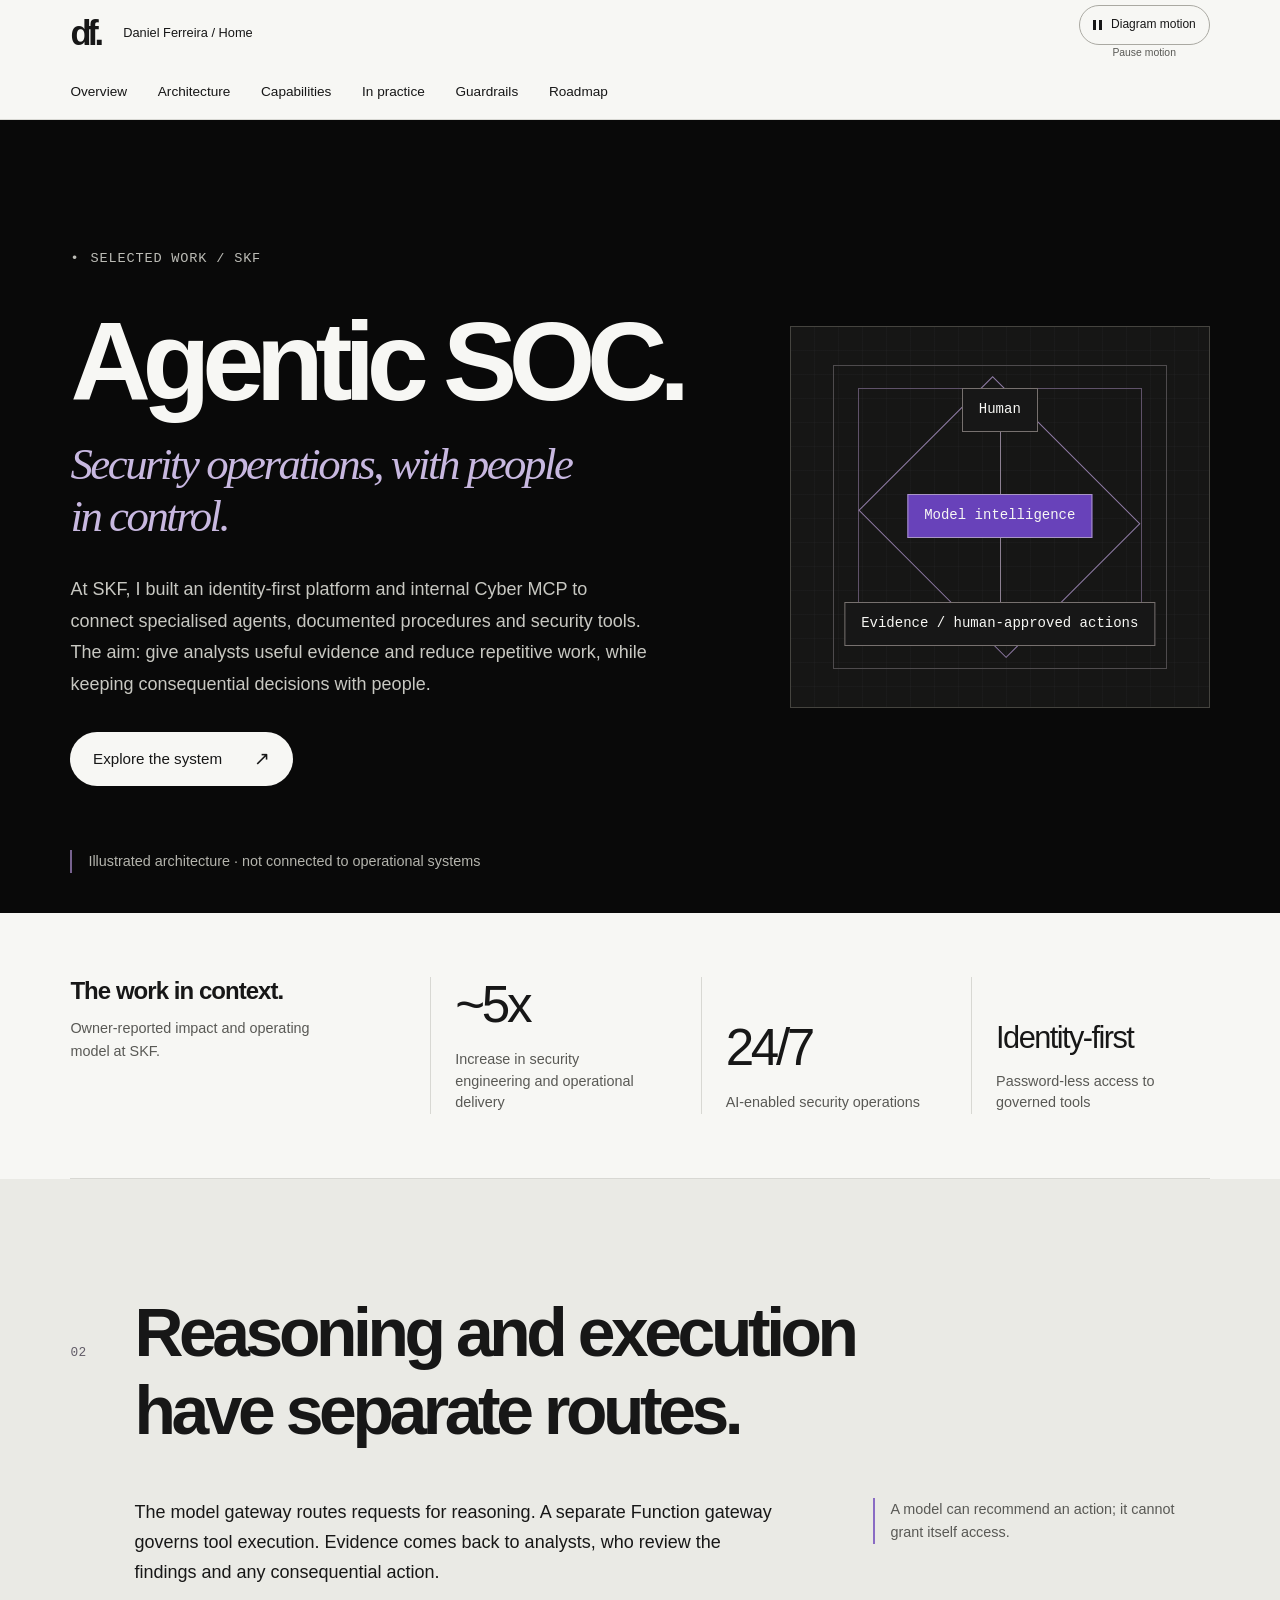
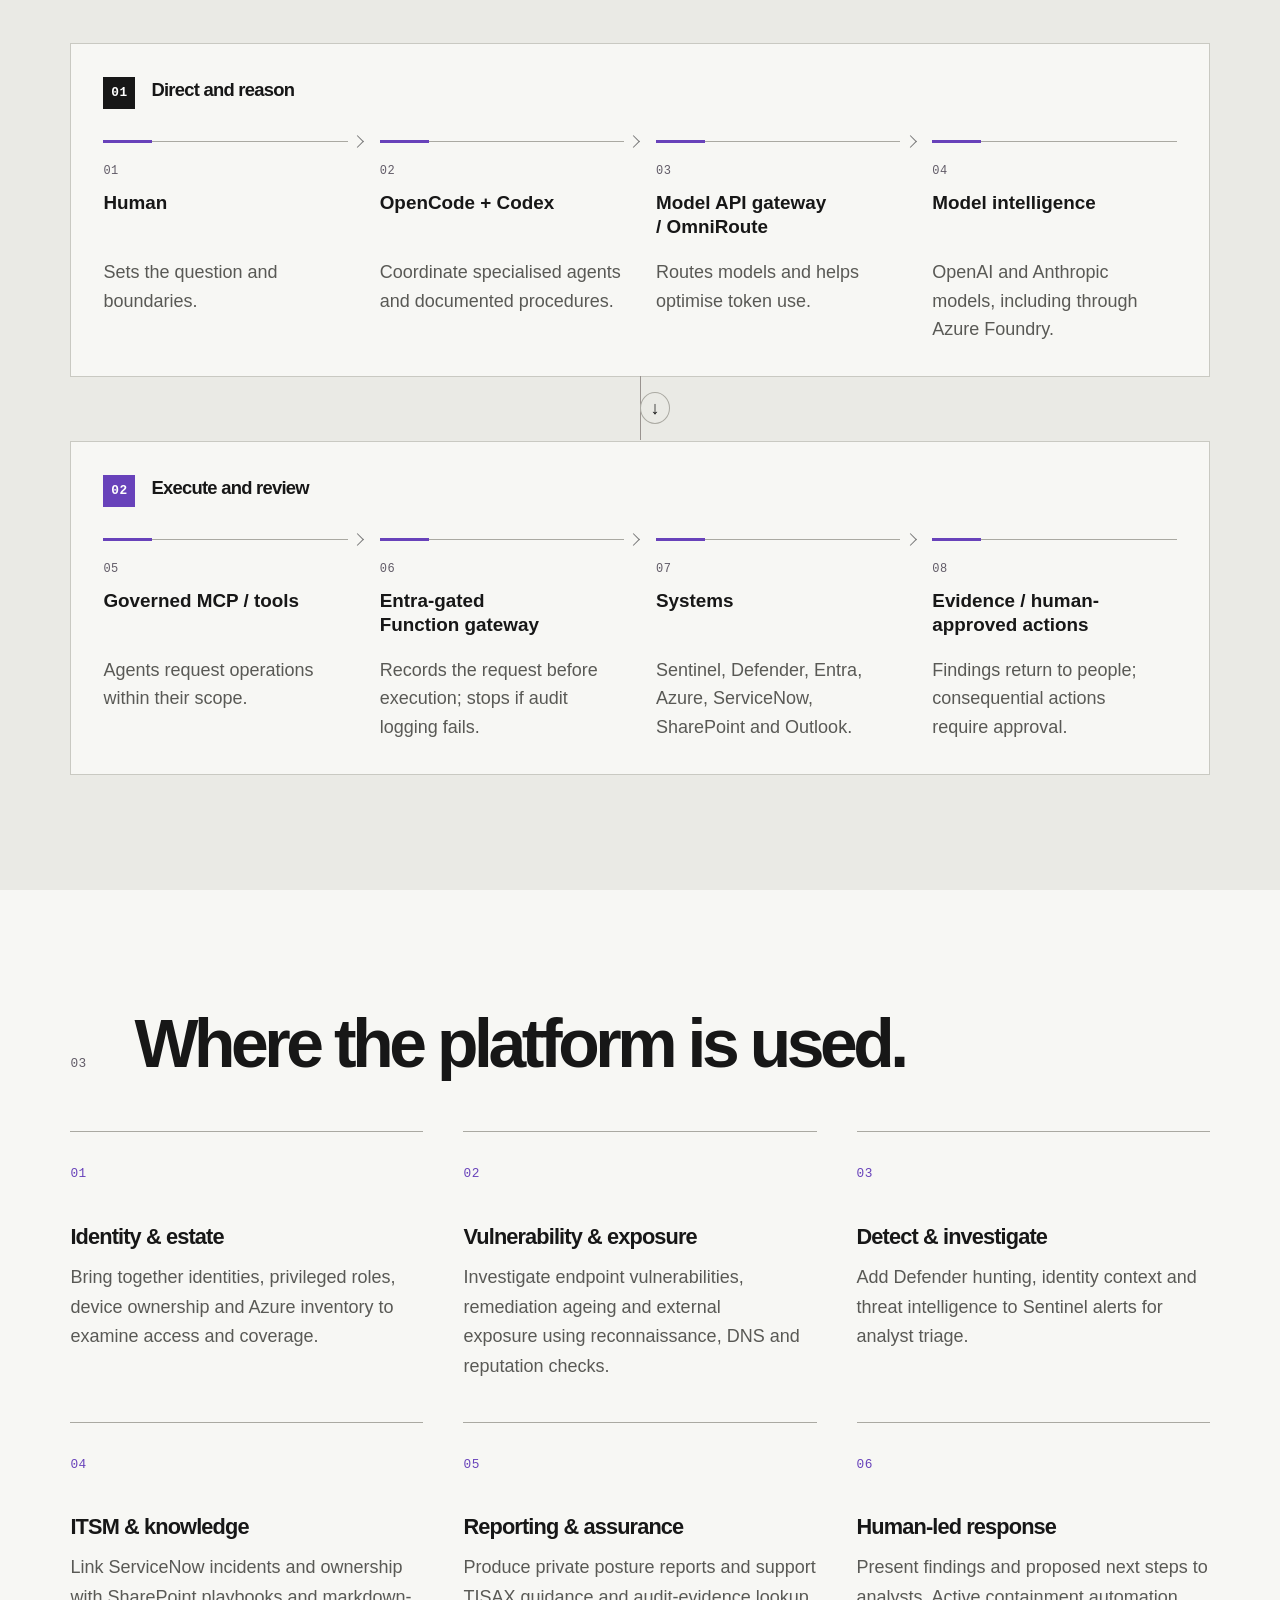
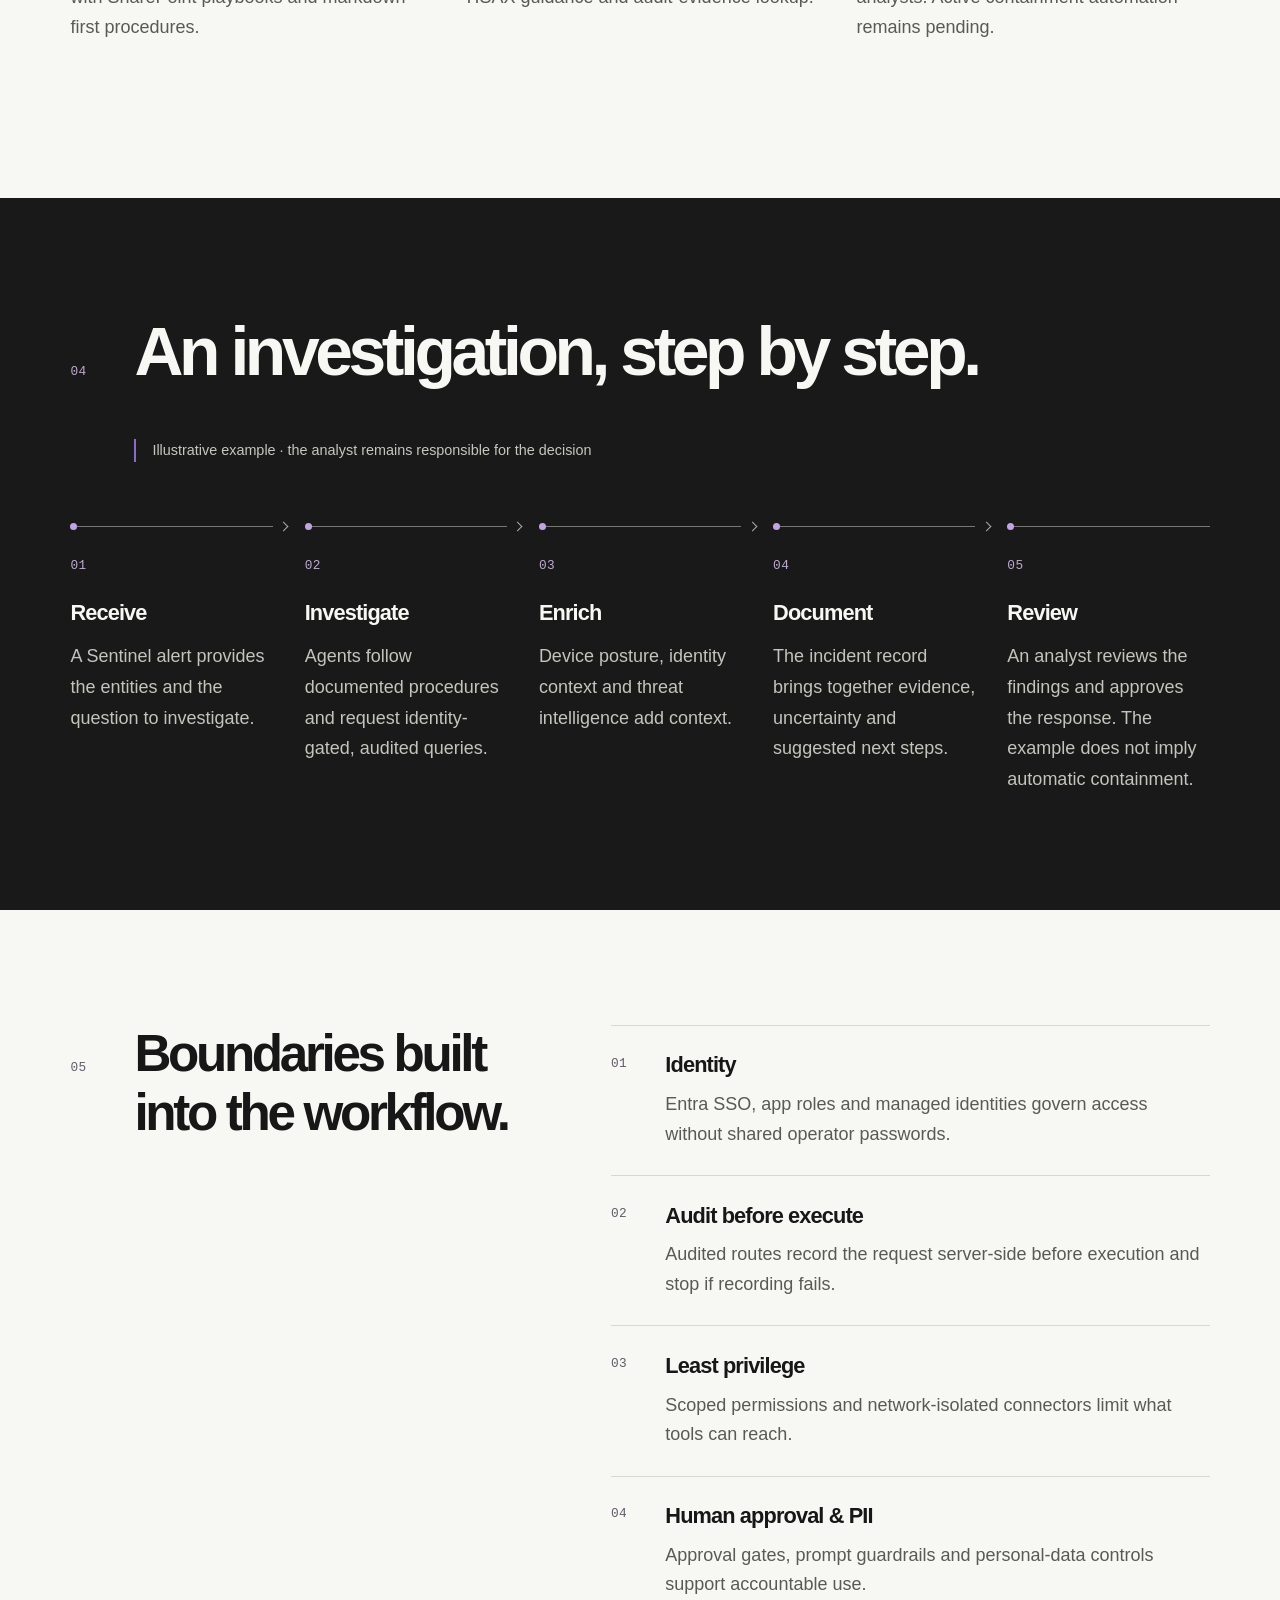
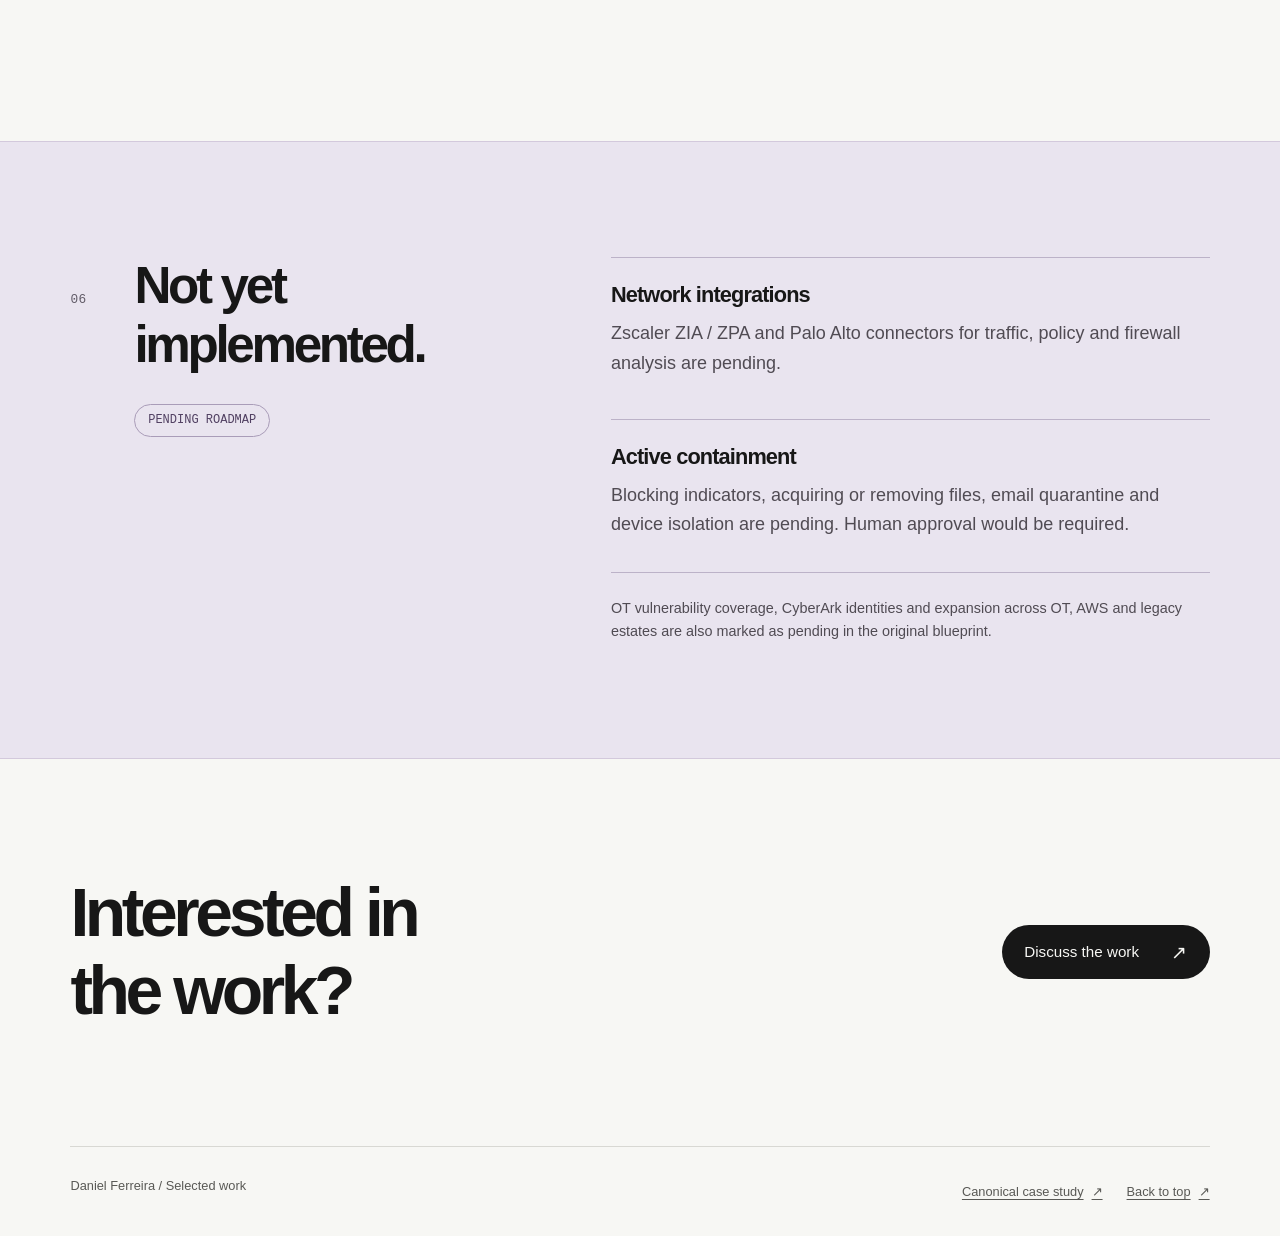
==== commit fe142bfc: "Update Agentic SOC case study mirror" ====
--- a/portfolio-agentic-SOC.html
+++ b/portfolio-agentic-SOC.html
@@ -4,16 +4,16 @@
   <meta charset="utf-8">
   <meta name="viewport" content="width=device-width, initial-scale=1">
   <title>Agentic SOC | Daniel Ferreira</title>
-  <meta name="description" content="An identity-first Agentic SOC built at SKF: model routing, governed tools and human oversight. An illustrated architecture case study by Daniel Ferreira.">
+  <meta name="description" content="An identity-first security operations platform at SKF, connecting AI agents to governed tools and analyst review. A case study by Daniel Ferreira.">
   <link rel="canonical" href="https://daniel.ferreira.fm/portfolio-agentic-SOC.html">
   <meta property="og:type" content="article">
   <meta property="og:url" content="https://daniel.ferreira.fm/portfolio-agentic-SOC.html">
   <meta property="og:title" content="Agentic SOC | Daniel Ferreira">
-  <meta property="og:description" content="An identity-first Agentic SOC built at SKF: model routing, governed tools and human oversight. An illustrated architecture case study by Daniel Ferreira.">
+  <meta property="og:description" content="An identity-first security operations platform at SKF, connecting AI agents to governed tools and analyst review. A case study by Daniel Ferreira.">
   <meta name="twitter:card" content="summary">
   <meta name="twitter:title" content="Agentic SOC | Daniel Ferreira">
-  <meta name="twitter:description" content="An identity-first Agentic SOC built at SKF: model routing, governed tools and human oversight. An illustrated architecture case study by Daniel Ferreira.">
-  <meta name="theme-color" content="#09182d">
+  <meta name="twitter:description" content="An identity-first security operations platform at SKF, connecting AI agents to governed tools and analyst review. A case study by Daniel Ferreira.">
+  <meta name="theme-color" content="#f7f7f4">
   <link rel="stylesheet" href="/soc.css">
   <script src="/soc.js" defer></script>
 </head>
@@ -32,9 +32,9 @@
         <div class="hero-copy">
           <p class="eyebrow">Selected work / SKF</p>
           <h1 id="overview-title">Agentic SOC.</h1>
-          <p class="hero-serif">Human judgement. Amplified.</p>
-          <p class="hero-description">At SKF, I built an identity-first Agentic SOC platform and internal Cyber MCP, bringing specialised agents and documented procedures to security engineering and operations. Less repetitive work. More context for the analyst. Consequential decisions stay with people.</p>
-          <a class="button" href="#architecture">Follow the architecture <span aria-hidden="true">↗</span></a>
+          <p class="hero-serif">Security operations, with people in control.</p>
+          <p class="hero-description">At SKF, I built an identity-first platform and internal Cyber MCP to connect specialised agents, documented procedures and security tools. The aim: give analysts useful evidence and reduce repetitive work, while keeping consequential decisions with people.</p>
+          <a class="button" href="#architecture">Explore the system <span aria-hidden="true">↗</span></a>
         </div>
         <div class="core-visual" aria-hidden="true">
           <div class="core-orbit"></div><div class="core-orbit orbit-inner"></div>
@@ -44,50 +44,50 @@
           <div class="core-label core-label-bottom">Evidence / human-approved actions</div>
           <div class="core-signal"></div>
         </div>
-        <p class="notice hero-notice">Architecture overview · illustration only. This page is not connected to operational systems.</p>
+        <p class="notice hero-notice">Illustrated architecture · not connected to operational systems</p>
       </div>
     </section>
     <section class="outcomes wrap" aria-labelledby="outcomes-title">
-      <div class="outcomes-intro"><h2 id="outcomes-title">Delivery, with control.</h2><p class="note">Reported impact across security engineering and operational delivery at SKF.</p></div>
-      <dl class="outcome-list"><div><dt>Security engineering &amp; operational delivery increase</dt><dd>~5x</dd></div><div><dt>AI-enabled SOC operations</dt><dd>24/7</dd></div><div><dt>Password-less, governed access</dt><dd>Identity-first</dd></div></dl>
+      <div class="outcomes-intro"><h2 id="outcomes-title">The work in context.</h2><p class="note">Owner-reported impact and operating model at SKF.</p></div>
+      <dl class="outcome-list"><div><dt>Increase in security engineering and operational delivery</dt><dd>~5x</dd></div><div><dt>AI-enabled security operations</dt><dd>24/7</dd></div><div><dt>Password-less access to governed tools</dt><dd>Identity-first</dd></div></dl>
     </section>
     <section id="architecture" class="architecture section-space" aria-labelledby="architecture-title" tabindex="-1">
       <div class="wrap">
-        <div class="section-heading" data-reveal><span class="index" aria-hidden="true">02</span><h2 id="architecture-title">Two gateways. Different jobs.</h2></div>
-        <div class="architecture-intro"><p>The model gateway routes reasoning requests; the Function gateway controls tool execution. Model output grants no system access. Evidence returns to people for review.</p><p class="notice">Reasoning → governed execution → analyst review.</p></div>
+        <div class="section-heading" data-reveal><span class="index" aria-hidden="true">02</span><h2 id="architecture-title">Reasoning and execution have separate routes.</h2></div>
+        <div class="architecture-intro"><p>The model gateway routes requests for reasoning. A separate Function gateway governs tool execution. Evidence comes back to analysts, who review the findings and any consequential action.</p><p class="notice">A model can recommend an action; it cannot grant itself access.</p></div>
         <ol class="architecture-paths" role="list"><li class="path" data-reveal>
-          <h3 class="path-title"><span class="index" aria-hidden="true">01</span>Human direction → model reasoning</h3>
-          <ol class="path-steps" role="list"><li class="path-step"><span class="index" aria-hidden="true">01</span><h4>Human</h4><p>Sets intent and boundaries.</p></li><li class="path-step"><span class="index" aria-hidden="true">02</span><h4>OpenCode + Codex</h4><p>Harnesses coordinate agents and procedures.</p></li><li class="path-step"><span class="index" aria-hidden="true">03</span><h4>Model API gateway / OmniRoute</h4><p>Model routing and token optimisation.</p></li><li class="path-step"><span class="index" aria-hidden="true">04</span><h4>Model intelligence</h4><p>OpenAI / Anthropic reasoning, including Azure Foundry models.</p></li></ol>
+          <h3 class="path-title"><span class="index" aria-hidden="true">01</span>Direct and reason</h3>
+          <ol class="path-steps" role="list"><li class="path-step"><span class="index" aria-hidden="true">01</span><h4>Human</h4><p>Sets the question and boundaries.</p></li><li class="path-step"><span class="index" aria-hidden="true">02</span><h4>OpenCode + Codex</h4><p>Coordinate specialised agents and documented procedures.</p></li><li class="path-step"><span class="index" aria-hidden="true">03</span><h4>Model API gateway / OmniRoute</h4><p>Routes models and helps optimise token use.</p></li><li class="path-step"><span class="index" aria-hidden="true">04</span><h4>Model intelligence</h4><p>OpenAI and Anthropic models, including through Azure Foundry.</p></li></ol>
           <div class="path-connector" aria-hidden="true"><span>↓</span></div>
         </li><li class="path" data-reveal>
-          <h3 class="path-title"><span class="index" aria-hidden="true">02</span>Governed tools → accountable operations</h3>
-          <ol class="path-steps" role="list"><li class="path-step"><span class="index" aria-hidden="true">05</span><h4>Governed MCP / tools</h4><p>Harnesses request scoped operations.</p></li><li class="path-step"><span class="index" aria-hidden="true">06</span><h4>Entra-gated Function gateway</h4><p>Audit first; execute only if the record succeeds.</p></li><li class="path-step"><span class="index" aria-hidden="true">07</span><h4>Systems</h4><p>Sentinel, Defender, Entra, Azure, ServiceNow, SharePoint and Outlook.</p></li><li class="path-step"><span class="index" aria-hidden="true">08</span><h4>Evidence / human-approved actions</h4><p>Reports and recommendations; people approve consequential actions.</p></li></ol>
+          <h3 class="path-title"><span class="index" aria-hidden="true">02</span>Execute and review</h3>
+          <ol class="path-steps" role="list"><li class="path-step"><span class="index" aria-hidden="true">05</span><h4>Governed MCP / tools</h4><p>Agents request operations within their scope.</p></li><li class="path-step"><span class="index" aria-hidden="true">06</span><h4>Entra-gated Function gateway</h4><p>Records the request before execution; stops if audit logging fails.</p></li><li class="path-step"><span class="index" aria-hidden="true">07</span><h4>Systems</h4><p>Sentinel, Defender, Entra, Azure, ServiceNow, SharePoint and Outlook.</p></li><li class="path-step"><span class="index" aria-hidden="true">08</span><h4>Evidence / human-approved actions</h4><p>Findings return to people; consequential actions require approval.</p></li></ol>
           
         </li></ol>
       </div>
     </section>
     <section id="capabilities" class="capabilities section-space wrap" aria-labelledby="capabilities-title" tabindex="-1">
-      <div class="section-heading" data-reveal><span class="index" aria-hidden="true">03</span><h2 id="capabilities-title">Six capabilities. One operating model.</h2></div>
-      <ul class="capability-grid" role="list"><li class="capability" data-reveal><span class="index" aria-hidden="true">01</span><h3>Identity &amp; estate</h3><p>Connect identities, privileged roles, device ownership and Azure inventory to understand access, coverage and risk.</p></li><li class="capability" data-reveal><span class="index" aria-hidden="true">02</span><h3>Vulnerability &amp; exposure</h3><p>Track endpoint vulnerabilities, remediation ageing and external exposure; use reconnaissance, DNS and reputation checks to investigate.</p></li><li class="capability" data-reveal><span class="index" aria-hidden="true">03</span><h3>Detect &amp; investigate</h3><p>Enrich Sentinel alerts with Defender hunting, identity context and threat intelligence for evidence-led triage.</p></li><li class="capability" data-reveal><span class="index" aria-hidden="true">04</span><h3>ITSM &amp; knowledge</h3><p>Connect ServiceNow incidents and ownership with SharePoint playbooks and markdown-first procedures, keeping investigation knowledge reusable.</p></li><li class="capability" data-reveal><span class="index" aria-hidden="true">05</span><h3>Reporting &amp; assurance</h3><p>Turn telemetry into private reports and posture summaries; support TISAX control guidance and audit-evidence lookup.</p></li><li class="capability" data-reveal><span class="index" aria-hidden="true">06</span><h3>Human-led response</h3><p>Give analysts documented findings and proposed next steps. Active containment automation remains pending, not a live capability.</p></li></ul>
+      <div class="section-heading" data-reveal><span class="index" aria-hidden="true">03</span><h2 id="capabilities-title">Where the platform is used.</h2></div>
+      <ul class="capability-grid" role="list"><li class="capability" data-reveal><span class="index" aria-hidden="true">01</span><h3>Identity &amp; estate</h3><p>Bring together identities, privileged roles, device ownership and Azure inventory to examine access and coverage.</p></li><li class="capability" data-reveal><span class="index" aria-hidden="true">02</span><h3>Vulnerability &amp; exposure</h3><p>Investigate endpoint vulnerabilities, remediation ageing and external exposure using reconnaissance, DNS and reputation checks.</p></li><li class="capability" data-reveal><span class="index" aria-hidden="true">03</span><h3>Detect &amp; investigate</h3><p>Add Defender hunting, identity context and threat intelligence to Sentinel alerts for analyst triage.</p></li><li class="capability" data-reveal><span class="index" aria-hidden="true">04</span><h3>ITSM &amp; knowledge</h3><p>Link ServiceNow incidents and ownership with SharePoint playbooks and markdown-first procedures.</p></li><li class="capability" data-reveal><span class="index" aria-hidden="true">05</span><h3>Reporting &amp; assurance</h3><p>Produce private posture reports and support TISAX guidance and audit-evidence lookup.</p></li><li class="capability" data-reveal><span class="index" aria-hidden="true">06</span><h3>Human-led response</h3><p>Present findings and proposed next steps to analysts. Active containment automation remains pending.</p></li></ul>
     </section>
     <section id="story" class="story section-space" aria-labelledby="story-title" tabindex="-1">
       <div class="wrap">
-        <div class="section-heading" data-reveal><span class="index" aria-hidden="true">04</span><h2 id="story-title">From alert to analyst.</h2></div>
-        <p class="notice">Illustrative workflow · from evidence to a human decision.</p>
-        <ol class="story-steps" role="list"><li data-reveal><span class="index" aria-hidden="true">01</span><h3>Receive</h3><p>A Sentinel alert supplies the starting entities and investigation question.</p></li><li data-reveal><span class="index" aria-hidden="true">02</span><h3>Investigate</h3><p>Agents follow procedures and request identity-gated, audited queries.</p></li><li data-reveal><span class="index" aria-hidden="true">03</span><h3>Enrich</h3><p>Device posture, identity context and threat intelligence inform the assessment.</p></li><li data-reveal><span class="index" aria-hidden="true">04</span><h3>Document</h3><p>Evidence, uncertainty and suggested next steps accompany the incident.</p></li><li data-reveal><span class="index" aria-hidden="true">05</span><h3>Review</h3><p>An analyst checks the findings and approves the response; no automatic containment is implied.</p></li></ol>
+        <div class="section-heading" data-reveal><span class="index" aria-hidden="true">04</span><h2 id="story-title">An investigation, step by step.</h2></div>
+        <p class="notice">Illustrative example · the analyst remains responsible for the decision</p>
+        <ol class="story-steps" role="list"><li data-reveal><span class="index" aria-hidden="true">01</span><h3>Receive</h3><p>A Sentinel alert provides the entities and the question to investigate.</p></li><li data-reveal><span class="index" aria-hidden="true">02</span><h3>Investigate</h3><p>Agents follow documented procedures and request identity-gated, audited queries.</p></li><li data-reveal><span class="index" aria-hidden="true">03</span><h3>Enrich</h3><p>Device posture, identity context and threat intelligence add context.</p></li><li data-reveal><span class="index" aria-hidden="true">04</span><h3>Document</h3><p>The incident record brings together evidence, uncertainty and suggested next steps.</p></li><li data-reveal><span class="index" aria-hidden="true">05</span><h3>Review</h3><p>An analyst reviews the findings and approves the response. The example does not imply automatic containment.</p></li></ol>
       </div>
     </section>
     <section id="guardrails" class="guardrails section-space wrap" aria-labelledby="guardrails-title" tabindex="-1">
-      <div class="section-heading" data-reveal><span class="index" aria-hidden="true">05</span><h2 id="guardrails-title">Control is part of the design.</h2></div>
-      <ul class="guardrail-list" role="list"><li data-reveal><span class="index" aria-hidden="true">01</span><h3>Identity</h3><p>Entra SSO, app roles and managed identities govern access, rather than shared operator passwords.</p></li><li data-reveal><span class="index" aria-hidden="true">02</span><h3>Audit before execute</h3><p>Audited routes write server-side records before execution and abort if recording fails.</p></li><li data-reveal><span class="index" aria-hidden="true">03</span><h3>Least privilege</h3><p>Scoped permissions and network-isolated connectors constrain what tools can reach.</p></li><li data-reveal><span class="index" aria-hidden="true">04</span><h3>Human approval &amp; PII</h3><p>Approval gates, prompt guardrails and personal-data controls keep automation accountable to people.</p></li></ul>
+      <div class="section-heading" data-reveal><span class="index" aria-hidden="true">05</span><h2 id="guardrails-title">Boundaries built into the workflow.</h2></div>
+      <ul class="guardrail-list" role="list"><li data-reveal><span class="index" aria-hidden="true">01</span><h3>Identity</h3><p>Entra SSO, app roles and managed identities govern access without shared operator passwords.</p></li><li data-reveal><span class="index" aria-hidden="true">02</span><h3>Audit before execute</h3><p>Audited routes record the request server-side before execution and stop if recording fails.</p></li><li data-reveal><span class="index" aria-hidden="true">03</span><h3>Least privilege</h3><p>Scoped permissions and network-isolated connectors limit what tools can reach.</p></li><li data-reveal><span class="index" aria-hidden="true">04</span><h3>Human approval &amp; PII</h3><p>Approval gates, prompt guardrails and personal-data controls support accountable use.</p></li></ul>
     </section>
     <section id="roadmap" class="roadmap section-space" aria-labelledby="roadmap-title" tabindex="-1">
       <div class="wrap roadmap-grid">
-        <div><div class="section-heading" data-reveal><span class="index" aria-hidden="true">06</span><h2 id="roadmap-title">What comes next.</h2></div><p class="status">Pending roadmap</p></div>
-        <div><ul class="roadmap-list" role="list"><li data-reveal><h3>Network integrations</h3><p>Zscaler ZIA / ZPA and Palo Alto connector integrations for traffic, policy and firewall analysis remain pending.</p></li><li data-reveal><h3>Active containment</h3><p>Blocking indicators, acquiring or removing files, email quarantine and device isolation remain pending, with human approval required.</p></li></ul><p class="note roadmap-note">The original blueprint also marks OT vulnerability coverage, CyberArk identities and OT/AWS/legacy estate expansion as pending.</p></div>
+        <div><div class="section-heading" data-reveal><span class="index" aria-hidden="true">06</span><h2 id="roadmap-title">Not yet implemented.</h2></div><p class="status">Pending roadmap</p></div>
+        <div><ul class="roadmap-list" role="list"><li data-reveal><h3>Network integrations</h3><p>Zscaler ZIA / ZPA and Palo Alto connectors for traffic, policy and firewall analysis are pending.</p></li><li data-reveal><h3>Active containment</h3><p>Blocking indicators, acquiring or removing files, email quarantine and device isolation are pending. Human approval would be required.</p></li></ul><p class="note roadmap-note">OT vulnerability coverage, CyberArk identities and expansion across OT, AWS and legacy estates are also marked as pending in the original blueprint.</p></div>
       </div>
     </section>
-    <section class="closing section-space wrap" aria-labelledby="closing-title"><h2 id="closing-title">Better tools. Accountable teams.</h2><a class="button button-dark" href="https://daniel.ferreira.fm/#contact">Discuss the work <span aria-hidden="true">↗</span></a></section>
+    <section class="closing section-space wrap" aria-labelledby="closing-title"><h2 id="closing-title">Interested in the work?</h2><a class="button button-dark" href="https://daniel.ferreira.fm/#contact">Discuss the work <span aria-hidden="true">↗</span></a></section>
   </main>
   <footer class="footer wrap"><p>Daniel Ferreira / Selected work</p><div><a class="text-link" href="https://daniel.ferreira.fm/portfolio-agentic-SOC.html">Canonical case study <span aria-hidden="true">↗</span></a><a class="text-link" href="#overview">Back to top <span aria-hidden="true">↗</span></a></div></footer>
 </body>
--- a/soc.css
+++ b/soc.css
@@ -1,254 +1,137 @@
-:root {
-  color-scheme: light;
-  --ink: #10233c;
-  --muted: #506078;
-  --navy: #09182d;
-  --azure: #1468c4;
-  --violet: #7055c7;
-  --line: #d5dfe9;
-  --paper: #f7f9fc;
-  --motion-state: paused;
-  --anchor-offset: 9rem;
-  font-family: -apple-system, BlinkMacSystemFont, "Segoe UI", sans-serif;
-  color: var(--ink);
-  background: var(--paper);
-  font-synthesis: none;
+:root{color-scheme:light;--paper:#f7f7f4;--ink:#171717;--muted:#595955;--line:#d8d8d3;--violet:#6842ba;--motion-state:paused;--anchor-offset:9rem;--gutter:clamp(22px,5.5vw,100px);font-family:Arial,Helvetica,sans-serif;color:var(--ink);background:var(--paper);font-synthesis:none}
+*,*::before,*::after{box-sizing:border-box}
+body,h1,h2,h3,h4,p,ul,ol,dl,dd{margin:0}
+body{font-size:18px;line-height:1.65;-webkit-font-smoothing:antialiased}
+h1,h2,h3,h4{line-height:1.15;text-wrap:balance}
+h2{font-size:clamp(2.8rem,5.3vw,5.5rem);letter-spacing:-.065em;font-weight:600}
+h3{font-size:clamp(1.3rem,1.7vw,1.65rem);letter-spacing:-.04em;font-weight:600}
+p{text-wrap:pretty}
+a{color:inherit;text-decoration-thickness:1px;text-underline-offset:.25em}
+a:hover{text-decoration-thickness:2px}
+button{font:inherit;color:inherit;cursor:pointer}
+a,button{-webkit-tap-highlight-color:transparent}
+:focus-visible{outline:2px solid currentColor;outline-offset:5px}
+[hidden]{display:none!important}
+[tabindex="-1"]{scroll-margin-top:var(--anchor-offset)}
+section:focus,main:focus{outline:none}
+.wrap{width:calc(100% - 2 * var(--gutter));max-width:1480px;margin-inline:auto}
+.section-space{padding-block:clamp(5rem,9vw,9rem)}
+.index,.eyebrow,.status{font-family:'Courier New',monospace;text-transform:uppercase}
+.index{font-size:.8rem;line-height:1.5;letter-spacing:.04em;color:#615b67}
+.note,.notice{font-size:.9rem;line-height:1.6;color:var(--muted)}
+.notice{border-left:2px solid #8a6cc4;padding-left:1rem}
+.section-heading{display:grid;grid-template-columns:3rem minmax(0,1fr);align-items:baseline;gap:1rem;margin-bottom:3rem}
+.section-heading h2{max-width:900px}
+.skip-link{position:fixed;z-index:20;top:1rem;left:1rem;transform:translateY(-180%);background:white;color:#171717;padding:.8rem 1rem}
+.skip-link:focus{transform:none}
+.masthead{position:sticky;z-index:10;top:0;background:rgba(247,247,244,.97);color:var(--ink);border-bottom:1px solid var(--line);backdrop-filter:blur(14px)}
+.masthead-inner{min-height:65px;display:flex;align-items:center;justify-content:space-between;gap:1rem}
+.home-link{display:inline-flex;gap:1.25rem;align-items:center;text-decoration:none;font-size:.8rem}
+.wordmark{font-size:2.15rem;font-weight:800;letter-spacing:-.12em;line-height:1;padding-right:.2rem}
+.section-nav{display:flex;gap:clamp(.6rem,2.4vw,2.3rem);padding-block:.35rem}
+.section-nav a{display:flex;align-items:center;min-height:42px;font-size:.85rem;text-decoration:none;border-bottom:1px solid transparent}
+.section-nav a:hover{border-color:currentColor}
+.motion-tools{display:grid;justify-items:center;gap:.1rem;flex-shrink:0;padding-block:.3rem}
+#motion-state{font-size:.65rem;line-height:1.4;color:var(--muted)}
+.motion-control{border:1px solid #aaa9a2;border-radius:30px;background:transparent;padding:.45rem .8rem;min-height:40px;font-size:.75rem;display:flex;gap:.6rem;align-items:center}
+.motion-control:hover{border-color:var(--ink)}
+.motion-control[aria-disabled="true"]{cursor:default}
+.motion-icon{width:9px;height:10px;border-left:3px solid;border-right:3px solid}
+.motion-control[aria-pressed="false"] .motion-icon{border:0;width:10px;height:10px;background:currentColor;border-radius:50%}
+.hero{background:#090909;color:var(--paper);overflow:hidden}
+.hero-grid{display:grid;grid-template-columns:minmax(0,1.25fr) minmax(0,.8fr);gap:2rem 5vw;align-items:center;padding-top:clamp(5rem,10vw,9rem);padding-bottom:2.5rem}
+.hero-copy{min-width:0}
+.eyebrow{font-size:.85rem;letter-spacing:.06em;color:#bcbcb6;margin-bottom:2.5rem}
+.eyebrow::before{content:'•';margin-right:.7rem}
+.hero h1{font-size:clamp(4rem,8.7vw,9rem);font-weight:700;letter-spacing:-.075em;line-height:.94}
+.hero-serif{font-family:Georgia,'Times New Roman',serif;font-style:italic;font-size:clamp(1.9rem,3.5vw,3.5rem);line-height:1.15;letter-spacing:-.055em;color:#c8b8e0;margin:1.5rem 0 2rem}
+.hero-description{max-width:58ch;color:#c8c8c2;line-height:1.75}
+.button{display:inline-flex;align-items:center;justify-content:center;gap:2rem;padding:.9rem 1.35rem;border-radius:40px;background:var(--paper);color:var(--ink);text-decoration:none;font-size:.95rem;line-height:1.2;margin-top:2rem;border:1px solid transparent;min-height:48px;max-width:100%}
+.button:hover{background:#e8e8e1}
+.button span{font-size:1.2rem}
+.hero-notice{grid-column:1/-1;color:#b4b4ad;margin-top:2rem;max-width:70ch;border-color:#77628f}
+/* A quiet, diagrammatic abstraction of the operating model, not a product screenshot. */
+.core-visual{position:relative;aspect-ratio:1.1;width:100%;max-width:510px;margin-inline:auto;border:1px solid #45443f;background:#161615;overflow:hidden}
+.core-visual::before{content:'';position:absolute;inset:0;background-image:linear-gradient(#fff0 23px,#ffffff0b 24px),linear-gradient(90deg,#fff0 23px,#ffffff0b 24px);background-size:24px 24px}
+.core-orbit{position:absolute;inset:10%;border:1px solid #4e4b4d;animation:orbit 24s linear infinite}
+.core-orbit.orbit-inner{inset:16%;border-color:#5f5269;animation-direction:reverse;animation-duration:36s}
+.core-sphere{position:absolute;inset:25%;border:1px solid #8e7aa4;transform:rotate(45deg)}
+.core-sphere i{display:none}
+.core-label{position:absolute;left:50%;transform:translateX(-50%);z-index:1;text-align:center;width:max-content;max-width:80%;padding:.7rem 1rem;background:#171717;border:1px solid #77716f;color:#f7f7f4;font:14px/1.4 'Courier New',monospace}
+.core-label-top{top:16%}.core-label-center{top:44%;background:#6842ba;border-color:#a995c5}.core-label-bottom{bottom:16%}
+.core-signal{position:absolute;top:20%;bottom:20%;left:50%;width:1px;background:#8c8092}
+.outcomes{padding-block:4rem;display:grid;grid-template-columns:minmax(0,.8fr) minmax(0,2fr);gap:3rem;border-bottom:1px solid var(--line)}
+.outcomes h2{font-size:1.5rem;letter-spacing:-.04em;margin-bottom:.75rem}
+.outcomes-intro .note{max-width:35ch}
+.outcome-list{display:grid;grid-template-columns:repeat(3,minmax(0,1fr));gap:2rem}
+.outcome-list>div{display:flex;flex-direction:column-reverse;justify-content:end;align-items:start;border-left:1px solid var(--line);padding-left:1.5rem}
+.outcome-list dd{font-size:clamp(2.2rem,4vw,4rem);line-height:1.1;letter-spacing:-.065em;margin-bottom:1rem;font-weight:500}
+.outcome-list>div:last-child dd{font-size:clamp(1.5rem,2.4vw,2.2rem);letter-spacing:-.05em}
+.outcome-list dt{color:var(--muted);font-size:.9rem;line-height:1.5;max-width:25ch}
+.architecture{background:#eaeae5}
+.architecture-intro{display:grid;grid-template-columns:minmax(0,2fr) minmax(0,1fr);gap:4rem;align-items:start;margin-bottom:3.5rem;margin-left:4rem}
+.architecture-intro>p:first-child{max-width:64ch}
+.architecture-paths,.path-steps,.capability-grid,.story-steps,.guardrail-list,.roadmap-list{list-style:none;padding:0}
+.path{position:relative;background:var(--paper);border:1px solid #c9c9c2;padding:2rem}
+.path+.path{margin-top:4rem}
+.path-title{font-size:1.15rem;display:flex;align-items:baseline;gap:1rem;margin-bottom:2rem;line-height:1.5}
+.path-title .index{color:#fff;background:var(--ink);min-width:32px;text-align:center;line-height:32px}
+.path+.path .path-title .index{background:var(--violet)}
+.path-steps{display:grid;grid-template-columns:repeat(4,minmax(0,1fr));gap:2rem}
+.path-step{position:relative;border-top:1px solid #aaa9a2;padding-top:1.25rem;min-width:0}
+.path-step:not(:last-child)::after{content:'';position:absolute;width:9px;height:9px;border-top:1px solid #777;border-right:1px solid #777;top:-5px;right:-.9rem;transform:rotate(45deg)}
+.path-step::before{content:'';position:absolute;top:-2px;left:0;width:20%;height:3px;background:#6842ba;animation:signal 4s ease-in-out infinite}
+.path-step:nth-child(2)::before{animation-delay:.6s}.path-step:nth-child(3)::before{animation-delay:1.2s}.path-step:nth-child(4)::before{animation-delay:1.8s}
+.path-step>.index{display:block;font-size:.75rem;margin-bottom:.65rem}
+.path-step h4{font-size:1.18rem;font-weight:600;line-height:1.3;margin-bottom:.65rem;min-height:3em;overflow-wrap:anywhere}
+.path-step p{color:var(--muted);line-height:1.6}
+.path-connector{position:absolute;left:50%;top:100%;height:4rem;width:1px;background:#99938f;display:grid;place-items:center}
+.path-connector span{background:#eaeae5;border:1px solid #aaa9a2;border-radius:50%;width:30px;line-height:30px;text-align:center}
+.capability-grid{display:grid;grid-template-columns:repeat(3,minmax(0,1fr));column-gap:2.5rem}
+.capability{position:relative;padding:2rem 0 2.5rem;min-width:0;border-top:1px solid #aaa9a2}
+.capability>.index{display:block;margin-bottom:2.5rem;color:var(--violet)}
+.capability h3{margin-bottom:.9rem}.capability p{color:var(--muted)}
+.story{background:#191919;color:var(--paper)}
+.story .index{color:#beaace}.story .notice{color:#c6c6c0;margin-left:4rem}
+.story-steps{display:grid;grid-template-columns:repeat(5,minmax(0,1fr));gap:2rem;margin-top:4rem}
+.story-steps li{position:relative;border-top:1px solid #777;padding-top:1.4rem}
+.story-steps li::before{content:'';position:absolute;top:-4px;left:0;width:7px;height:7px;background:#c2a4e5;border-radius:50%}
+.story-steps li:not(:last-child)::after{content:'';position:absolute;top:-4px;right:-.9rem;width:7px;height:7px;border-top:1px solid #aaa;border-right:1px solid #aaa;transform:rotate(45deg)}
+.story-steps h3{margin-block:1.35rem 1rem}.story-steps p{color:#c4c4bd;line-height:1.7}
+.guardrails h2,.roadmap h2{font-size:clamp(2.3rem,4vw,4.5rem)}
+.guardrails{display:grid;grid-template-columns:minmax(0,1fr) minmax(0,1.3fr);gap:5rem}
+.guardrail-list li{display:grid;grid-template-columns:2.4rem minmax(0,1fr);gap:.65rem 1rem;border-top:1px solid var(--line);padding-block:1.6rem}
+.guardrail-list p{grid-column:2;color:var(--muted)}.guardrail-list h3{line-height:1.3}.guardrail-list .index{padding-top:.15rem}
+.roadmap{background:#e9e4ef;border-block:1px solid #d3c9dc}
+.roadmap-grid{display:grid;grid-template-columns:minmax(0,1fr) minmax(0,1.3fr);gap:5rem}
+.roadmap .section-heading{margin-bottom:1.75rem}
+.status{display:inline-block;color:#514062;border:1px solid #a99cb8;border-radius:30px;padding:.35rem .8rem;font-size:.75rem;margin-left:4rem}
+.roadmap-list{display:grid;gap:2.5rem}.roadmap-list li{border-top:1px solid #bcb2c8;padding-top:1.5rem}.roadmap-list h3{margin-bottom:.75rem}.roadmap-list p{color:#504b53}
+.roadmap-note{border-top:1px solid #bcb2c8;padding-top:1.5rem;margin-top:2rem;color:#504b53}
+.closing{display:flex;gap:3rem;justify-content:space-between;align-items:center}.closing h2{max-width:15ch}.closing .button{margin-top:0;flex-shrink:0}
+.button-dark{background:var(--ink);color:var(--paper)}.button-dark:hover{background:#444}
+.footer{padding-block:1.8rem;border-top:1px solid var(--line);display:flex;gap:2rem;justify-content:space-between;color:var(--muted);font-size:.8rem}
+.footer>div{display:flex;flex-wrap:wrap;gap:1.5rem}.text-link{display:inline-flex;align-items:center;gap:.5rem;min-height:32px}
+.motion-active{--motion-state:running}.core-orbit,.path-step::before,.is-seen{animation-play-state:var(--motion-state)}
+.is-seen{animation-name:arrive;animation-duration:.65s;animation-timing-function:ease-out}.is-seen:nth-child(2n){animation-delay:.07s}.is-seen:nth-child(3n){animation-delay:.14s}
+@keyframes orbit{to{transform:rotate(360deg)}}@keyframes signal{0%,100%{transform:translateX(0);opacity:.55}65%{transform:translateX(400%);opacity:1}}@keyframes arrive{from{transform:translateY(10px)}to{transform:none}}
+@media(max-width:1100px){
+ .outcomes{grid-template-columns:1fr;gap:2rem}.outcomes-intro{display:flex;gap:2rem;justify-content:space-between}.outcomes-intro .note{max-width:55ch}.outcome-list{gap:3rem}
+ .architecture-intro{margin-left:0;gap:2rem}.path-steps{gap:1.5rem}.path-step h4{font-size:1.07rem}
+ .capability-grid{grid-template-columns:repeat(2,minmax(0,1fr))}.story-steps{grid-template-columns:1fr;gap:0}
+ .story-steps li{display:grid;grid-template-columns:2rem 9rem minmax(0,1fr);gap:1.5rem;border-top:0;border-left:1px solid #777;padding:1.4rem 0 1.4rem 1.5rem;margin-left:.3rem}
+ .story-steps li::before{top:2rem;left:-4px}.story-steps li:not(:last-child)::after{top:auto;bottom:0;right:auto;left:-4px;transform:rotate(135deg)}.story-steps h3{margin:0;line-height:1.4}
+ .guardrails,.roadmap-grid{gap:3rem}
 }
-
-*, *::before, *::after { box-sizing: border-box; }
-body, h1, h2, h3, h4, p, ul, ol, dl, dd { margin: 0; }
-body { font-size: 18px; line-height: 1.65; }
-h1, h2, h3, h4 { line-height: 1.15; text-wrap: balance; }
-h2 { font-size: clamp(2.15rem, 4vw, 3.65rem); letter-spacing: -.045em; font-weight: 600; }
-h3 { font-size: 1.4rem; letter-spacing: -.025em; font-weight: 650; }
-p { text-wrap: pretty; }
-a { color: inherit; text-decoration-thickness: 1px; text-underline-offset: .25em; }
-a:hover { text-decoration-thickness: 2px; }
-button { font: inherit; }
-button, a { -webkit-tap-highlight-color: transparent; }
-:focus-visible { outline: 3px solid #6a5be0; outline-offset: 5px; border-radius: 2px; }
-.masthead :focus-visible, .hero :focus-visible { outline-color: #b9ceff; }
-[hidden] { display: none !important; }
-[tabindex="-1"] { scroll-margin-top: var(--anchor-offset); }
-section:focus, main:focus { outline: none; }
-.wrap { width: min(100% - 7rem, 1328px); margin-inline: auto; }
-.section-space { padding-block: clamp(4.5rem, 8vw, 8rem); }
-.index, .eyebrow, .status { font-family: "SFMono-Regular", Consolas, monospace; }
-.index { font-size: .85rem; font-weight: 500; letter-spacing: .03em; color: var(--azure); }
-.note, .notice { font-size: .9rem; line-height: 1.6; color: var(--muted); }
-.notice { border-left: 2px solid #698ed5; padding-left: 1rem; }
-.section-heading { display: grid; grid-template-columns: 3rem minmax(0, 1fr); align-items: baseline; gap: 1rem; margin-bottom: 2.6rem; }
-.section-heading h2 { max-width: 780px; }
-.skip-link { position: fixed; z-index: 20; top: 1rem; left: 1rem; transform: translateY(-180%); background: white; color: var(--ink); padding: .8rem 1rem; }
-.skip-link:focus { transform: none; }
-
-.masthead { position: sticky; z-index: 10; top: 0; background: #09182df5; color: #eef5ff; border-bottom: 1px solid #354258; }
-.masthead-inner { min-height: 65px; display: flex; align-items: center; justify-content: space-between; gap: 1rem; }
-.home-link { display: inline-flex; gap: 1.25rem; align-items: center; text-decoration: none; font-size: .8rem; letter-spacing: .015em; }
-.wordmark { font-size: 2.15rem; font-weight: 750; letter-spacing: -.07em; line-height: 1; }
-.section-nav { display: flex; gap: clamp(.4rem, 2vw, 2rem); padding-block: .35rem; }
-.section-nav a { display: flex; align-items: center; min-height: 42px; font-size: .85rem; text-decoration: none; border-bottom: 1px solid transparent; }
-.section-nav a:hover { color: #b6cfff; border-color: currentColor; }
-.motion-tools { display: grid; justify-items: center; gap: .1rem; flex-shrink: 0; padding-block: .3rem; }
-#motion-state { font-size: .65rem; line-height: 1.4; color: #bbcae1; }
-.motion-control { border: 1px solid #55647c; border-radius: 30px; background: transparent; color: #e4ecfa; padding: .45rem .8rem; min-height: 40px; font-size: .75rem; display: flex; gap: .6rem; align-items: center; cursor: pointer; }
-.motion-control:hover { border-color: #bfceee; }
-.motion-control[aria-disabled="true"] { cursor: default; }
-.motion-icon { width: 9px; height: 10px; border-left: 3px solid; border-right: 3px solid; }
-.motion-control[aria-pressed="false"] .motion-icon { border: 0; width: 10px; height: 10px; background: currentColor; border-radius: 50%; }
-
-.hero { color: #f7faff; position: relative; isolation: isolate; background: radial-gradient(ellipse at 90% 45%, #193663 0%, transparent 55%), linear-gradient(120deg, #09182d, #0f2543 70%, #211d49); overflow: clip; }
-.hero::before { content: ""; position: absolute; inset: 0; z-index: -1; background-image: linear-gradient(#8db7ef0b 1px, transparent 1px), linear-gradient(90deg, #8db7ef0b 1px, transparent 1px); background-size: 60px 60px; mask-image: linear-gradient(90deg, transparent, black); }
-.hero-grid { display: grid; grid-template-columns: minmax(0, 1.25fr) minmax(0, 1fr); column-gap: 1rem; align-items: center; padding-top: clamp(3.5rem, 7vw, 6.5rem); padding-bottom: 2.25rem; }
-.hero-copy { z-index: 1; }
-.eyebrow { font-size: .75rem; letter-spacing: .12em; text-transform: uppercase; color: #a7c7f7; margin-bottom: 2rem; }
-.hero h1 { font-size: clamp(3.1rem, 6.9vw, 6.7rem); line-height: 1.03; letter-spacing: -.065em; font-weight: 700; background: linear-gradient(100deg, #fff 4%, #b8dbff 50%, #bcabff); background-clip: text; color: transparent; }
-.hero-serif { font-family: Georgia, "Times New Roman", serif; font-style: italic; font-size: clamp(1.65rem, 3vw, 2.7rem); line-height: 1.25; color: #d5d5f7; margin-block: 1rem 1.8rem; letter-spacing: -.035em; }
-.hero-description { color: #c3d0e3; max-width: 59ch; line-height: 1.8; }
-.button { display: inline-flex; justify-content: space-between; align-items: center; gap: 2rem; padding: .9rem 1.3rem; border-radius: 4px; background: #eff5ff; color: var(--navy); text-decoration: none; font-size: .95rem; font-weight: 600; margin-top: 2rem; border: 1px solid transparent; }
-.button:hover { background: #dae7ff; }
-.button span { font-size: 1.3rem; }
-.hero-notice { grid-column: 1 / -1; color: #a8bad3; margin-top: 4rem; max-width: 70ch; border-color: #4e75b0; }
-.core-visual { position: relative; aspect-ratio: 1; width: 100%; max-width: 550px; margin-inline: auto; }
-.core-visual::before { content: ""; position: absolute; inset: -7%; border-radius: 50%; background: radial-gradient(ellipse, #4778ee30, #7966df17 40%, transparent 65%); }
-.core-sphere { position: absolute; inset: 20%; border-radius: 50%; overflow: hidden; border: 1px solid #9fc6ffb3; box-shadow: inset -25px -20px 65px #080f3cd9, inset 8px 10px 35px #97c8ff66, 0 0 40px #508bff4d, 0 0 110px #7355f04d; background: repeating-linear-gradient(0deg, transparent 0 17px, #a9cbff45 18px, transparent 19px), radial-gradient(circle at 32% 30%, #739fe070, #41459670 55%, #151e44); transform: rotate(-22deg); }
-.core-sphere i { position: absolute; border: 1px solid #b4cfff75; inset: -2% 12%; border-radius: 50%; }
-.core-sphere i:nth-child(2) { inset-inline: 27%; }
-.core-sphere i:nth-child(3) { inset-inline: 43%; }
-.core-sphere i:nth-child(4) { inset: 20% -5%; }
-.core-sphere i:nth-child(5) { inset: 36% -5%; }
-.core-orbit { position: absolute; inset: 7%; border: 1px solid #9dbbff40; border-radius: 50%; animation: orbit 32s linear infinite; }
-.core-orbit::before { content: ""; position: absolute; width: 9px; height: 9px; border-radius: 50%; top: 14%; left: 14%; background: #b4dcff; box-shadow: 0 0 20px #7aaaff; }
-.orbit-inner { inset: 13%; border-style: dashed; border-color: #b4a2ff40; animation-direction: reverse; animation-duration: 46s; }
-.orbit-inner::before { background: #c2afff; width: 5px; height: 5px; }
-.core-label { position: absolute; z-index: 1; color: #d5e5ff; font-size: .75rem; line-height: 1.5; text-align: center; background: #0e2244eb; padding: .5rem .85rem; border: 1px solid #6080af80; border-radius: 4px; left: 50%; transform: translateX(-50%); }
-.core-label-top { top: 3%; }
-.core-label-center { top: 44%; width: max-content; max-width: 76%; font-size: 1.05rem; letter-spacing: -.02em; background: #11274be8; border-color: #93b8ed; }
-.core-label-bottom { bottom: 1%; width: max-content; max-width: 78%; border-color: #968ad080; }
-.core-signal { position: absolute; top: 12%; bottom: 10%; left: 50%; width: 1px; background: linear-gradient(#9dc6ff80, transparent 20% 80%, #aea0fb80); }
-
-.outcomes { padding-block: 3.5rem 4rem; display: grid; grid-template-columns: minmax(0, .85fr) minmax(0, 2fr); gap: 3rem; border-bottom: 1px solid var(--line); }
-.outcomes h2 { font-size: 1.35rem; letter-spacing: -.025em; margin-bottom: .75rem; }
-.outcomes-intro .note { max-width: 34ch; }
-.outcome-list { display: grid; grid-template-columns: repeat(3, minmax(0, 1fr)); gap: 2rem; }
-.outcome-list > div { display: flex; flex-direction: column-reverse; justify-content: end; align-items: start; }
-.outcome-list dd { font-size: clamp(2rem, 3.6vw, 3.4rem); line-height: 1.1; letter-spacing: -.055em; margin-bottom: 1rem; font-weight: 550; }
-.outcome-list > div:last-child dd { font-size: clamp(1.4rem, 2.3vw, 2.1rem); letter-spacing: -.04em; }
-.outcome-list dt { color: var(--muted); font-size: .9rem; line-height: 1.5; max-width: 24ch; }
-
-.architecture { background: linear-gradient(#f7f9fc, #edf2fa); }
-.architecture-intro { display: grid; grid-template-columns: minmax(0, 2fr) minmax(0, 1fr); gap: 4rem; align-items: start; margin-bottom: 3.5rem; margin-left: 4rem; }
-.architecture-intro > p:first-child { max-width: 64ch; }
-.architecture-paths, .path-steps, .capability-grid, .story-steps, .guardrail-list, .roadmap-list { list-style: none; padding: 0; }
-.path { position: relative; background: #fff; border: 1px solid #bbcce1; border-radius: 10px; padding: 1.8rem; box-shadow: 0 8px 30px #213a6310; }
-.path + .path { margin-top: 4.5rem; border-color: #c6bfdf; }
-.path-title { font-size: 1.1rem; display: flex; align-items: baseline; gap: 1rem; margin-bottom: 1.8rem; line-height: 1.5; }
-.path-title .index { color: white; background: #1e4d83; min-width: 32px; text-align: center; line-height: 32px; border-radius: 4px; }
-.path + .path .path-title .index { background: #60528b; }
-.path-steps { display: grid; grid-template-columns: repeat(4, minmax(0, 1fr)); gap: 2rem; }
-.path-step { position: relative; border-top: 1px solid #a8bddd; padding-top: 1.25rem; }
-.path-step:not(:last-child)::after { content: ""; position: absolute; width: 9px; height: 9px; border-top: 1px solid #5b7ba7; border-right: 1px solid #5b7ba7; top: -5px; right: -.9rem; transform: rotate(45deg); }
-.path-step::before { content: ""; position: absolute; top: -3px; left: 0; width: 20%; height: 4px; border-radius: 4px; background: #8bb7ed; box-shadow: 0 0 9px #8bb7ed80; animation: signal 3.8s ease-in-out infinite; }
-.path-step:nth-child(2)::before { animation-delay: .6s; }
-.path-step:nth-child(3)::before { animation-delay: 1.2s; }
-.path-step:nth-child(4)::before { animation-delay: 1.8s; }
-.path + .path .path-step::before { background: #baa9ed; }
-.path-step > .index { display: block; font-size: .75rem; margin-bottom: .65rem; color: #5c7091; }
-.path-step h4 { font-size: 1.18rem; font-weight: 650; line-height: 1.3; margin-bottom: .65rem; min-height: 3em; }
-.path-step p { color: var(--muted); line-height: 1.6; }
-.path-connector { position: absolute; left: 50%; top: 100%; height: 4.5rem; width: 1px; background: linear-gradient(#7d9abf, #9c8dbb); display: grid; place-items: center; }
-.path-connector span { background: #edf2fa; border: 1px solid #b8bfd5; color: #53648d; border-radius: 50%; width: 30px; line-height: 30px; text-align: center; }
-
-.capability-grid { display: grid; grid-template-columns: repeat(3, minmax(0, 1fr)); gap: 1.2rem; }
-.capability { position: relative; padding: 2rem; min-width: 0; background: white; border: 1px solid var(--line); border-radius: 7px; }
-.capability > .index { display: inline-block; border: 1px solid #d2dfee; border-radius: 50%; width: 38px; line-height: 36px; text-align: center; margin-bottom: 2.5rem; }
-.capability h3 { margin-bottom: .9rem; }
-.capability p { color: var(--muted); }
-
-.story { background: radial-gradient(ellipse at 10% 0, #173b65, transparent 65%), #0b1c33; color: #edf3ff; }
-.story .index { color: #b5cff7; }
-.story .notice { color: #b9c9df; margin-left: 4rem; }
-.story-steps { display: grid; grid-template-columns: repeat(5, minmax(0, 1fr)); gap: 2rem; margin-top: 4rem; }
-.story-steps li { position: relative; border-top: 1px solid #587498; padding-top: 1.4rem; }
-.story-steps li::before { content: ""; position: absolute; top: -4px; left: 0; width: 7px; height: 7px; border: 1px solid #b4d7ff; background: #152b46; border-radius: 50%; }
-.story-steps li:not(:last-child)::after { content: ""; position: absolute; top: -4px; right: -.9rem; width: 7px; height: 7px; border-top: 1px solid #9db9dc; border-right: 1px solid #9db9dc; transform: rotate(45deg); }
-.story-steps h3 { margin-block: 1.35rem 1rem; font-size: 1.35rem; }
-.story-steps p { color: #b9c9df; line-height: 1.7; }
-.story-steps li:last-child { border-color: #c0aaf5; }
-.story-steps li:last-child h3 { color: #dfd2ff; }
-
-.guardrails { display: grid; grid-template-columns: minmax(0, 1fr) minmax(0, 1.3fr); gap: 5rem; }
-.guardrail-list li { display: grid; grid-template-columns: 2.4rem minmax(0, 1fr); gap: .65rem 1rem; border-top: 1px solid var(--line); padding-block: 1.6rem; }
-.guardrail-list p { grid-column: 2; color: var(--muted); }
-.guardrail-list h3 { line-height: 1.3; }
-.guardrail-list .index { padding-top: .15rem; }
-.roadmap { background: #edf0f6; border-block: 1px solid var(--line); }
-.roadmap-grid { display: grid; grid-template-columns: minmax(0, 1fr) minmax(0, 1.3fr); gap: 5rem; }
-.roadmap .section-heading { margin-bottom: 1.75rem; }
-.status { display: inline-block; color: #615479; border: 1px solid #bcb2cd; border-radius: 30px; padding: .35rem .8rem; font-size: .75rem; margin-left: 4rem; }
-.roadmap-list { display: grid; gap: 2.5rem; }
-.roadmap-list h3 { margin-bottom: .75rem; }
-.roadmap-list p { color: var(--muted); }
-.roadmap-note { border-top: 1px dashed #aeb8c9; padding-top: 1.5rem; margin-top: 2rem; }
-.closing { display: flex; gap: 3rem; justify-content: space-between; align-items: center; }
-.closing h2 { max-width: 15ch; }
-.closing .button { margin-top: 0; flex-shrink: 0; }
-.button-dark { background: var(--ink); color: white; }
-.button-dark:hover { background: #243d60; }
-.footer { padding-block: 1.8rem; border-top: 1px solid var(--line); display: flex; gap: 2rem; justify-content: space-between; color: var(--muted); font-size: .8rem; }
-.footer > div { display: flex; flex-wrap: wrap; gap: 1.5rem; }
-.text-link { display: inline-flex; align-items: center; gap: .5rem; min-height: 32px; }
-
-.motion-active { --motion-state: running; }
-.core-orbit, .path-step::before, .is-seen { animation-play-state: var(--motion-state); }
-.is-seen { animation-name: arrive; animation-duration: .65s; animation-timing-function: ease-out; }
-.is-seen:nth-child(2n) { animation-delay: .07s; }
-.is-seen:nth-child(3n) { animation-delay: .14s; }
-.motion-active .capability { transition: transform .2s ease, border-color .2s ease, box-shadow .2s ease; }
-@media (hover: hover) {
-  .motion-active .capability:hover { transform: translateY(-4px); border-color: #9eafe1; box-shadow: 0 6px 28px #506ad41c, 0 0 0 1px #c4b5e733; }
+@media(max-width:760px){
+ :root{--anchor-offset:12rem}h2,.guardrails h2,.roadmap h2{font-size:clamp(2.2rem,7vw,3.5rem)}.masthead-inner{gap:.75rem;min-height:62px}.home-link{gap:.7rem}.section-nav{display:grid;grid-template-columns:repeat(3,minmax(0,1fr));gap:0 .4rem;padding-bottom:.45rem}.section-nav a{min-height:34px;font-size:.75rem}
+ .hero-grid{grid-template-columns:1fr;padding-top:4rem}.hero h1{font-size:clamp(3.7rem,12vw,6rem)}.hero-serif{font-size:clamp(1.9rem,6vw,2.6rem)}.core-visual{width:min(100%,390px);margin-top:1rem}.hero-notice{margin-top:1rem}.eyebrow{margin-bottom:1.5rem}
+ .section-heading{grid-template-columns:2rem minmax(0,1fr);gap:.6rem;margin-bottom:2rem}.outcomes-intro{display:block}.outcome-list{grid-template-columns:1fr;gap:1.5rem}.outcome-list>div{display:grid;grid-template-columns:minmax(0,1fr) minmax(0,1.3fr);gap:1.2rem;border-left:0;border-top:1px solid var(--line);padding:1.5rem 0 0;align-items:center}.outcome-list dd{grid-column:1;grid-row:1;margin:0;font-size:2.6rem}.outcome-list dt{grid-column:2}.outcome-list>div:last-child dd{font-size:1.4rem}
+ .architecture-intro{grid-template-columns:1fr;gap:1.5rem}.path{padding:1.4rem}.path-title{align-items:start;font-size:1.05rem;gap:.75rem}.path-title .index{flex-shrink:0}.path-steps{grid-template-columns:1fr;gap:2rem}.path-step{padding:.15rem 0 .15rem 1.3rem;border-top:0;border-left:1px solid #aaa9a2}.path-step h4{font-size:1.2rem;min-height:0}.path-step::before{width:3px;height:20%;left:-2px;top:0;animation-name:signal-down}.path-step:not(:last-child)::after{left:-5px;top:auto;bottom:-.95rem;transform:rotate(135deg)}
+ .capability-grid{grid-template-columns:1fr}.capability{padding:1.6rem 0}.capability>.index{margin-bottom:1.5rem}.story .notice{margin-left:0}.story-steps{margin-top:2.5rem}.story-steps li{grid-template-columns:1.5rem minmax(0,1fr);gap:.5rem 1rem;padding-left:1.1rem}.story-steps p{grid-column:2}
+ .guardrails,.roadmap-grid{grid-template-columns:1fr;gap:1.5rem}.guardrail-list li{grid-template-columns:1.6rem minmax(0,1fr)}.status{margin-left:2.6rem}.closing{align-items:start;flex-direction:column;gap:2rem}.footer{flex-direction:column;gap:.5rem}
 }
-@keyframes orbit { to { transform: rotate(360deg); } }
-@keyframes signal { 0%, 100% { transform: translateX(0); opacity: .55; } 65% { transform: translateX(400%); opacity: 1; } }
-@keyframes arrive { from { transform: translateY(10px); } to { transform: none; } }
-
-@media (max-width: 1100px) {
-  .wrap { width: calc(100% - 4rem); }
-  .hero-grid { grid-template-columns: minmax(0, 1.3fr) minmax(0, 1fr); }
-  .outcomes { grid-template-columns: 1fr; gap: 2rem; }
-  .outcomes-intro { display: flex; gap: 2rem; justify-content: space-between; }
-  .outcomes-intro .note { max-width: 55ch; }
-  .outcome-list { gap: 3rem; }
-  .architecture-intro { margin-left: 0; gap: 2rem; }
-  .path { padding: 1.5rem; }
-  .path-steps { gap: 1.5rem; }
-  .path-step h4 { font-size: 1.07rem; }
-  .capability-grid { grid-template-columns: repeat(2, minmax(0, 1fr)); }
-  .story-steps { grid-template-columns: 1fr; gap: 0; }
-  .story-steps li { display: grid; grid-template-columns: 2rem 9rem minmax(0, 1fr); gap: 1.5rem; border-top: 0; border-left: 1px solid #587498; padding: 1.4rem 0 1.4rem 1.5rem; margin-left: .3rem; }
-  .story-steps li::before { top: 2rem; left: -4px; }
-  .story-steps li:not(:last-child)::after { top: auto; bottom: 0; right: auto; left: -4px; transform: rotate(135deg); }
-  .story-steps h3 { margin: 0; line-height: 1.4; }
-  .guardrails, .roadmap-grid { gap: 3rem; }
-}
-
-@media (max-width: 760px) {
-  :root { --anchor-offset: 12rem; }
-  .wrap { width: calc(100% - 2.5rem); }
-  .masthead-inner { gap: .75rem; min-height: 62px; }
-  .home-link { gap: .7rem; }
-  .section-nav { display: grid; grid-template-columns: repeat(3, minmax(0, 1fr)); gap: 0 .4rem; padding-bottom: .45rem; }
-  .section-nav a { min-height: 34px; font-size: .75rem; }
-  .hero-grid { grid-template-columns: 1fr; padding-top: 3.5rem; }
-  .hero h1 { font-size: clamp(3rem, 11vw, 5.6rem); }
-  .hero-serif { font-size: clamp(1.8rem, 6vw, 2.6rem); }
-  .hero-description { line-height: 1.75; }
-  .core-visual { width: min(100%, 370px); margin-top: 2rem; }
-  .hero-notice { margin-top: 2rem; }
-  .eyebrow { margin-bottom: 1.5rem; }
-  .section-heading { grid-template-columns: 2rem minmax(0, 1fr); gap: .6rem; margin-bottom: 2rem; }
-  .outcomes-intro { display: block; }
-  .outcome-list { grid-template-columns: 1fr; gap: 1.5rem; }
-  .outcome-list > div { display: grid; grid-template-columns: minmax(0, 1fr) minmax(0, 1.3fr); gap: 1.2rem; border-top: 1px solid var(--line); padding-top: 1.5rem; align-items: center; }
-  .outcome-list dd { grid-column: 1; grid-row: 1; margin: 0; font-size: 2.6rem; }
-  .outcome-list dt { grid-column: 2; }
-  .outcome-list > div:last-child dd { font-size: 1.4rem; }
-  .architecture-intro { grid-template-columns: 1fr; gap: 1.5rem; }
-  .path { padding: 1.4rem; }
-  .path-title { align-items: start; font-size: 1.05rem; gap: .75rem; }
-  .path-title .index { flex-shrink: 0; }
-  .path-steps { grid-template-columns: 1fr; gap: 2rem; }
-  .path-step { padding: .15rem 0 .15rem 1.3rem; border-top: 0; border-left: 1px solid #a8bddd; }
-  .path-step h4 { font-size: 1.2rem; min-height: 0; }
-  .path-step::before { width: 4px; height: 20%; left: -2px; top: 0; animation-name: signal-down; }
-  .path-step:not(:last-child)::after { left: -5px; top: auto; bottom: -.95rem; transform: rotate(135deg); }
-  .capability-grid { grid-template-columns: 1fr; }
-  .capability { padding: 1.6rem; }
-  .capability > .index { margin-bottom: 1.5rem; }
-  .story .notice { margin-left: 0; }
-  .story-steps { margin-top: 2.5rem; }
-  .story-steps li { grid-template-columns: 1.5rem minmax(0, 1fr); gap: .5rem 1rem; padding-left: 1.1rem; }
-  .story-steps p { grid-column: 2; }
-  .guardrails, .roadmap-grid { grid-template-columns: 1fr; gap: 1.5rem; }
-  .guardrail-list li { grid-template-columns: 1.6rem minmax(0, 1fr); }
-  .status { margin-left: 2.6rem; }
-  .closing { align-items: start; flex-direction: column; gap: 2rem; }
-  .footer { flex-direction: column; gap: .5rem; }
-}
-
-@media (max-width: 370px) {
-  .wrap { width: calc(100% - 2rem); }
-  .home-link { gap: .5rem; font-size: .68rem; }
-  .wordmark { font-size: 1.8rem; }
-  .motion-control { font-size: .65rem; padding-inline: .5rem; gap: .4rem; }
-  .path { padding: 1.1rem; }
-}
-@keyframes signal-down { 0%, 100% { transform: translateY(0); opacity: .55; } 65% { transform: translateY(400%); opacity: 1; } }
-@media (prefers-reduced-motion: reduce) {
-  *, *::before, *::after { animation: none !important; transition: none !important; }
-  .motion-active .capability:hover { transform: none; }
-}
-@media (forced-colors: active) {
-  .hero h1 { color: CanvasText; background: none; }
-  .button, .core-label { border: 1px solid ButtonText; }
-}
+@media(max-width:370px){.home-link{gap:.5rem;font-size:.68rem}.wordmark{font-size:1.8rem}.motion-control{font-size:.65rem;padding-inline:.5rem;gap:.4rem}.path{padding:1.1rem}}
+@keyframes signal-down{0%,100%{transform:translateY(0);opacity:.55}65%{transform:translateY(400%);opacity:1}}
+@media(prefers-reduced-motion:reduce){*,*::before,*::after{animation:none!important;transition:none!important}}
+@media(forced-colors:active){.button,.core-label{border:1px solid ButtonText}}
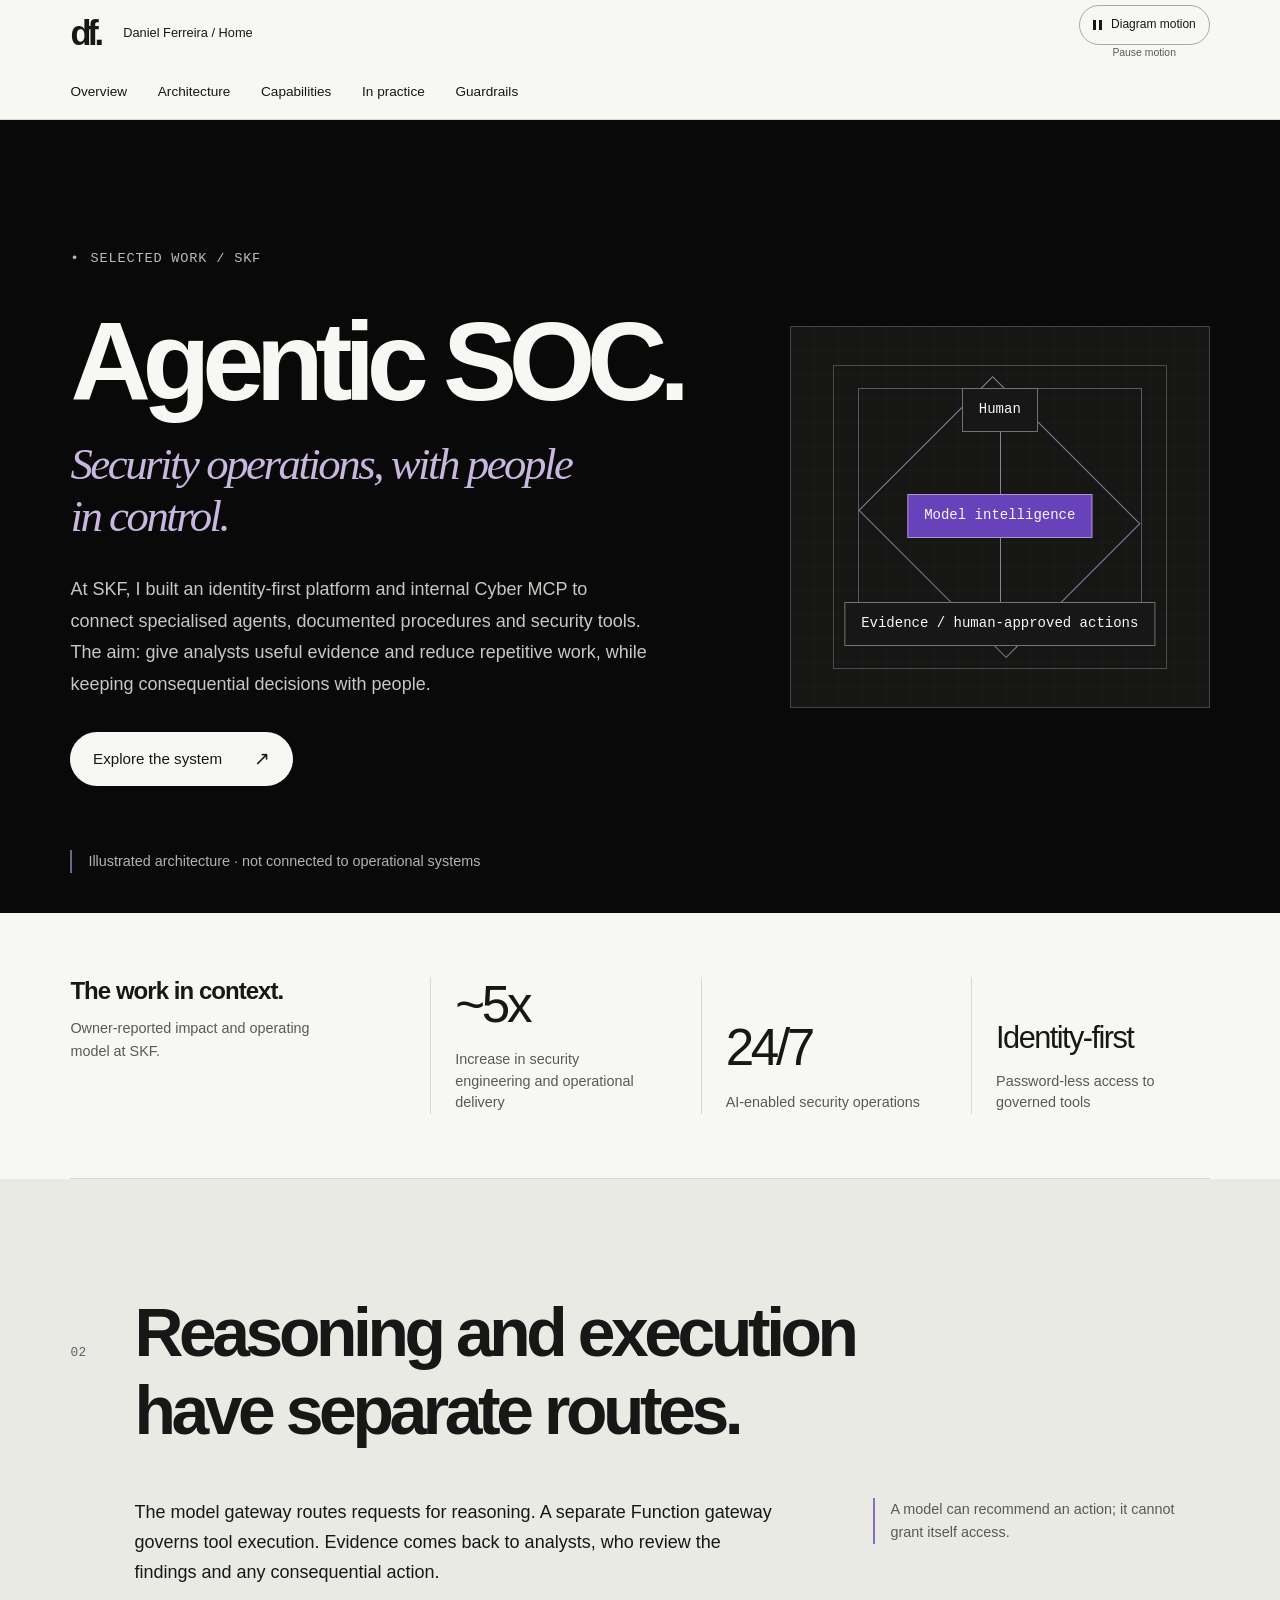
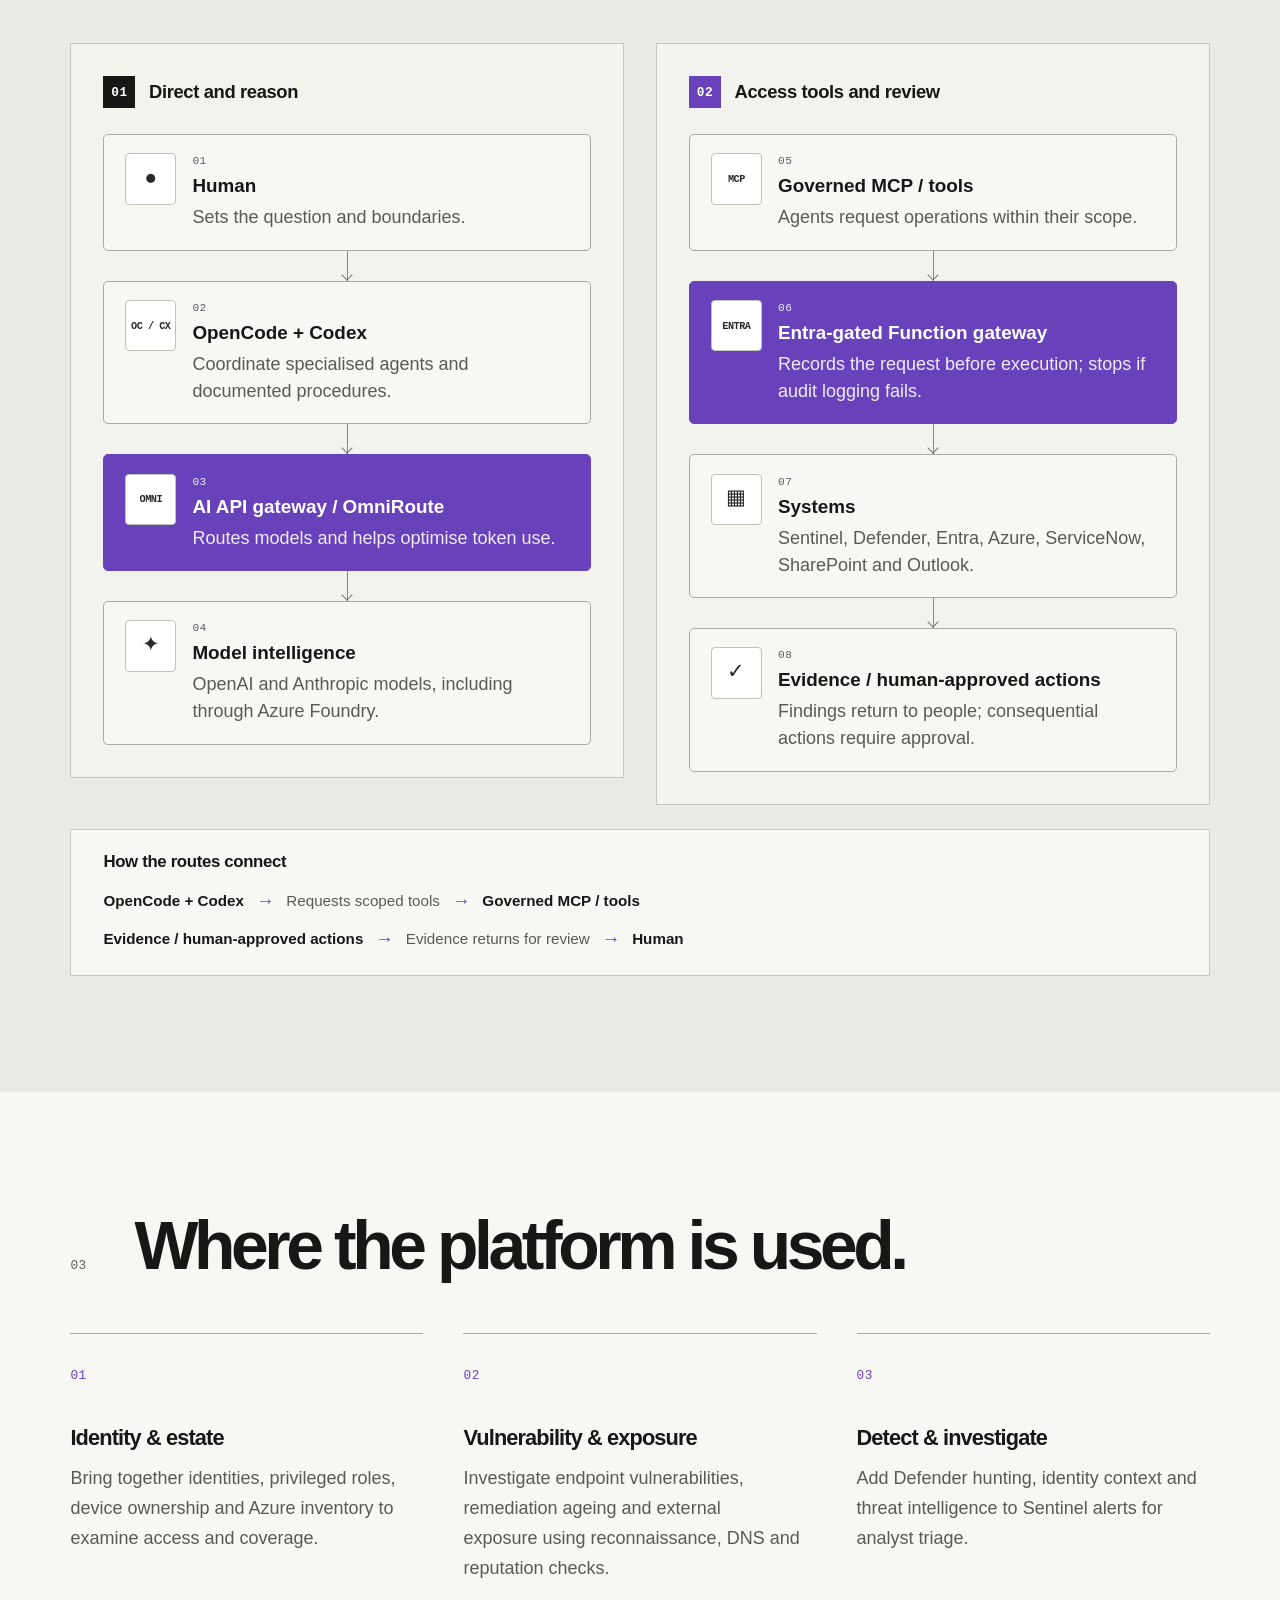
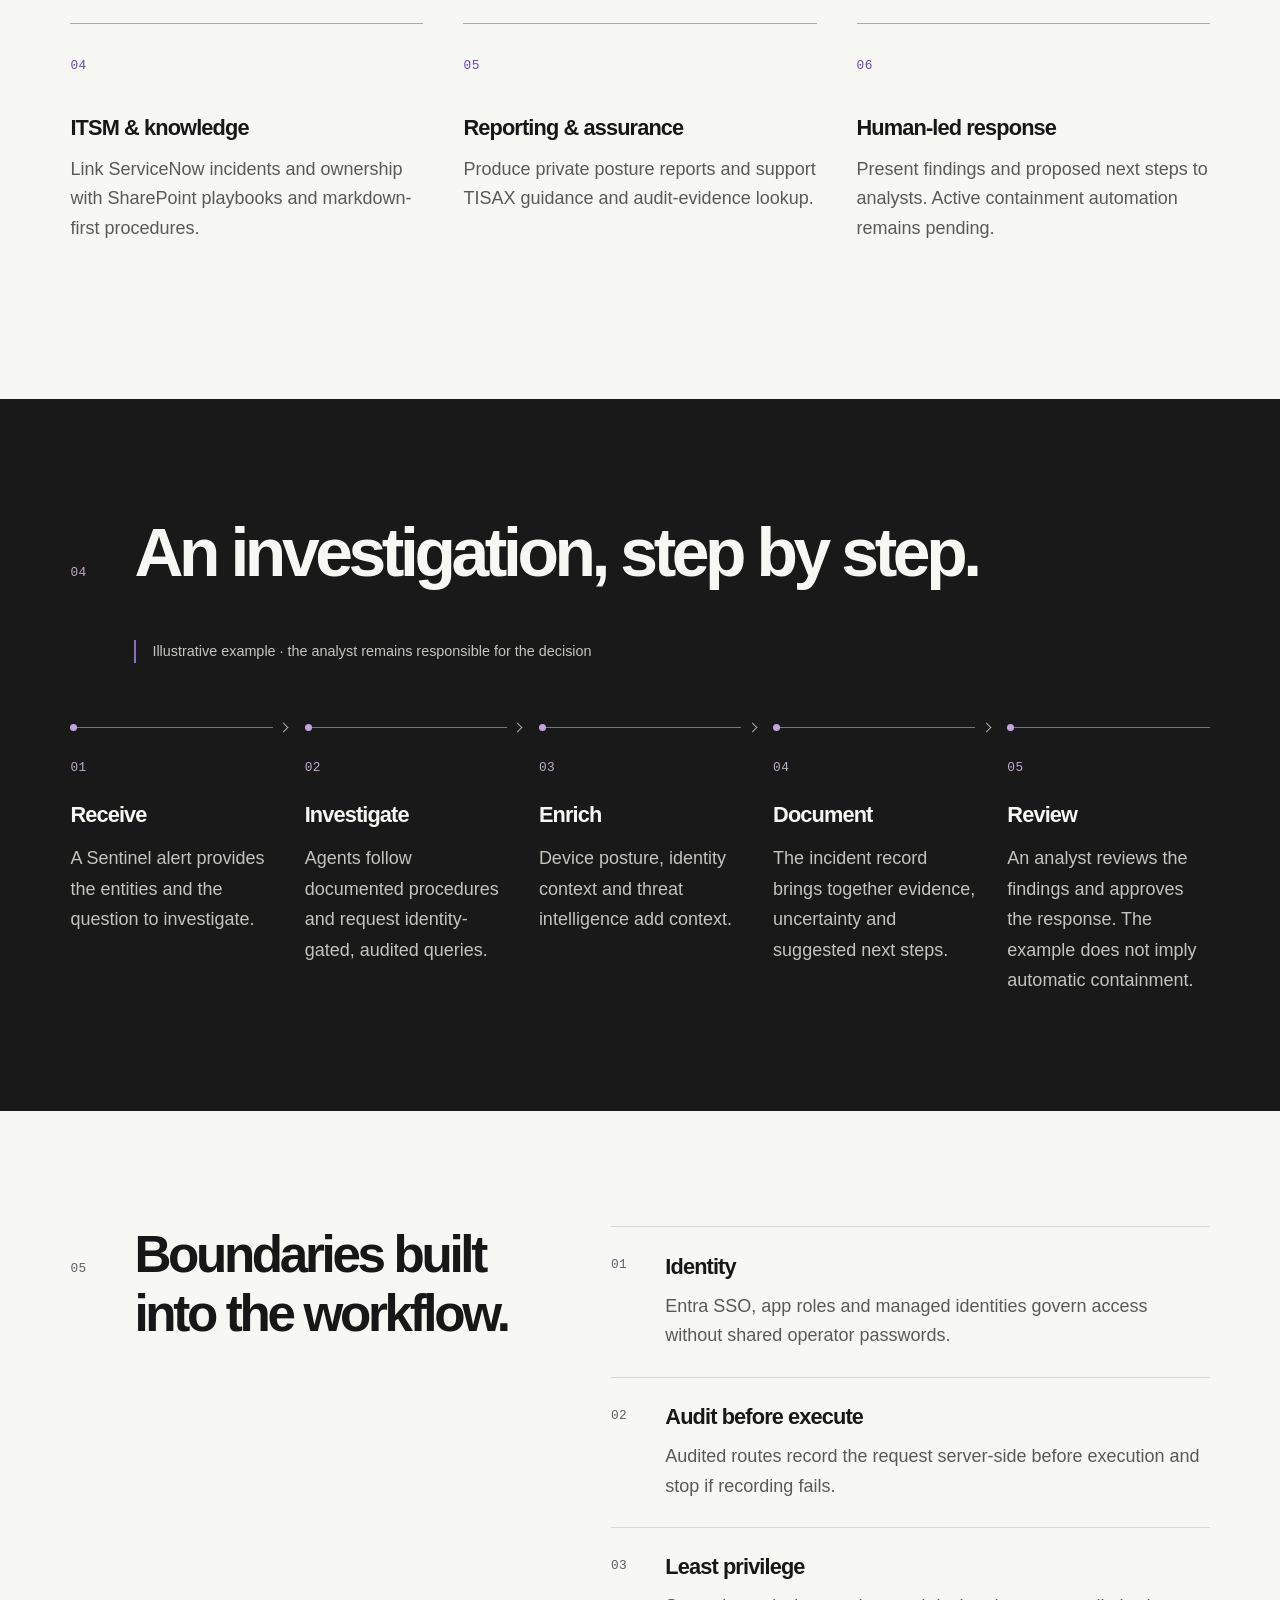
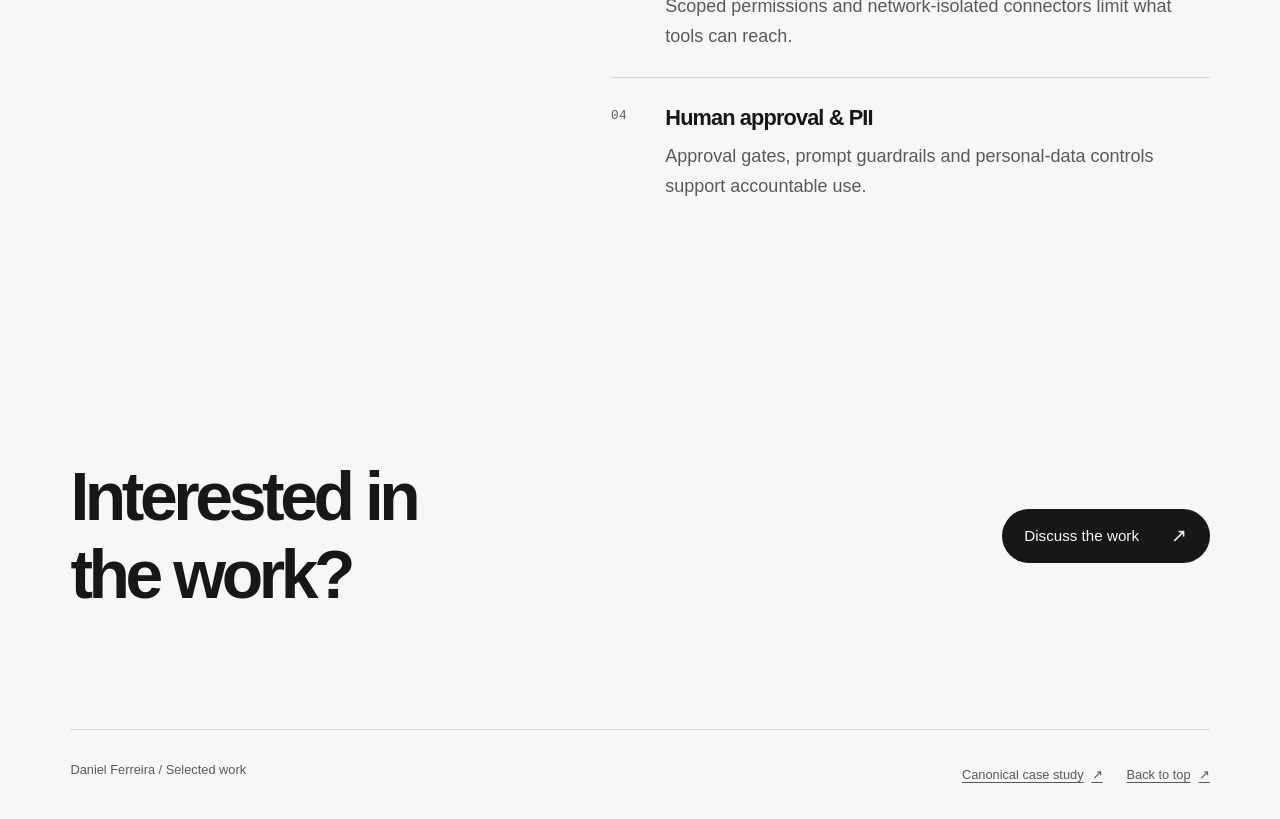
==== commit 97efa241: "Update Agentic SOC architecture diagram" ====
--- a/portfolio-agentic-SOC.html
+++ b/portfolio-agentic-SOC.html
@@ -24,7 +24,7 @@
       <a class="home-link" href="https://daniel.ferreira.fm/"><span class="wordmark" aria-hidden="true">df.</span><span>Daniel Ferreira / Home</span></a>
       <div class="motion-tools" hidden><button class="motion-control" type="button" aria-pressed="false" aria-describedby="motion-state" data-motion data-pause-label="Pause motion" data-resume-label="Resume motion" data-reduced-label="Reduced motion"><span class="motion-icon" aria-hidden="true"></span>Diagram motion</button><span id="motion-state">Resume motion</span></div>
     </div>
-    <nav class="section-nav wrap" aria-label="Case study sections"><a href="#overview">Overview</a><a href="#architecture">Architecture</a><a href="#capabilities">Capabilities</a><a href="#story">In practice</a><a href="#guardrails">Guardrails</a><a href="#roadmap">Roadmap</a></nav>
+    <nav class="section-nav wrap" aria-label="Case study sections"><a href="#overview">Overview</a><a href="#architecture">Architecture</a><a href="#capabilities">Capabilities</a><a href="#story">In practice</a><a href="#guardrails">Guardrails</a></nav>
   </header>
   <main id="main" tabindex="-1">
     <section id="overview" class="hero" aria-labelledby="overview-title" tabindex="-1">
@@ -55,15 +55,20 @@
       <div class="wrap">
         <div class="section-heading" data-reveal><span class="index" aria-hidden="true">02</span><h2 id="architecture-title">Reasoning and execution have separate routes.</h2></div>
         <div class="architecture-intro"><p>The model gateway routes requests for reasoning. A separate Function gateway governs tool execution. Evidence comes back to analysts, who review the findings and any consequential action.</p><p class="notice">A model can recommend an action; it cannot grant itself access.</p></div>
-        <ol class="architecture-paths" role="list"><li class="path" data-reveal>
+        <ol class="architecture-paths" role="list"><li class="path path-1" data-reveal>
           <h3 class="path-title"><span class="index" aria-hidden="true">01</span>Direct and reason</h3>
-          <ol class="path-steps" role="list"><li class="path-step"><span class="index" aria-hidden="true">01</span><h4>Human</h4><p>Sets the question and boundaries.</p></li><li class="path-step"><span class="index" aria-hidden="true">02</span><h4>OpenCode + Codex</h4><p>Coordinate specialised agents and documented procedures.</p></li><li class="path-step"><span class="index" aria-hidden="true">03</span><h4>Model API gateway / OmniRoute</h4><p>Routes models and helps optimise token use.</p></li><li class="path-step"><span class="index" aria-hidden="true">04</span><h4>Model intelligence</h4><p>OpenAI and Anthropic models, including through Azure Foundry.</p></li></ol>
-          <div class="path-connector" aria-hidden="true"><span>↓</span></div>
-        </li><li class="path" data-reveal>
-          <h3 class="path-title"><span class="index" aria-hidden="true">02</span>Execute and review</h3>
-          <ol class="path-steps" role="list"><li class="path-step"><span class="index" aria-hidden="true">05</span><h4>Governed MCP / tools</h4><p>Agents request operations within their scope.</p></li><li class="path-step"><span class="index" aria-hidden="true">06</span><h4>Entra-gated Function gateway</h4><p>Records the request before execution; stops if audit logging fails.</p></li><li class="path-step"><span class="index" aria-hidden="true">07</span><h4>Systems</h4><p>Sentinel, Defender, Entra, Azure, ServiceNow, SharePoint and Outlook.</p></li><li class="path-step"><span class="index" aria-hidden="true">08</span><h4>Evidence / human-approved actions</h4><p>Findings return to people; consequential actions require approval.</p></li></ol>
-          
+          <ol class="path-steps" role="list"><li class="path-step"><div class="flow-node"><span class="flow-icon" aria-hidden="true">●</span><div class="flow-copy"><span class="index" aria-hidden="true">01</span><h4>Human</h4><p>Sets the question and boundaries.</p></div></div></li><li class="path-step"><div class="flow-node"><span class="flow-icon flow-icon-product" aria-hidden="true">OC / CX</span><div class="flow-copy"><span class="index" aria-hidden="true">02</span><h4>OpenCode + Codex</h4><p>Coordinate specialised agents and documented procedures.</p></div></div></li><li class="path-step"><div class="flow-node"><span class="flow-icon flow-icon-product" aria-hidden="true">OMNI</span><div class="flow-copy"><span class="index" aria-hidden="true">03</span><h4>AI API gateway / OmniRoute</h4><p>Routes models and helps optimise token use.</p></div></div></li><li class="path-step"><div class="flow-node"><span class="flow-icon" aria-hidden="true">✦</span><div class="flow-copy"><span class="index" aria-hidden="true">04</span><h4>Model intelligence</h4><p>OpenAI and Anthropic models, including through Azure Foundry.</p></div></div></li></ol>
+        </li><li class="path path-2" data-reveal>
+          <h3 class="path-title"><span class="index" aria-hidden="true">02</span>Access tools and review</h3>
+          <ol class="path-steps" role="list"><li class="path-step"><div class="flow-node"><span class="flow-icon flow-icon-product" aria-hidden="true">MCP</span><div class="flow-copy"><span class="index" aria-hidden="true">05</span><h4>Governed MCP / tools</h4><p>Agents request operations within their scope.</p></div></div></li><li class="path-step"><div class="flow-node"><span class="flow-icon flow-icon-product" aria-hidden="true">ENTRA</span><div class="flow-copy"><span class="index" aria-hidden="true">06</span><h4>Entra-gated Function gateway</h4><p>Records the request before execution; stops if audit logging fails.</p></div></div></li><li class="path-step"><div class="flow-node"><span class="flow-icon" aria-hidden="true">▦</span><div class="flow-copy"><span class="index" aria-hidden="true">07</span><h4>Systems</h4><p>Sentinel, Defender, Entra, Azure, ServiceNow, SharePoint and Outlook.</p></div></div></li><li class="path-step"><div class="flow-node"><span class="flow-icon" aria-hidden="true">✓</span><div class="flow-copy"><span class="index" aria-hidden="true">08</span><h4>Evidence / human-approved actions</h4><p>Findings return to people; consequential actions require approval.</p></div></div></li></ol>
         </li></ol>
+        <div class="route-connections">
+          <h3>How the routes connect</h3>
+          <ol role="list">
+            <li><span>OpenCode + Codex</span><span class="connection-arrow" aria-hidden="true">→</span><span>Requests scoped tools</span><span class="connection-arrow" aria-hidden="true">→</span><span>Governed MCP / tools</span></li>
+            <li><span>Evidence / human-approved actions</span><span class="connection-arrow" aria-hidden="true">→</span><span>Evidence returns for review</span><span class="connection-arrow" aria-hidden="true">→</span><span>Human</span></li>
+          </ol>
+        </div>
       </div>
     </section>
     <section id="capabilities" class="capabilities section-space wrap" aria-labelledby="capabilities-title" tabindex="-1">
@@ -81,12 +86,6 @@
       <div class="section-heading" data-reveal><span class="index" aria-hidden="true">05</span><h2 id="guardrails-title">Boundaries built into the workflow.</h2></div>
       <ul class="guardrail-list" role="list"><li data-reveal><span class="index" aria-hidden="true">01</span><h3>Identity</h3><p>Entra SSO, app roles and managed identities govern access without shared operator passwords.</p></li><li data-reveal><span class="index" aria-hidden="true">02</span><h3>Audit before execute</h3><p>Audited routes record the request server-side before execution and stop if recording fails.</p></li><li data-reveal><span class="index" aria-hidden="true">03</span><h3>Least privilege</h3><p>Scoped permissions and network-isolated connectors limit what tools can reach.</p></li><li data-reveal><span class="index" aria-hidden="true">04</span><h3>Human approval &amp; PII</h3><p>Approval gates, prompt guardrails and personal-data controls support accountable use.</p></li></ul>
     </section>
-    <section id="roadmap" class="roadmap section-space" aria-labelledby="roadmap-title" tabindex="-1">
-      <div class="wrap roadmap-grid">
-        <div><div class="section-heading" data-reveal><span class="index" aria-hidden="true">06</span><h2 id="roadmap-title">Not yet implemented.</h2></div><p class="status">Pending roadmap</p></div>
-        <div><ul class="roadmap-list" role="list"><li data-reveal><h3>Network integrations</h3><p>Zscaler ZIA / ZPA and Palo Alto connectors for traffic, policy and firewall analysis are pending.</p></li><li data-reveal><h3>Active containment</h3><p>Blocking indicators, acquiring or removing files, email quarantine and device isolation are pending. Human approval would be required.</p></li></ul><p class="note roadmap-note">OT vulnerability coverage, CyberArk identities and expansion across OT, AWS and legacy estates are also marked as pending in the original blueprint.</p></div>
-      </div>
-    </section>
     <section class="closing section-space wrap" aria-labelledby="closing-title"><h2 id="closing-title">Interested in the work?</h2><a class="button button-dark" href="https://daniel.ferreira.fm/#contact">Discuss the work <span aria-hidden="true">↗</span></a></section>
   </main>
   <footer class="footer wrap"><p>Daniel Ferreira / Selected work</p><div><a class="text-link" href="https://daniel.ferreira.fm/portfolio-agentic-SOC.html">Canonical case study <span aria-hidden="true">↗</span></a><a class="text-link" href="#overview">Back to top <span aria-hidden="true">↗</span></a></div></footer>
--- a/soc.css
+++ b/soc.css
@@ -71,22 +71,31 @@
 .architecture{background:#eaeae5}
 .architecture-intro{display:grid;grid-template-columns:minmax(0,2fr) minmax(0,1fr);gap:4rem;align-items:start;margin-bottom:3.5rem;margin-left:4rem}
 .architecture-intro>p:first-child{max-width:64ch}
-.architecture-paths,.path-steps,.capability-grid,.story-steps,.guardrail-list,.roadmap-list{list-style:none;padding:0}
-.path{position:relative;background:var(--paper);border:1px solid #c9c9c2;padding:2rem}
-.path+.path{margin-top:4rem}
-.path-title{font-size:1.15rem;display:flex;align-items:baseline;gap:1rem;margin-bottom:2rem;line-height:1.5}
-.path-title .index{color:#fff;background:var(--ink);min-width:32px;text-align:center;line-height:32px}
-.path+.path .path-title .index{background:var(--violet)}
-.path-steps{display:grid;grid-template-columns:repeat(4,minmax(0,1fr));gap:2rem}
-.path-step{position:relative;border-top:1px solid #aaa9a2;padding-top:1.25rem;min-width:0}
-.path-step:not(:last-child)::after{content:'';position:absolute;width:9px;height:9px;border-top:1px solid #777;border-right:1px solid #777;top:-5px;right:-.9rem;transform:rotate(45deg)}
-.path-step::before{content:'';position:absolute;top:-2px;left:0;width:20%;height:3px;background:#6842ba;animation:signal 4s ease-in-out infinite}
-.path-step:nth-child(2)::before{animation-delay:.6s}.path-step:nth-child(3)::before{animation-delay:1.2s}.path-step:nth-child(4)::before{animation-delay:1.8s}
-.path-step>.index{display:block;font-size:.75rem;margin-bottom:.65rem}
-.path-step h4{font-size:1.18rem;font-weight:600;line-height:1.3;margin-bottom:.65rem;min-height:3em;overflow-wrap:anywhere}
-.path-step p{color:var(--muted);line-height:1.6}
-.path-connector{position:absolute;left:50%;top:100%;height:4rem;width:1px;background:#99938f;display:grid;place-items:center}
-.path-connector span{background:#eaeae5;border:1px solid #aaa9a2;border-radius:50%;width:30px;line-height:30px;text-align:center}
+/* The two lanes distinguish model reasoning from gated tool execution. */
+.architecture-paths,.path-steps,.capability-grid,.story-steps,.guardrail-list{list-style:none;padding:0}
+.architecture-paths{display:grid;grid-template-columns:repeat(2,minmax(0,1fr));gap:2rem;align-items:start}
+.path{min-width:0;padding:clamp(1.3rem,2.5vw,2.5rem);border:1px solid #c9c9c2;background:#f3f3ee}
+.path-title{display:flex;align-items:center;gap:.85rem;font:600 1.15rem/1.4 Arial,Helvetica,sans-serif;letter-spacing:-.02em;margin-bottom:1.6rem}
+.path-title .index{display:grid;place-items:center;flex:0 0 32px;height:32px;background:var(--ink);color:#fff}
+.path-2 .path-title .index{background:var(--violet)}
+.path-steps{display:flex;flex-direction:column;align-items:stretch}
+.path-step{position:relative;min-width:0;padding-bottom:30px}
+.path-step:last-child{padding-bottom:0}
+.path-step:not(:last-child)::before{content:'';position:absolute;left:50%;bottom:0;width:1px;height:30px;background:#898880;animation:signal 3s ease-in-out infinite}
+.path-step:not(:last-child)::after{content:'';position:absolute;left:calc(50% - 4px);bottom:2px;width:8px;height:8px;border-right:1px solid #77776f;border-bottom:1px solid #77776f;transform:rotate(45deg)}
+.path-step:nth-child(2)::before{animation-delay:.5s}.path-step:nth-child(3)::before{animation-delay:1s}
+.flow-node{display:grid;grid-template-columns:3.2rem minmax(0,1fr);align-items:start;gap:1rem;position:relative;max-width:500px;margin-inline:auto;padding:1.15rem 1.3rem;background:var(--paper);border:1px solid #aaa9a2;border-radius:5px}
+.path-1 .path-step:nth-child(3) .flow-node,.path-2 .path-step:nth-child(2) .flow-node{background:var(--violet);border-color:var(--violet);color:#fff}
+.flow-icon{display:grid;place-items:center;width:3.2rem;height:3.2rem;border:1px solid #c3c2ba;border-radius:4px;background:#fff;font:600 1.3rem/1 'Courier New',monospace;color:#292929}
+.flow-icon.flow-icon-product{font-size:.64rem;letter-spacing:-.05em;font-weight:700;white-space:nowrap}
+.flow-copy{min-width:0}.flow-copy>.index{display:block;margin-bottom:.25rem;font-size:.7rem}.flow-copy h4{font-size:1.18rem;font-weight:600;line-height:1.3;overflow-wrap:anywhere}.flow-copy p{color:var(--muted);line-height:1.5;margin-top:.35rem}
+.path-1 .path-step:nth-child(3) .flow-copy p,.path-2 .path-step:nth-child(2) .flow-copy p,.path-1 .path-step:nth-child(3) .index,.path-2 .path-step:nth-child(2) .index{color:#f1eafa}
+.route-connections{margin-top:1.5rem;padding:1.4rem clamp(1.2rem,2.5vw,2rem);border:1px solid #c9c9c2;background:var(--paper)}
+.route-connections h3{font-size:1.05rem;letter-spacing:-.02em;margin-bottom:1rem}
+.route-connections ol{list-style:none;padding:0;display:grid;gap:.65rem}
+.route-connections li{display:flex;flex-wrap:wrap;align-items:center;gap:.45rem .75rem;color:var(--muted);font-size:.95rem;line-height:1.5}
+.route-connections li>span:first-child,.route-connections li>span:last-child{color:var(--ink);font-weight:600}
+.route-connections .connection-arrow{color:var(--violet);font-size:1.15rem}
 .capability-grid{display:grid;grid-template-columns:repeat(3,minmax(0,1fr));column-gap:2.5rem}
 .capability{position:relative;padding:2rem 0 2.5rem;min-width:0;border-top:1px solid #aaa9a2}
 .capability>.index{display:block;margin-bottom:2.5rem;color:var(--violet)}
@@ -98,40 +107,33 @@
 .story-steps li::before{content:'';position:absolute;top:-4px;left:0;width:7px;height:7px;background:#c2a4e5;border-radius:50%}
 .story-steps li:not(:last-child)::after{content:'';position:absolute;top:-4px;right:-.9rem;width:7px;height:7px;border-top:1px solid #aaa;border-right:1px solid #aaa;transform:rotate(45deg)}
 .story-steps h3{margin-block:1.35rem 1rem}.story-steps p{color:#c4c4bd;line-height:1.7}
-.guardrails h2,.roadmap h2{font-size:clamp(2.3rem,4vw,4.5rem)}
+.guardrails h2{font-size:clamp(2.3rem,4vw,4.5rem)}
 .guardrails{display:grid;grid-template-columns:minmax(0,1fr) minmax(0,1.3fr);gap:5rem}
 .guardrail-list li{display:grid;grid-template-columns:2.4rem minmax(0,1fr);gap:.65rem 1rem;border-top:1px solid var(--line);padding-block:1.6rem}
 .guardrail-list p{grid-column:2;color:var(--muted)}.guardrail-list h3{line-height:1.3}.guardrail-list .index{padding-top:.15rem}
-.roadmap{background:#e9e4ef;border-block:1px solid #d3c9dc}
-.roadmap-grid{display:grid;grid-template-columns:minmax(0,1fr) minmax(0,1.3fr);gap:5rem}
-.roadmap .section-heading{margin-bottom:1.75rem}
-.status{display:inline-block;color:#514062;border:1px solid #a99cb8;border-radius:30px;padding:.35rem .8rem;font-size:.75rem;margin-left:4rem}
-.roadmap-list{display:grid;gap:2.5rem}.roadmap-list li{border-top:1px solid #bcb2c8;padding-top:1.5rem}.roadmap-list h3{margin-bottom:.75rem}.roadmap-list p{color:#504b53}
-.roadmap-note{border-top:1px solid #bcb2c8;padding-top:1.5rem;margin-top:2rem;color:#504b53}
 .closing{display:flex;gap:3rem;justify-content:space-between;align-items:center}.closing h2{max-width:15ch}.closing .button{margin-top:0;flex-shrink:0}
 .button-dark{background:var(--ink);color:var(--paper)}.button-dark:hover{background:#444}
 .footer{padding-block:1.8rem;border-top:1px solid var(--line);display:flex;gap:2rem;justify-content:space-between;color:var(--muted);font-size:.8rem}
 .footer>div{display:flex;flex-wrap:wrap;gap:1.5rem}.text-link{display:inline-flex;align-items:center;gap:.5rem;min-height:32px}
-.motion-active{--motion-state:running}.core-orbit,.path-step::before,.is-seen{animation-play-state:var(--motion-state)}
+.motion-active{--motion-state:running}.core-orbit,.path-step:not(:last-child)::before,.is-seen{animation-play-state:var(--motion-state)}
 .is-seen{animation-name:arrive;animation-duration:.65s;animation-timing-function:ease-out}.is-seen:nth-child(2n){animation-delay:.07s}.is-seen:nth-child(3n){animation-delay:.14s}
-@keyframes orbit{to{transform:rotate(360deg)}}@keyframes signal{0%,100%{transform:translateX(0);opacity:.55}65%{transform:translateX(400%);opacity:1}}@keyframes arrive{from{transform:translateY(10px)}to{transform:none}}
+@keyframes orbit{to{transform:rotate(360deg)}}@keyframes signal{0%,100%{opacity:.5}65%{opacity:1}}@keyframes arrive{from{transform:translateY(10px)}to{transform:none}}
 @media(max-width:1100px){
  .outcomes{grid-template-columns:1fr;gap:2rem}.outcomes-intro{display:flex;gap:2rem;justify-content:space-between}.outcomes-intro .note{max-width:55ch}.outcome-list{gap:3rem}
- .architecture-intro{margin-left:0;gap:2rem}.path-steps{gap:1.5rem}.path-step h4{font-size:1.07rem}
+ .architecture-intro{margin-left:0;gap:2rem}
  .capability-grid{grid-template-columns:repeat(2,minmax(0,1fr))}.story-steps{grid-template-columns:1fr;gap:0}
  .story-steps li{display:grid;grid-template-columns:2rem 9rem minmax(0,1fr);gap:1.5rem;border-top:0;border-left:1px solid #777;padding:1.4rem 0 1.4rem 1.5rem;margin-left:.3rem}
  .story-steps li::before{top:2rem;left:-4px}.story-steps li:not(:last-child)::after{top:auto;bottom:0;right:auto;left:-4px;transform:rotate(135deg)}.story-steps h3{margin:0;line-height:1.4}
- .guardrails,.roadmap-grid{gap:3rem}
+ .guardrails{gap:3rem}
 }
 @media(max-width:760px){
- :root{--anchor-offset:12rem}h2,.guardrails h2,.roadmap h2{font-size:clamp(2.2rem,7vw,3.5rem)}.masthead-inner{gap:.75rem;min-height:62px}.home-link{gap:.7rem}.section-nav{display:grid;grid-template-columns:repeat(3,minmax(0,1fr));gap:0 .4rem;padding-bottom:.45rem}.section-nav a{min-height:34px;font-size:.75rem}
+ :root{--anchor-offset:12rem}h2,.guardrails h2{font-size:clamp(2.2rem,7vw,3.5rem)}.masthead-inner{gap:.75rem;min-height:62px}.home-link{gap:.7rem}.section-nav{display:grid;grid-template-columns:repeat(3,minmax(0,1fr));gap:0 .4rem;padding-bottom:.45rem}.section-nav a{min-height:34px;font-size:.75rem}
  .hero-grid{grid-template-columns:1fr;padding-top:4rem}.hero h1{font-size:clamp(3.7rem,12vw,6rem)}.hero-serif{font-size:clamp(1.9rem,6vw,2.6rem)}.core-visual{width:min(100%,390px);margin-top:1rem}.hero-notice{margin-top:1rem}.eyebrow{margin-bottom:1.5rem}
  .section-heading{grid-template-columns:2rem minmax(0,1fr);gap:.6rem;margin-bottom:2rem}.outcomes-intro{display:block}.outcome-list{grid-template-columns:1fr;gap:1.5rem}.outcome-list>div{display:grid;grid-template-columns:minmax(0,1fr) minmax(0,1.3fr);gap:1.2rem;border-left:0;border-top:1px solid var(--line);padding:1.5rem 0 0;align-items:center}.outcome-list dd{grid-column:1;grid-row:1;margin:0;font-size:2.6rem}.outcome-list dt{grid-column:2}.outcome-list>div:last-child dd{font-size:1.4rem}
- .architecture-intro{grid-template-columns:1fr;gap:1.5rem}.path{padding:1.4rem}.path-title{align-items:start;font-size:1.05rem;gap:.75rem}.path-title .index{flex-shrink:0}.path-steps{grid-template-columns:1fr;gap:2rem}.path-step{padding:.15rem 0 .15rem 1.3rem;border-top:0;border-left:1px solid #aaa9a2}.path-step h4{font-size:1.2rem;min-height:0}.path-step::before{width:3px;height:20%;left:-2px;top:0;animation-name:signal-down}.path-step:not(:last-child)::after{left:-5px;top:auto;bottom:-.95rem;transform:rotate(135deg)}
+ .architecture-intro{grid-template-columns:1fr;gap:1.5rem}.architecture-paths{grid-template-columns:1fr;gap:1.4rem}.path{padding:1.2rem}.path-title{font-size:1.05rem}.flow-node{grid-template-columns:2.7rem minmax(0,1fr);gap:.8rem;padding:1rem}.flow-icon{width:2.7rem;height:2.7rem;font-size:1.15rem}.flow-copy h4{font-size:1.1rem}
  .capability-grid{grid-template-columns:1fr}.capability{padding:1.6rem 0}.capability>.index{margin-bottom:1.5rem}.story .notice{margin-left:0}.story-steps{margin-top:2.5rem}.story-steps li{grid-template-columns:1.5rem minmax(0,1fr);gap:.5rem 1rem;padding-left:1.1rem}.story-steps p{grid-column:2}
- .guardrails,.roadmap-grid{grid-template-columns:1fr;gap:1.5rem}.guardrail-list li{grid-template-columns:1.6rem minmax(0,1fr)}.status{margin-left:2.6rem}.closing{align-items:start;flex-direction:column;gap:2rem}.footer{flex-direction:column;gap:.5rem}
+ .guardrails{grid-template-columns:1fr;gap:1.5rem}.guardrail-list li{grid-template-columns:1.6rem minmax(0,1fr)}.closing{align-items:start;flex-direction:column;gap:2rem}.footer{flex-direction:column;gap:.5rem}
 }
 @media(max-width:370px){.home-link{gap:.5rem;font-size:.68rem}.wordmark{font-size:1.8rem}.motion-control{font-size:.65rem;padding-inline:.5rem;gap:.4rem}.path{padding:1.1rem}}
-@keyframes signal-down{0%,100%{transform:translateY(0);opacity:.55}65%{transform:translateY(400%);opacity:1}}
 @media(prefers-reduced-motion:reduce){*,*::before,*::after{animation:none!important;transition:none!important}}
 @media(forced-colors:active){.button,.core-label{border:1px solid ButtonText}}
